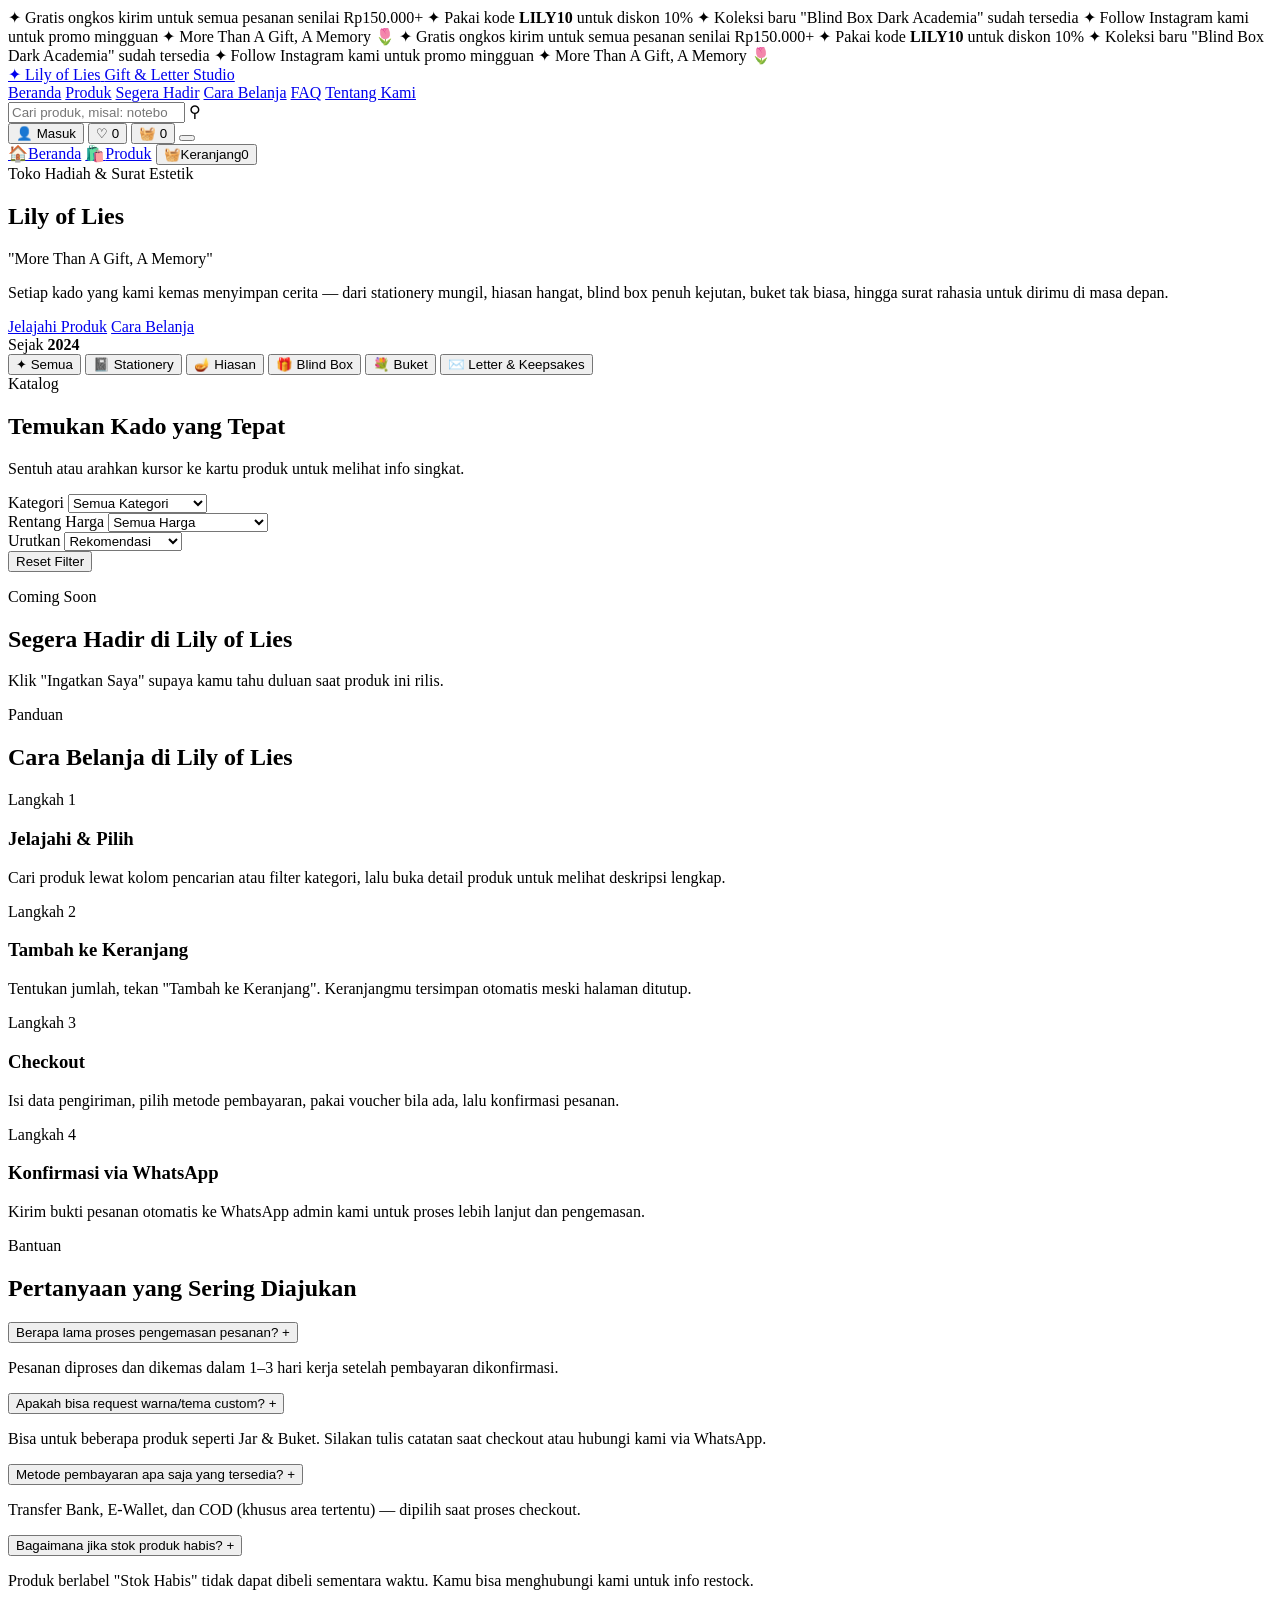
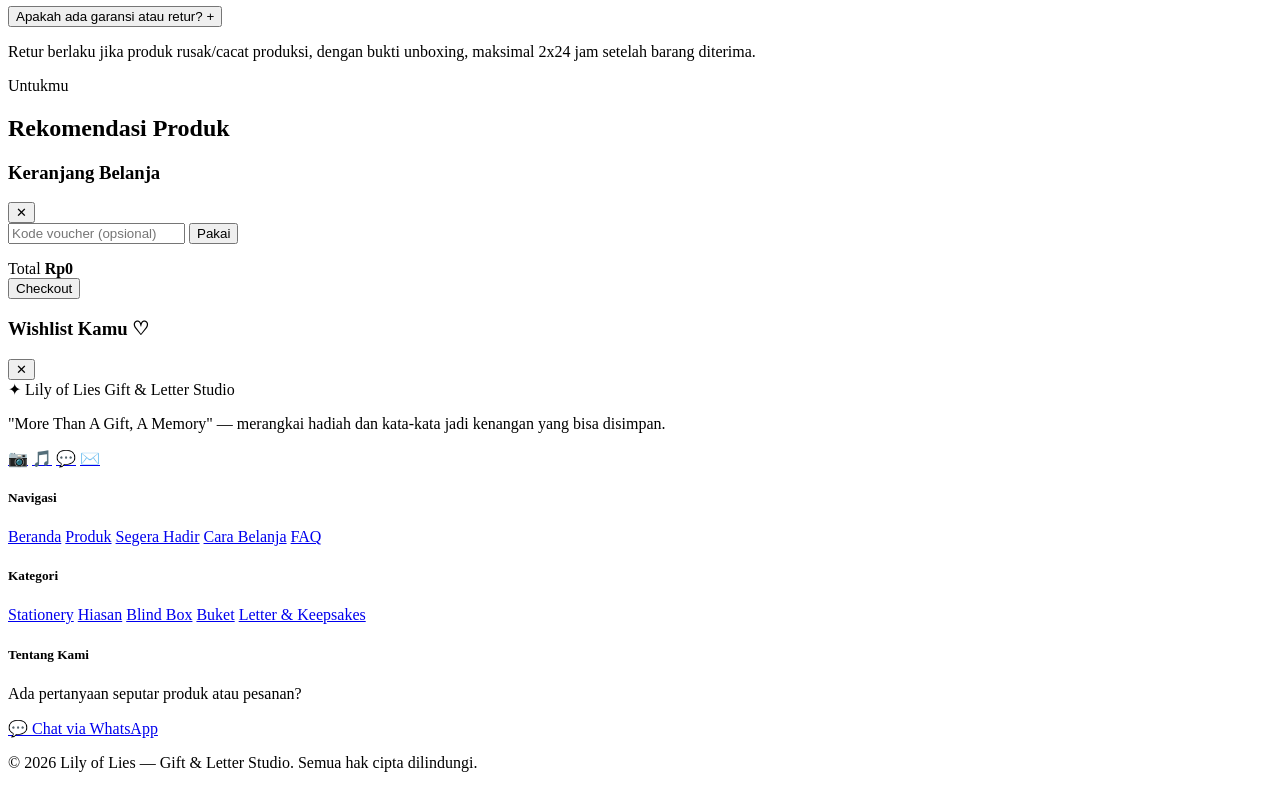
==== index.html @ 4d867fb7 "Add files via upload" ====
<!DOCTYPE html>
<html lang="id">
<head>
<meta charset="UTF-8">
<meta name="viewport" content="width=device-width, initial-scale=1.0">
<title>Lily of Lies — Gift & Letter Studio</title>
<meta name="description" content="Lily of Lies — Gift & Letter Studio. More Than A Gift, A Memory. Belanja stationery, hiasan, blind box, buket unik, dan letter keepsakes.">

<!-- ================= Google Analytics (DUMMY / SIMULASI) =================
  Script di bawah ini adalah SIMULASI Google Analytics (bukan ID asli).
  Dalam implementasi produksi, ganti "G-XXXXXXXXXX" dengan Measurement ID asli.

  METRIK YANG AKAN DIPANTAU:
  1. Bounce Rate       -> Persentase pengunjung yang keluar tanpa interaksi (mis. tidak scroll/klik produk).
  2. Session Duration   -> Rata-rata lama waktu pengunjung berada di halaman.
  3. Page Views         -> Jumlah tampilan halaman & bagian yang paling sering dilihat (Produk, Blind Box, dll).
  4. Add to Cart Rate    -> Persentase pengunjung yang menambahkan produk ke keranjang (event: add_to_cart).
  5. Conversion Rate     -> Persentase pengunjung yang menyelesaikan checkout (event: purchase).
  6. Cart Abandonment    -> Pengunjung yang menambah produk ke cart namun tidak checkout.
  7. Average Order Value -> Rata-rata nilai transaksi per pembelian.
  8. Traffic Source      -> Asal pengunjung (organic, sosial media, direct, referral).
  9. Search Terms        -> Kata kunci yang paling sering dicari di fitur search produk.
  10. Product Performance-> Produk yang paling banyak dilihat / ditambah ke keranjang / dibeli.
============================================================================ -->
<script async src="https://www.googletagmanager.com/gtag/js?id=G-XXXXXXXXXX"></script>
<script>
  window.dataLayer = window.dataLayer || [];
  function gtag(){ dataLayer.push(arguments); }
  gtag('js', new Date());
  gtag('config', 'G-XXXXXXXXXX');
</script>
<!-- ============================================================================ -->

<link rel="preconnect" href="https://fonts.googleapis.com">
<link href="https://fonts.googleapis.com/css2?family=Playfair+Display:ital,wght@0,500;0,600;0,700;1,600&family=Caveat:wght@500;600;700&family=Nunito:ital,wght@0,400;0,500;0,600;0,700;1,400&display=swap" rel="stylesheet">
<link rel="stylesheet" href="css/style.css">
</head>
<body>

<!-- =========================================================
     PROMO MARQUEE (Banner Berjalan)
========================================================= -->
<div class="promo-marquee" id="promoMarquee">
  <div class="promo-marquee-track">
    <span>✦ Gratis ongkos kirim untuk semua pesanan senilai Rp150.000+</span>
    <span>✦ Pakai kode <b>LILY10</b> untuk diskon 10%</span>
    <span>✦ Koleksi baru "Blind Box Dark Academia" sudah tersedia</span>
    <span>✦ Follow Instagram kami untuk promo mingguan</span>
    <span>✦ More Than A Gift, A Memory 🌷</span>
    <!-- diulang agar looping mulus -->
    <span>✦ Gratis ongkos kirim untuk semua pesanan senilai Rp150.000+</span>
    <span>✦ Pakai kode <b>LILY10</b> untuk diskon 10%</span>
    <span>✦ Koleksi baru "Blind Box Dark Academia" sudah tersedia</span>
    <span>✦ Follow Instagram kami untuk promo mingguan</span>
    <span>✦ More Than A Gift, A Memory 🌷</span>
  </div>
</div>

<!-- =========================================================
     TOAST NOTIFIKASI (global)
========================================================= -->
<div id="toastContainer" class="toast-container" aria-live="polite"></div>

<!-- =========================================================
     NAVBAR (Sticky / Fixed — tidak hilang saat scroll)
========================================================= -->
<header class="navbar" id="navbar">
  <div class="nav-inner">
    <a href="#home" class="brand" data-scroll>
      <span class="brand-mark">✦</span>
      <span class="brand-text">
        <span class="brand-name">Lily of Lies</span>
        <span class="brand-sub">Gift & Letter Studio</span>
      </span>
    </a>

    <nav class="nav-links" id="navLinks">
      <a href="#home" data-scroll>Beranda</a>
      <a href="#produk" data-scroll>Produk</a>
      <a href="#segera-hadir" data-scroll>Segera Hadir</a>
      <a href="#cara-belanja" data-scroll>Cara Belanja</a>
      <a href="#faq" data-scroll>FAQ</a>
      <a href="#footer" data-scroll>Tentang Kami</a>
    </nav>

    <div class="nav-search">
      <input type="search" id="navSearchInput" placeholder="Cari produk, misal: notebook..." aria-label="Cari produk">
      <span class="search-icon">⚲</span>
    </div>

    <div class="nav-actions">
      <button class="icon-btn" id="loginTriggerBtn" title="Masuk Akun">
        <span class="icon">👤</span>
        <span class="account-label" id="accountLabel">Masuk</span>
      </button>
      <button class="icon-btn cart-btn" id="wishlistTriggerBtn" title="Wishlist">
        <span class="icon">♡</span>
        <span class="cart-count" id="wishlistCount">0</span>
      </button>
      <button class="icon-btn cart-btn" id="cartTriggerBtn" title="Keranjang Belanja">
        <span class="icon">🧺</span>
        <span class="cart-count" id="cartCount">0</span>
      </button>
      <button class="hamburger" id="hamburgerBtn" aria-label="Buka Menu">
        <span></span><span></span><span></span>
      </button>
    </div>
  </div>
</header>

<!-- Bottom tab bar khusus mobile — Beranda / Produk / Keranjang selalu terlihat -->
<nav class="mobile-tabbar" id="mobileTabbar">
  <a href="#home" data-scroll><span>🏠</span>Beranda</a>
  <a href="#produk" data-scroll><span>🛍️</span>Produk</a>
  <button id="mobileCartBtn"><span>🧺</span>Keranjang<span class="tab-cart-count" id="tabCartCount">0</span></button>
</nav>

<main>

  <!-- =========================================================
       HERO BANNER
  ========================================================= -->
  <section class="hero" id="home">
    <div class="hero-paper"></div>
    <div class="hero-inner">
      <span class="eyebrow">Toko Hadiah &amp; Surat Estetik</span>
      <h1 class="hero-title">Lily of Lies</h1>
      <p class="hero-slogan">"More Than A Gift, A Memory"</p>
      <p class="hero-desc">Setiap kado yang kami kemas menyimpan cerita — dari stationery mungil, hiasan hangat, blind box penuh kejutan, buket tak biasa, hingga surat rahasia untuk dirimu di masa depan.</p>
      <div class="hero-cta">
        <a href="#produk" class="btn btn-primary" data-scroll>Jelajahi Produk</a>
        <a href="#cara-belanja" class="btn btn-ghost" data-scroll>Cara Belanja</a>
      </div>
      <div class="hero-seal" aria-hidden="true">
        <div class="seal">
          <span>Sejak</span>
          <strong>2024</strong>
        </div>
      </div>
    </div>
  </section>

  <!-- =========================================================
       KATEGORI CEPAT
  ========================================================= -->
  <section class="cat-strip" aria-label="Kategori produk">
    <div class="cat-strip-inner" id="catStrip">
      <button class="cat-chip active" data-cat="all">✦ Semua</button>
      <button class="cat-chip" data-cat="stationery">📓 Stationery</button>
      <button class="cat-chip" data-cat="hiasan">🪔 Hiasan</button>
      <button class="cat-chip" data-cat="blindbox">🎁 Blind Box</button>
      <button class="cat-chip" data-cat="buket">💐 Buket</button>
      <button class="cat-chip" data-cat="letter">✉️ Letter & Keepsakes</button>
    </div>
  </section>

  <!-- =========================================================
       KATALOG PRODUK
  ========================================================= -->
  <section class="section" id="produk">
    <div class="section-head">
      <div>
        <span class="section-eyebrow">Katalog</span>
        <h2>Temukan Kado yang Tepat</h2>
      </div>
      <p class="section-note">Sentuh atau arahkan kursor ke kartu produk untuk melihat info singkat.</p>
    </div>

    <div class="filter-bar">
      <div class="filter-group">
        <label for="filterCategory">Kategori</label>
        <select id="filterCategory">
          <option value="all">Semua Kategori</option>
          <option value="stationery">Stationery</option>
          <option value="hiasan">Hiasan</option>
          <option value="blindbox">Blind Box</option>
          <option value="buket">Buket</option>
          <option value="letter">Letter & Keepsakes</option>
        </select>
      </div>
      <div class="filter-group">
        <label for="filterPrice">Rentang Harga</label>
        <select id="filterPrice">
          <option value="all">Semua Harga</option>
          <option value="0-30000">Di bawah Rp30.000</option>
          <option value="30000-60000">Rp30.000 – Rp60.000</option>
          <option value="60000-100000">Rp60.000 – Rp100.000</option>
          <option value="100000-999999">Di atas Rp100.000</option>
        </select>
      </div>
      <div class="filter-group">
        <label for="sortBy">Urutkan</label>
        <select id="sortBy">
          <option value="default">Rekomendasi</option>
          <option value="price-asc">Harga Terendah</option>
          <option value="price-desc">Harga Tertinggi</option>
          <option value="rating-desc">Rating Tertinggi</option>
          <option value="name-asc">Nama A-Z</option>
        </select>
      </div>
      <button class="btn btn-line" id="resetFilterBtn">Reset Filter</button>
    </div>

    <p class="result-count" id="resultCount"></p>

    <div class="product-grid" id="productGrid"><!-- diisi oleh JavaScript --></div>
    <p class="empty-state" id="emptyState" hidden>Yah, produk tidak ditemukan. Coba kata kunci atau filter lain ✦</p>
  </section>

  <!-- =========================================================
       SEGERA HADIR (Upcoming Product)
  ========================================================= -->
  <section class="section" id="segera-hadir">
    <div class="section-head">
      <div>
        <span class="section-eyebrow">Coming Soon</span>
        <h2>Segera Hadir di Lily of Lies</h2>
      </div>
      <p class="section-note">Klik "Ingatkan Saya" supaya kamu tahu duluan saat produk ini rilis.</p>
    </div>
    <div class="upcoming-grid" id="upcomingGrid"><!-- diisi oleh JavaScript --></div>
  </section>

  <!-- =========================================================
       CARA BELANJA
  ========================================================= -->
  <section class="section section-alt" id="cara-belanja">
    <div class="section-head">
      <div>
        <span class="section-eyebrow">Panduan</span>
        <h2>Cara Belanja di Lily of Lies</h2>
      </div>
    </div>
    <div class="steps-grid">
      <div class="step-card"><span class="step-mark">Langkah 1</span><h3>Jelajahi &amp; Pilih</h3><p>Cari produk lewat kolom pencarian atau filter kategori, lalu buka detail produk untuk melihat deskripsi lengkap.</p></div>
      <div class="step-card"><span class="step-mark">Langkah 2</span><h3>Tambah ke Keranjang</h3><p>Tentukan jumlah, tekan "Tambah ke Keranjang". Keranjangmu tersimpan otomatis meski halaman ditutup.</p></div>
      <div class="step-card"><span class="step-mark">Langkah 3</span><h3>Checkout</h3><p>Isi data pengiriman, pilih metode pembayaran, pakai voucher bila ada, lalu konfirmasi pesanan.</p></div>
      <div class="step-card"><span class="step-mark">Langkah 4</span><h3>Konfirmasi via WhatsApp</h3><p>Kirim bukti pesanan otomatis ke WhatsApp admin kami untuk proses lebih lanjut dan pengemasan.</p></div>
    </div>
  </section>

  <!-- =========================================================
       FAQ
  ========================================================= -->
  <section class="section" id="faq">
    <div class="section-head">
      <div>
        <span class="section-eyebrow">Bantuan</span>
        <h2>Pertanyaan yang Sering Diajukan</h2>
      </div>
    </div>
    <div class="faq-list" id="faqList">
      <div class="faq-item">
        <button class="faq-q">Berapa lama proses pengemasan pesanan? <span>+</span></button>
        <div class="faq-a"><p>Pesanan diproses dan dikemas dalam 1–3 hari kerja setelah pembayaran dikonfirmasi.</p></div>
      </div>
      <div class="faq-item">
        <button class="faq-q">Apakah bisa request warna/tema custom? <span>+</span></button>
        <div class="faq-a"><p>Bisa untuk beberapa produk seperti Jar & Buket. Silakan tulis catatan saat checkout atau hubungi kami via WhatsApp.</p></div>
      </div>
      <div class="faq-item">
        <button class="faq-q">Metode pembayaran apa saja yang tersedia? <span>+</span></button>
        <div class="faq-a"><p>Transfer Bank, E-Wallet, dan COD (khusus area tertentu) — dipilih saat proses checkout.</p></div>
      </div>
      <div class="faq-item">
        <button class="faq-q">Bagaimana jika stok produk habis? <span>+</span></button>
        <div class="faq-a"><p>Produk berlabel "Stok Habis" tidak dapat dibeli sementara waktu. Kamu bisa menghubungi kami untuk info restock.</p></div>
      </div>
      <div class="faq-item">
        <button class="faq-q">Apakah ada garansi atau retur? <span>+</span></button>
        <div class="faq-a"><p>Retur berlaku jika produk rusak/cacat produksi, dengan bukti unboxing, maksimal 2x24 jam setelah barang diterima.</p></div>
      </div>
    </div>
  </section>

  <!-- =========================================================
       REKOMENDASI (Section, juga muncul di modal produk)
  ========================================================= -->
  <section class="section section-alt" id="rekomendasi">
    <div class="section-head">
      <div>
        <span class="section-eyebrow">Untukmu</span>
        <h2>Rekomendasi Produk</h2>
      </div>
    </div>
    <div class="product-grid" id="recommendGrid"><!-- diisi oleh JavaScript --></div>
  </section>

</main>

<!-- =========================================================
     MODAL: DETAIL PRODUK
========================================================= -->
<div class="modal-overlay" id="productModal" hidden>
  <div class="modal modal-product" role="dialog" aria-modal="true">
    <button class="modal-close" data-close="productModal">✕</button>
    <div class="modal-body" id="productModalBody"><!-- diisi oleh JavaScript --></div>
  </div>
</div>

<!-- =========================================================
     KERANJANG BELANJA (Drawer)
========================================================= -->
<div class="drawer-overlay" id="cartOverlay" hidden></div>
<aside class="cart-drawer" id="cartDrawer" aria-hidden="true">
  <div class="cart-drawer-head">
    <h3>Keranjang Belanja</h3>
    <button class="modal-close" id="closeCartBtn">✕</button>
  </div>
  <div class="cart-items" id="cartItems"><!-- diisi oleh JavaScript --></div>
  <div class="cart-drawer-foot">
    <div class="voucher-row">
      <input type="text" id="voucherInputCart" placeholder="Kode voucher (opsional)">
      <button class="btn btn-line" id="applyVoucherCartBtn">Pakai</button>
    </div>
    <p class="voucher-msg" id="voucherMsgCart"></p>
    <div class="cart-total-row">
      <span>Total</span>
      <strong id="cartTotalText">Rp0</strong>
    </div>
    <button class="btn btn-primary btn-block" id="goCheckoutBtn">Checkout</button>
  </div>
</aside>

<!-- =========================================================
     WISHLIST (Drawer)
========================================================= -->
<div class="drawer-overlay" id="wishlistOverlay" hidden></div>
<aside class="cart-drawer" id="wishlistDrawer" aria-hidden="true">
  <div class="cart-drawer-head">
    <h3>Wishlist Kamu ♡</h3>
    <button class="modal-close" id="closeWishlistBtn">✕</button>
  </div>
  <div class="cart-items" id="wishlistItems"><!-- diisi oleh JavaScript --></div>
</aside>

<!-- =========================================================
     CHECKOUT
========================================================= -->
<div class="modal-overlay" id="checkoutModal" hidden>
  <div class="modal modal-checkout" role="dialog" aria-modal="true">
    <button class="modal-close" data-close="checkoutModal">✕</button>
    <h2 class="modal-title">Checkout</h2>

    <div class="checkout-grid">
      <form class="checkout-form" id="checkoutForm">
        <h4>Data Penerima</h4>
        <div class="form-row">
          <label for="ckName">Nama Lengkap</label>
          <input type="text" id="ckName" required placeholder="Nama penerima">
          <span class="form-error" id="errName"></span>
        </div>
        <div class="form-row">
          <label for="ckPhone">Nomor WhatsApp</label>
          <input type="tel" id="ckPhone" required placeholder="08xxxxxxxxxx">
          <span class="form-error" id="errPhone"></span>
        </div>
        <div class="form-row">
          <label for="ckAddress">Alamat Lengkap</label>
          <textarea id="ckAddress" required rows="3" placeholder="Alamat pengiriman lengkap"></textarea>
          <span class="form-error" id="errAddress"></span>
        </div>
        <div class="form-row">
          <label for="ckNote">Catatan (opsional)</label>
          <textarea id="ckNote" rows="2" placeholder="Contoh: request warna, ucapan kartu, dll."></textarea>
        </div>

        <h4>Metode Pembayaran</h4>
        <div class="payment-options" id="paymentOptions">
          <label class="pay-option">
            <input type="radio" name="payMethod" value="Transfer Bank" checked>
            <span>🏦 Transfer Bank</span>
          </label>
          <label class="pay-option">
            <input type="radio" name="payMethod" value="E-Wallet">
            <span>📱 E-Wallet (OVO/DANA/GoPay)</span>
          </label>
          <label class="pay-option">
            <input type="radio" name="payMethod" value="COD">
            <span>🚚 COD (Area Tertentu)</span>
          </label>
        </div>

        <button type="submit" class="btn btn-primary btn-block" id="payNowBtn">Bayar Sekarang</button>
      </form>

      <div class="checkout-summary">
        <h4>Ringkasan Pesanan</h4>
        <div id="checkoutSummaryItems" class="summary-items"><!-- diisi JS --></div>
        <div class="voucher-row">
          <input type="text" id="voucherInputCheckout" placeholder="Kode voucher (opsional)">
          <button type="button" class="btn btn-line" id="applyVoucherCkBtn">Pakai</button>
        </div>
        <p class="voucher-msg" id="voucherMsgCk"></p>
        <div class="summary-line"><span>Subtotal</span><span id="ckSubtotal">Rp0</span></div>
        <div class="summary-line"><span>Ongkos Kirim</span><span id="ckShipping">Rp10.000</span></div>
        <div class="summary-line discount-line" id="ckDiscountLine" hidden><span>Diskon Voucher</span><span id="ckDiscount">-Rp0</span></div>
        <div class="summary-line total-line"><span>Total Bayar</span><strong id="ckTotal">Rp0</strong></div>
        <p class="hint">Voucher contoh: <b>LILY10</b> (diskon 10%), <b>NEWMEMORY</b> (potongan Rp15.000)</p>
      </div>
    </div>
  </div>
</div>

<!-- =========================================================
     KONFIRMASI PEMBAYARAN
========================================================= -->
<div class="modal-overlay" id="confirmModal" hidden>
  <div class="modal modal-confirm" role="dialog" aria-modal="true">
    <div class="confirm-icon">💌</div>
    <h2>Pembayaran Diproses!</h2>
    <p>Nomor Pesanan: <strong id="orderNumberText">-</strong></p>
    <p class="confirm-desc">Terima kasih telah berbelanja di Lily of Lies. Kirim bukti pesanan ini ke WhatsApp admin kami agar pesanan segera diproses.</p>
    <div class="confirm-actions">
      <a href="#" id="waConfirmBtn" target="_blank" class="btn btn-primary btn-block">Kirim Konfirmasi via WhatsApp</a>
      <button class="btn btn-ghost btn-block" id="closeConfirmBtn">Tutup</button>
    </div>
  </div>
</div>

<!-- =========================================================
     LOGIN (User & Admin)
========================================================= -->
<div class="modal-overlay" id="loginModal" hidden>
  <div class="modal modal-login" role="dialog" aria-modal="true">
    <button class="modal-close" data-close="loginModal">✕</button>
    <div class="login-tabs" id="loginTabs">
      <button class="login-tab active" data-tab="user">Login Pengguna</button>
      <button class="login-tab" data-tab="admin">Login Admin</button>
    </div>

    <div class="login-form" id="loggedInView" hidden>
      <h4>Halo, <span id="loggedInName">Pengguna</span> 👋</h4>
      <p class="hint">Kamu masuk sebagai <span id="loggedInRole">pengguna</span>. Kamu bisa memberi rating &amp; ulasan produk sekarang.</p>
      <button class="btn btn-ghost btn-block" id="logoutBtn">Keluar</button>
    </div>

    <form class="login-form" id="userLoginForm">
      <h4>Masuk sebagai Pengguna</h4>
      <div class="form-row">
        <label for="userNameInput">Nama Panggilan</label>
        <input type="text" id="userNameInput" required placeholder="Nama kamu">
      </div>
      <div class="form-row">
        <label for="userEmailInput">Email</label>
        <input type="email" id="userEmailInput" required placeholder="email@contoh.com">
      </div>
      <p class="hint">Login pengguna bersifat simulasi lokal — cukup isi nama & email untuk memberi rating dan ulasan.</p>
      <button type="submit" class="btn btn-primary btn-block">Masuk</button>
    </form>

    <form class="login-form" id="adminLoginForm" hidden>
      <h4>Masuk sebagai Admin</h4>
      <div class="form-row">
        <label for="adminUserInput">Username</label>
        <input type="text" id="adminUserInput" required placeholder="admin">
      </div>
      <div class="form-row">
        <label for="adminPassInput">Password</label>
        <input type="password" id="adminPassInput" required placeholder="••••••••">
      </div>
      <span class="form-error" id="errAdminLogin"></span>
      <p class="hint">Demo — Username: <b>admin</b> · Password: <b>admin123</b></p>
      <button type="submit" class="btn btn-primary btn-block">Masuk sebagai Admin</button>
    </form>
  </div>
</div>

<!-- =========================================================
     PANEL ADMIN
========================================================= -->
<div class="modal-overlay" id="adminPanel" hidden>
  <div class="modal modal-admin" role="dialog" aria-modal="true">
    <button class="modal-close" data-close="adminPanel">✕</button>
    <h2 class="modal-title">Panel Admin — Kelola Stok</h2>
    <p class="section-note">Perubahan stok tersimpan otomatis dan langsung memengaruhi katalog produk.</p>
    <div class="admin-alert" id="adminAlert" hidden></div>
    <div class="admin-table-wrap">
      <table class="admin-table">
        <thead>
          <tr><th>Produk</th><th>Kategori</th><th>Harga</th><th>Stok</th><th>Status</th><th>Tambah Stok</th></tr>
        </thead>
        <tbody id="adminTableBody"><!-- diisi JS --></tbody>
      </table>
    </div>
    <div class="admin-foot">
      <button class="btn btn-ghost" id="adminLogoutBtn">Keluar dari Admin</button>
    </div>
  </div>
</div>

<!-- =========================================================
     FOOTER
========================================================= -->
<footer class="footer" id="footer">
  <div class="footer-grid">
    <div class="footer-col footer-brand">
      <div class="brand">
        <span class="brand-mark">✦</span>
        <span class="brand-text">
          <span class="brand-name">Lily of Lies</span>
          <span class="brand-sub">Gift & Letter Studio</span>
        </span>
      </div>
      <p>"More Than A Gift, A Memory" — merangkai hadiah dan kata-kata jadi kenangan yang bisa disimpan.</p>
      <div class="social-icons">
        <a href="https://instagram.com" target="_blank" rel="noopener" title="Instagram">📷</a>
        <a href="https://www.tiktok.com" target="_blank" rel="noopener" title="TikTok">🎵</a>
        <a href="https://wa.me/6281234567890" target="_blank" rel="noopener" title="WhatsApp">💬</a>
        <a href="mailto:hello@lilyoflies.shop" title="Email">✉️</a>
      </div>
    </div>

    <div class="footer-col">
      <h5>Navigasi</h5>
      <a href="#home" data-scroll>Beranda</a>
      <a href="#produk" data-scroll>Produk</a>
      <a href="#segera-hadir" data-scroll>Segera Hadir</a>
      <a href="#cara-belanja" data-scroll>Cara Belanja</a>
      <a href="#faq" data-scroll>FAQ</a>
    </div>

    <div class="footer-col">
      <h5>Kategori</h5>
      <a href="#produk" data-cat-link="stationery">Stationery</a>
      <a href="#produk" data-cat-link="hiasan">Hiasan</a>
      <a href="#produk" data-cat-link="blindbox">Blind Box</a>
      <a href="#produk" data-cat-link="buket">Buket</a>
      <a href="#produk" data-cat-link="letter">Letter & Keepsakes</a>
    </div>

    <div class="footer-col">
      <h5>Tentang Kami</h5>
      <p>Ada pertanyaan seputar produk atau pesanan?</p>
      <a href="https://wa.me/6281234567890?text=Halo%20Lily%20of%20Lies%2C%20saya%20ingin%20bertanya%20tentang%20produk." target="_blank" rel="noopener" class="btn btn-line btn-sm">💬 Chat via WhatsApp</a>
    </div>
  </div>
  <div class="footer-bottom">
    <p>© 2026 Lily of Lies — Gift & Letter Studio. Semua hak cipta dilindungi.</p>
  </div>
</footer>

<script src="js/app.js"></script>
</body>
</html>
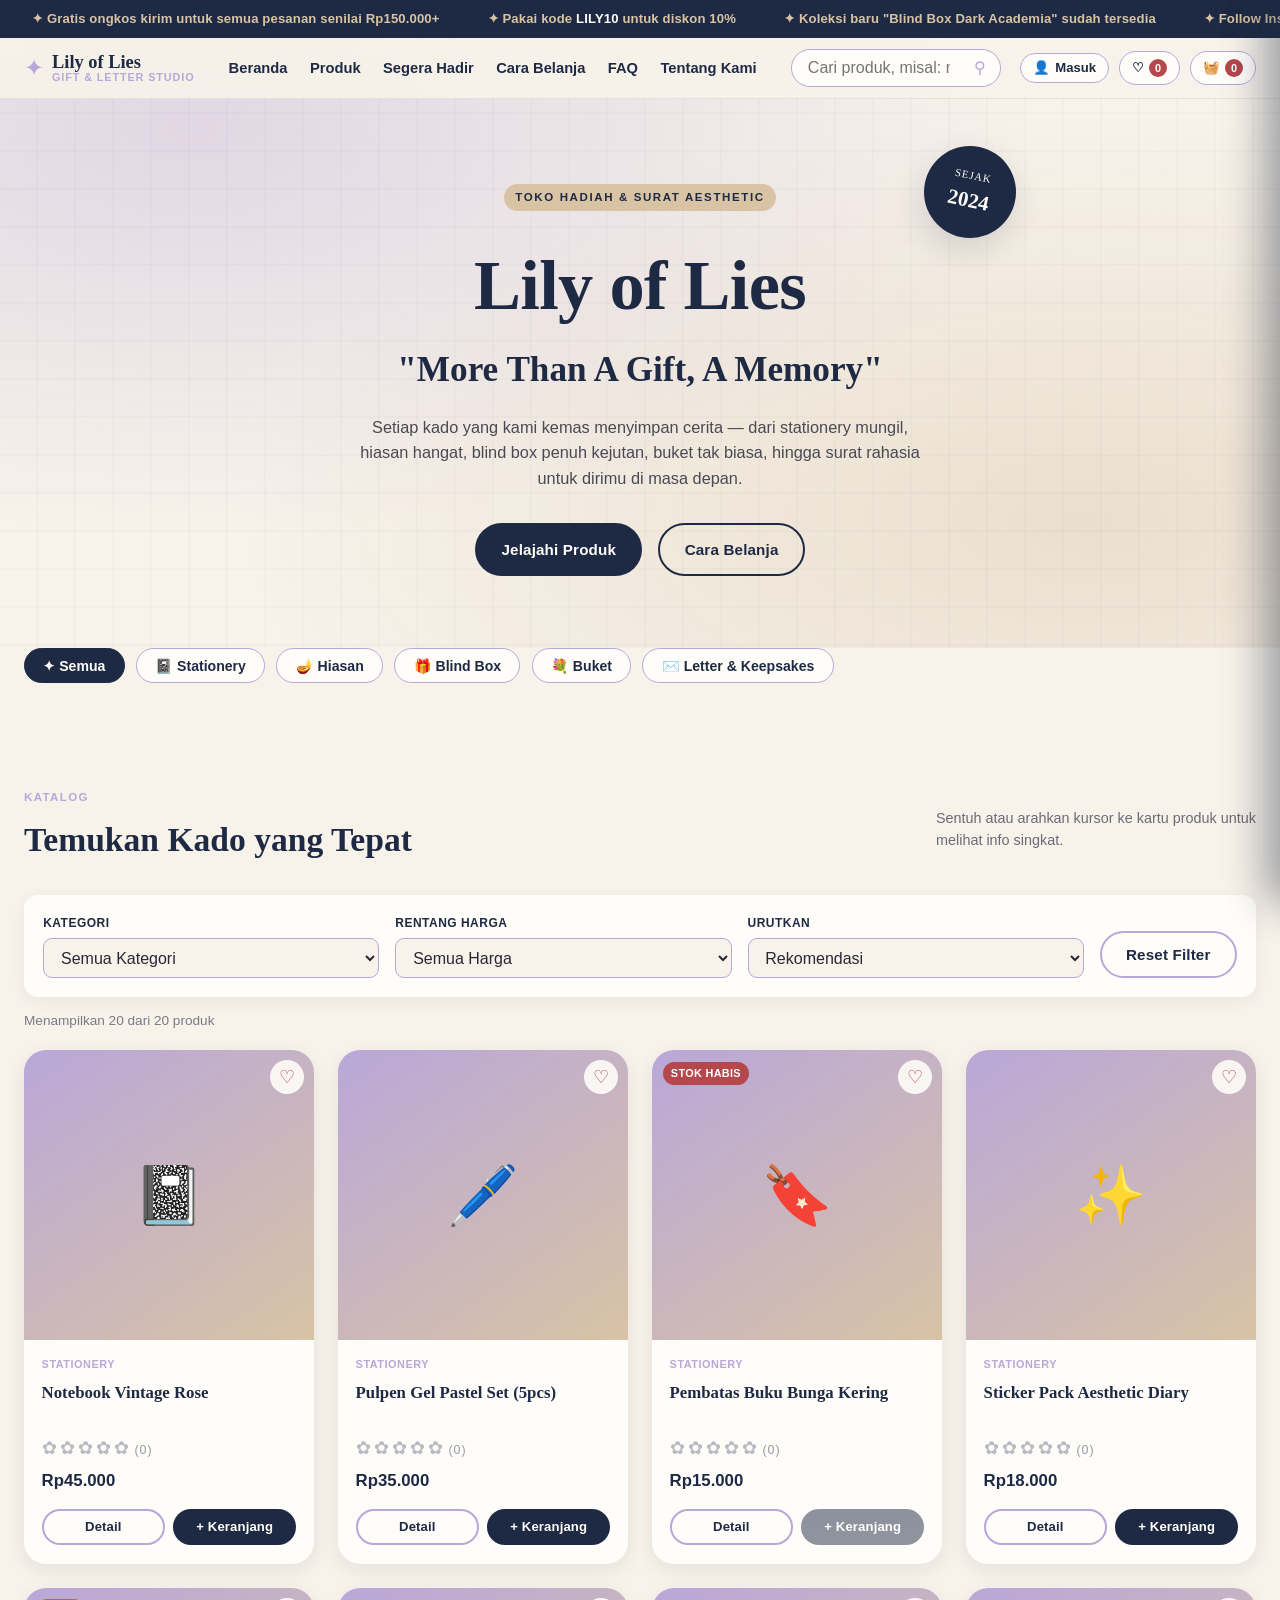
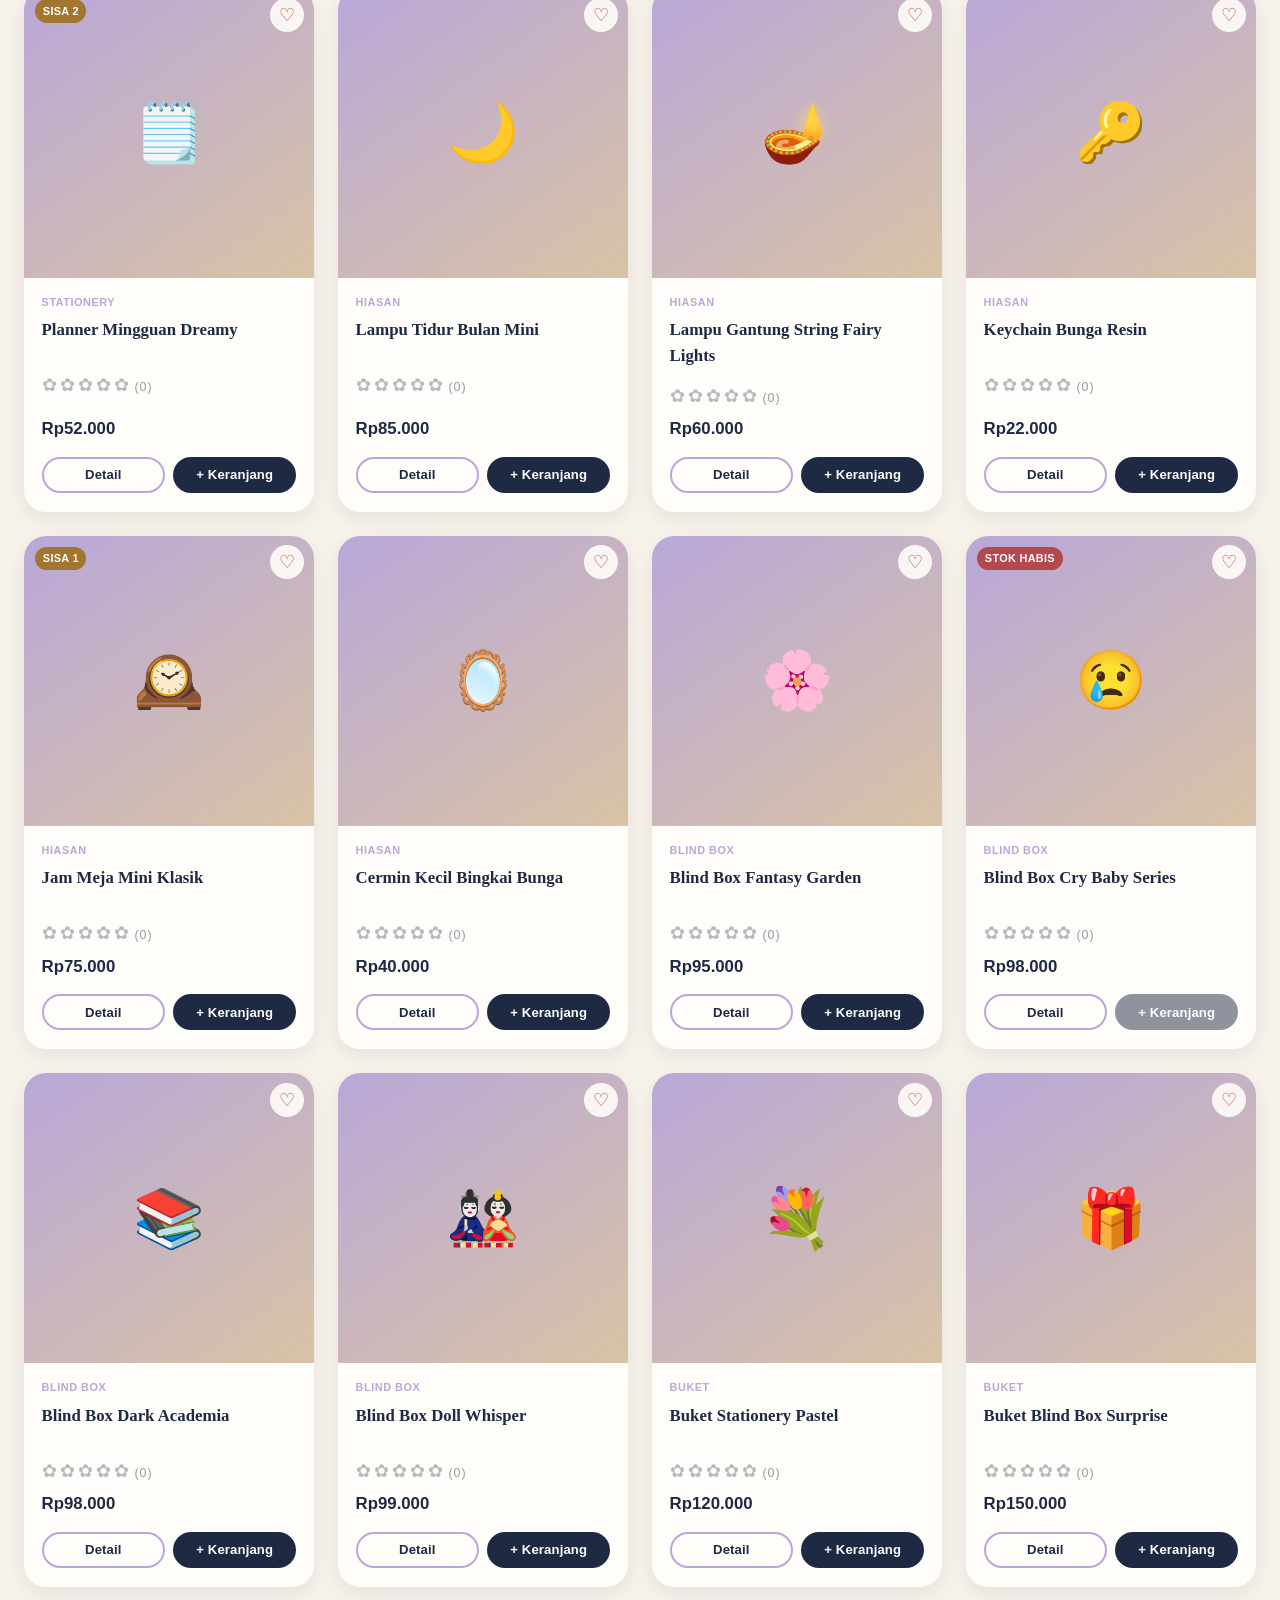
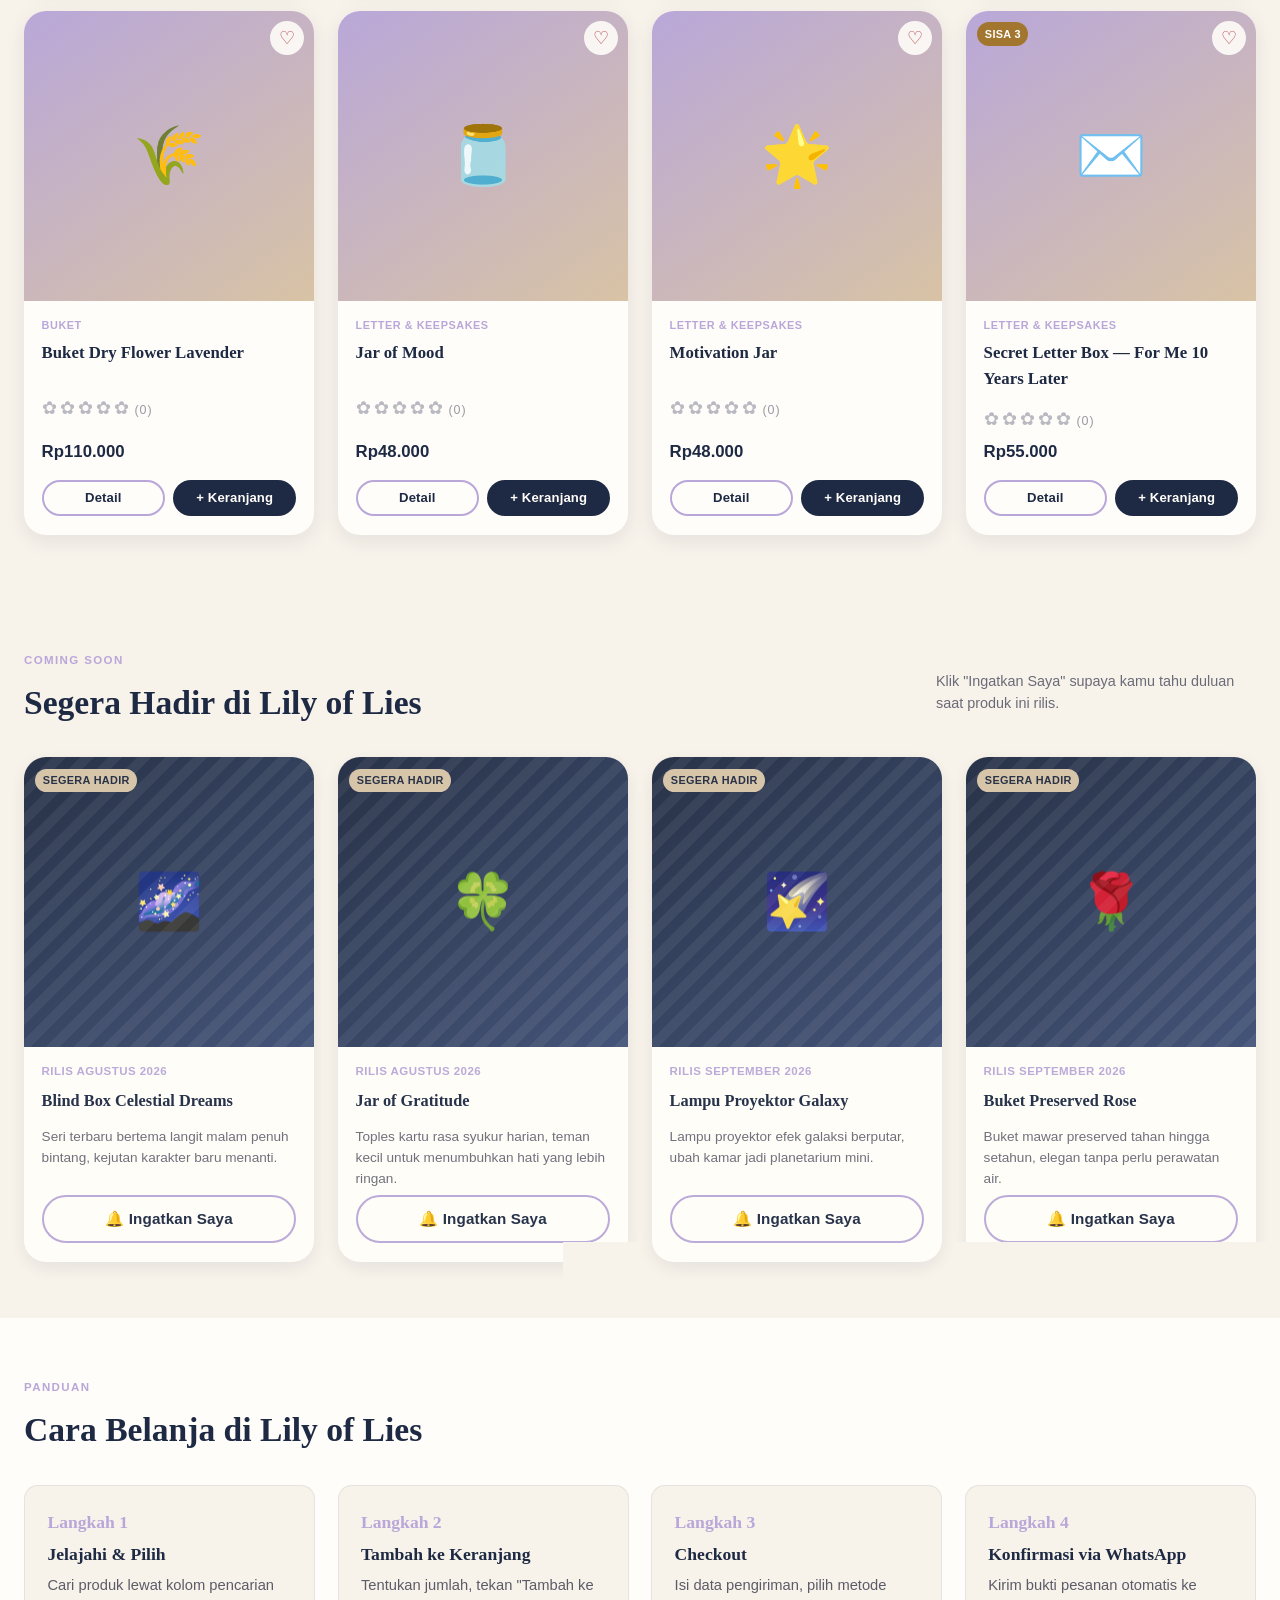
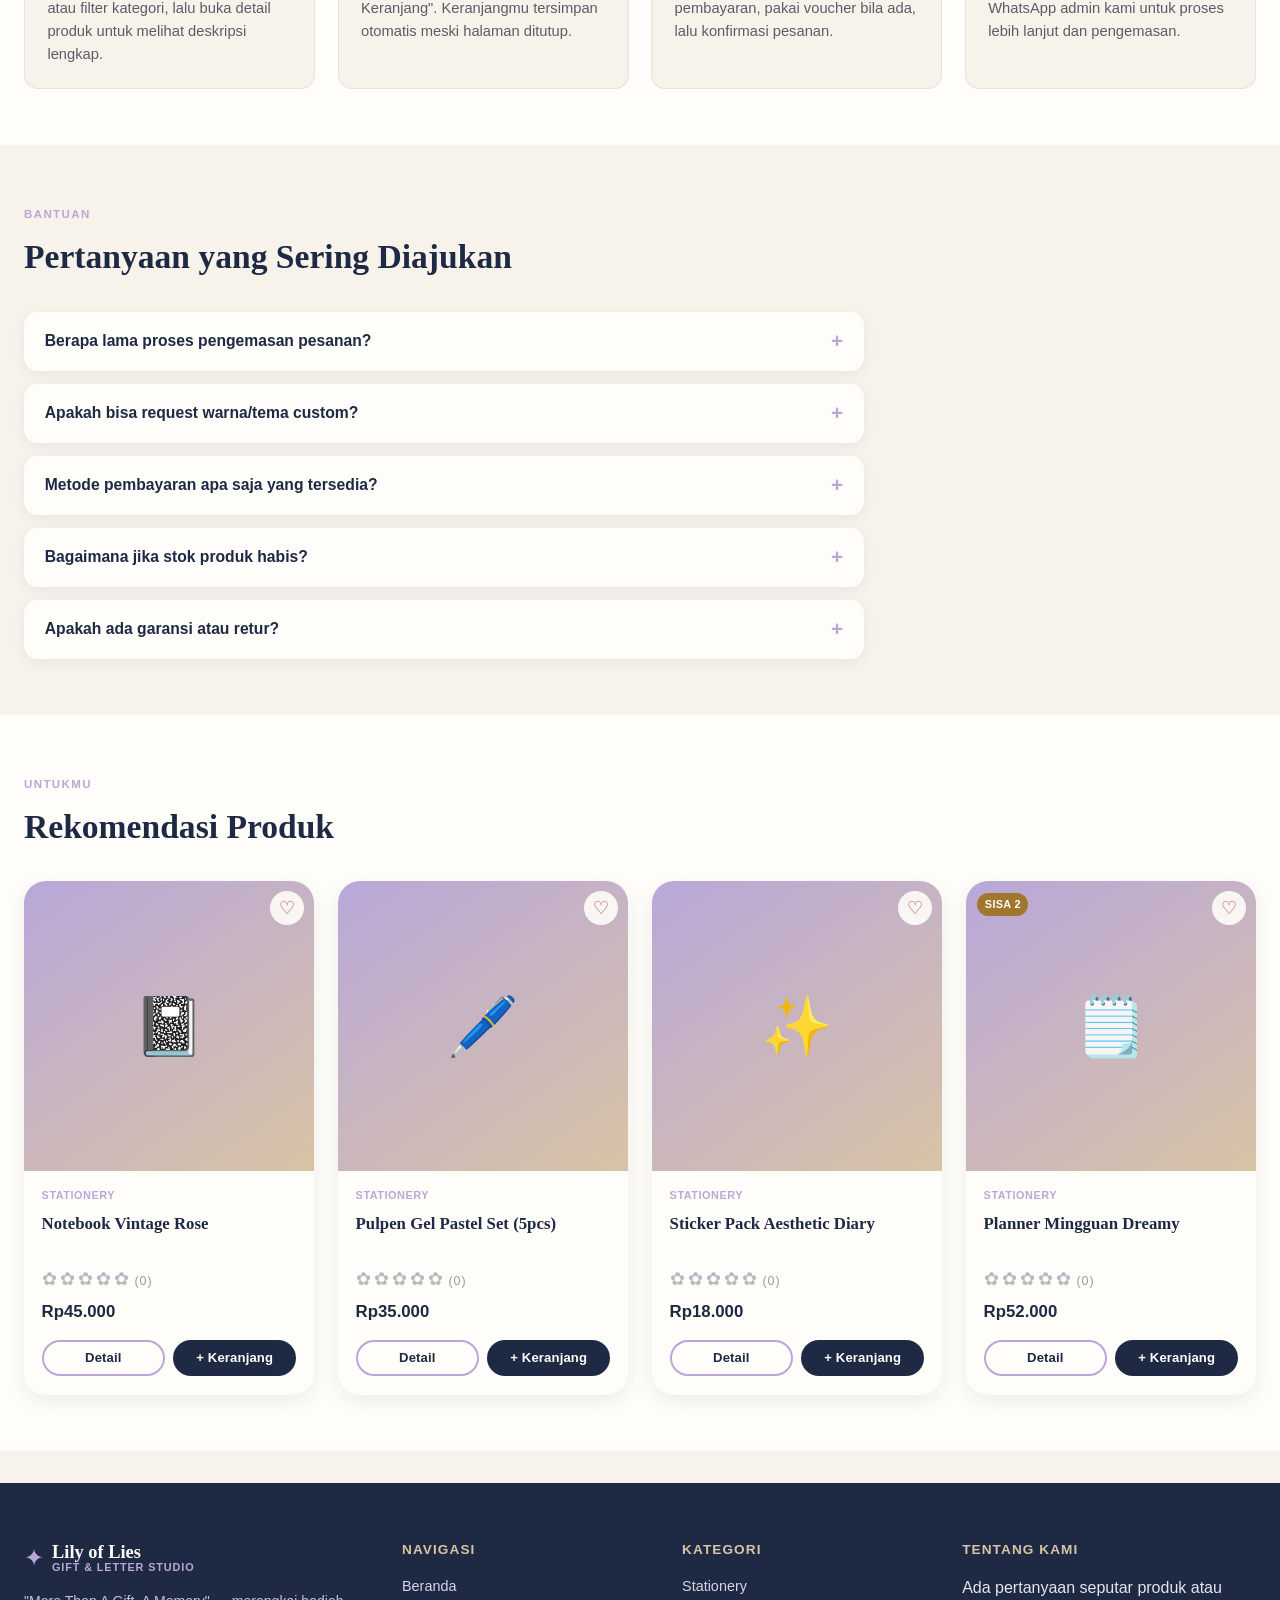
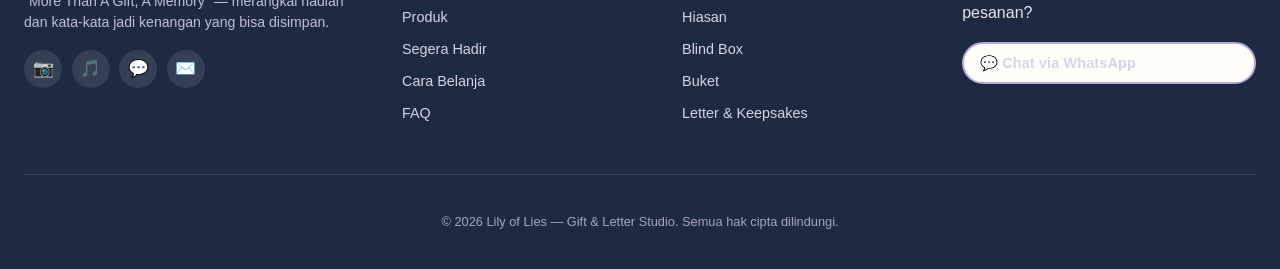
==== commit 159bfec0: "Update stylesheet and WhatsApp links in index.html" ====
--- a/index.html
+++ b/index.html
@@ -33,7 +33,7 @@
 
 <link rel="preconnect" href="https://fonts.googleapis.com">
 <link href="https://fonts.googleapis.com/css2?family=Playfair+Display:ital,wght@0,500;0,600;0,700;1,600&family=Caveat:wght@500;600;700&family=Nunito:ital,wght@0,400;0,500;0,600;0,700;1,400&display=swap" rel="stylesheet">
-<link rel="stylesheet" href="css/style.css">
+<link rel="stylesheet" href="style.css">
 </head>
 <body>
 
@@ -123,7 +123,7 @@
   <section class="hero" id="home">
     <div class="hero-paper"></div>
     <div class="hero-inner">
-      <span class="eyebrow">Toko Hadiah &amp; Surat Estetik</span>
+      <span class="eyebrow">Toko Hadiah &amp; Surat Aesthetic</span>
       <h1 class="hero-title">Lily of Lies</h1>
       <p class="hero-slogan">"More Than A Gift, A Memory"</p>
       <p class="hero-desc">Setiap kado yang kami kemas menyimpan cerita — dari stationery mungil, hiasan hangat, blind box penuh kejutan, buket tak biasa, hingga surat rahasia untuk dirimu di masa depan.</p>
@@ -506,7 +506,7 @@
       <div class="social-icons">
         <a href="https://instagram.com" target="_blank" rel="noopener" title="Instagram">📷</a>
         <a href="https://www.tiktok.com" target="_blank" rel="noopener" title="TikTok">🎵</a>
-        <a href="https://wa.me/6281234567890" target="_blank" rel="noopener" title="WhatsApp">💬</a>
+        <a href="https://wa.me/6281220505562" target="_blank" rel="noopener" title="WhatsApp">💬</a>
         <a href="mailto:hello@lilyoflies.shop" title="Email">✉️</a>
       </div>
     </div>
@@ -532,7 +532,7 @@
     <div class="footer-col">
       <h5>Tentang Kami</h5>
       <p>Ada pertanyaan seputar produk atau pesanan?</p>
-      <a href="https://wa.me/6281234567890?text=Halo%20Lily%20of%20Lies%2C%20saya%20ingin%20bertanya%20tentang%20produk." target="_blank" rel="noopener" class="btn btn-line btn-sm">💬 Chat via WhatsApp</a>
+      <a href="https://wa.me/6281220505562?text=Halo%20Lily%20of%20Lies%2C%20saya%20ingin%20bertanya%20tentang%20produk." target="_blank" rel="noopener" class="btn btn-line btn-sm">💬 Chat via WhatsApp</a>
     </div>
   </div>
   <div class="footer-bottom">
@@ -540,6 +540,6 @@
   </div>
 </footer>
 
-<script src="js/app.js"></script>
+<script src="script.js"></script>
 </body>
 </html>
--- a/style.css
+++ b/style.css
@@ -0,0 +1,573 @@
+/* =========================================================
+   LILY OF LIES — GIFT & LETTER STUDIO
+   Design tokens & global styles
+========================================================= */
+:root{
+  --bg: #F7F2EA;
+  --primary: #1E2A44;
+  --secondary: #B9A7D9;
+  --accent: #D8C3A5;
+  --primary-soft: #2c3c60;
+  --white: #FFFDF9;
+  --ink: #2A2734;
+  --danger: #B5484D;
+  --success: #4C7A5B;
+  --shadow: 0 12px 32px rgba(30,42,68,0.14);
+  --radius-lg: 22px;
+  --radius-md: 14px;
+  --radius-sm: 9px;
+  --font-display: 'Playfair Display', serif;
+  --font-hand: 'Caveat', cursive;
+  --font-body: 'Nunito', sans-serif;
+}
+
+*{ box-sizing:border-box; }
+html{ scroll-behavior:smooth; }
+body{
+  margin:0;
+  background:var(--bg);
+  color:var(--ink);
+  font-family:var(--font-body);
+  line-height:1.55;
+  -webkit-font-smoothing:antialiased;
+  overflow-x:hidden;
+}
+img{ max-width:100%; display:block; }
+a{ text-decoration:none; color:inherit; }
+button{ font-family:inherit; cursor:pointer; }
+h1,h2,h3,h4{ font-family:var(--font-display); color:var(--primary); margin:0 0 .4em; }
+ul{ margin:0; padding:0; list-style:none; }
+input,select,textarea{ font-family:inherit; font-size:1rem; }
+::selection{ background:var(--secondary); color:var(--primary); }
+
+/* Scrollbar accent (non-critical, degrades gracefully) */
+::-webkit-scrollbar{ width:10px; }
+::-webkit-scrollbar-track{ background:var(--bg); }
+::-webkit-scrollbar-thumb{ background:var(--secondary); border-radius:10px; }
+
+.btn{
+  display:inline-flex; align-items:center; justify-content:center; gap:.4em;
+  padding:.85em 1.6em; border-radius:999px; border:2px solid transparent;
+  font-weight:700; font-size:.95rem; letter-spacing:.01em; transition:transform .15s ease, box-shadow .15s ease, background .2s ease;
+  white-space:nowrap;
+}
+.btn:active{ transform:scale(.97); }
+.btn-primary{ background:var(--primary); color:var(--white); }
+.btn-primary:hover{ background:var(--primary-soft); box-shadow:var(--shadow); }
+.btn-ghost{ background:transparent; border-color:var(--primary); color:var(--primary); }
+.btn-ghost:hover{ background:var(--primary); color:var(--white); }
+.btn-line{ background:var(--white); border-color:var(--secondary); color:var(--primary); }
+.btn-line:hover{ background:var(--secondary); }
+.btn-block{ width:100%; }
+.btn-sm{ padding:.55em 1.1em; font-size:.85rem; }
+.btn:disabled{ opacity:.5; cursor:not-allowed; transform:none; box-shadow:none; }
+
+/* =========================================================
+   PROMO MARQUEE (Banner Berjalan)
+========================================================= */
+.promo-marquee{
+  position:fixed; top:0; left:0; right:0; height:38px; z-index:600; overflow:hidden;
+  background:var(--primary); color:var(--white); display:flex; align-items:center;
+}
+.promo-marquee-track{
+  display:flex; gap:3rem; white-space:nowrap; padding-left:2rem; font-size:.82rem; font-weight:700; letter-spacing:.01em;
+  animation:marqueeScroll 26s linear infinite;
+}
+.promo-marquee-track span{ flex-shrink:0; color:var(--accent); }
+.promo-marquee-track span b{ color:var(--white); }
+@keyframes marqueeScroll{ from{ transform:translateX(0); } to{ transform:translateX(-50%); } }
+.promo-marquee:hover .promo-marquee-track{ animation-play-state:paused; }
+
+/* =========================================================
+   NAVBAR — sticky, always visible
+========================================================= */
+.navbar{
+  position:fixed; top:38px; left:0; right:0; z-index:500;
+  background:rgba(247,242,234,0.92);
+  backdrop-filter:blur(10px);
+  border-bottom:1px solid rgba(30,42,68,0.08);
+}
+.nav-inner{
+  max-width:1280px; margin:0 auto; padding:.7rem 1.5rem;
+  display:flex; align-items:center; gap:1.2rem;
+}
+.brand{ display:flex; align-items:center; gap:.5rem; flex-shrink:0; }
+.brand-mark{ font-size:1.5rem; color:var(--secondary); }
+.brand-text{ display:flex; flex-direction:column; line-height:1.1; }
+.brand-name{ font-family:var(--font-display); font-weight:700; font-size:1.15rem; color:var(--primary); }
+.brand-sub{ font-size:.68rem; letter-spacing:.08em; text-transform:uppercase; color:var(--secondary); font-weight:700; }
+
+.nav-links{ display:flex; gap:1.4rem; flex:1; justify-content:center; }
+.nav-links a{ font-weight:600; font-size:.92rem; color:var(--primary); position:relative; padding:.3em 0; }
+.nav-links a::after{
+  content:''; position:absolute; left:0; bottom:-2px; width:0; height:2px; background:var(--accent);
+  transition:width .2s ease;
+}
+.nav-links a:hover::after{ width:100%; }
+
+.nav-search{ position:relative; display:flex; align-items:center; }
+.nav-search input{
+  width:210px; padding:.55em 2.2em .55em 1em; border-radius:999px; border:1.5px solid var(--secondary);
+  background:var(--white); color:var(--ink); outline:none; transition:width .2s ease, border-color .2s ease;
+}
+.nav-search input:focus{ border-color:var(--primary); width:250px; }
+.search-icon{ position:absolute; right:.9em; color:var(--secondary); pointer-events:none; }
+
+.nav-actions{ display:flex; align-items:center; gap:.6rem; }
+.icon-btn{
+  position:relative; background:var(--white); border:1.5px solid var(--secondary); border-radius:999px;
+  padding:.5em .9em; display:flex; align-items:center; gap:.4em; font-weight:700; color:var(--primary);
+  transition:background .2s ease;
+}
+.icon-btn:hover{ background:var(--secondary); }
+.account-label{ font-size:.82rem; max-width:90px; overflow:hidden; text-overflow:ellipsis; white-space:nowrap; }
+.cart-count, .tab-cart-count{
+  background:var(--danger); color:#fff; font-size:.68rem; font-weight:800; border-radius:999px;
+  min-width:18px; height:18px; display:inline-flex; align-items:center; justify-content:center; padding:0 4px;
+  transition:transform .15s ease;
+}
+.cart-count.bump, .tab-cart-count.bump{ animation:cartBump .45s ease; }
+@keyframes cartBump{ 0%{ transform:scale(1); } 35%{ transform:scale(1.6); } 60%{ transform:scale(0.9); } 100%{ transform:scale(1); } }
+
+.fly-cart-item{
+  position:fixed; z-index:3000; font-size:1.5rem; pointer-events:none; will-change:transform, opacity;
+}
+
+/* Popup konfirmasi tambah ke keranjang */
+.add-cart-popup{
+  position:fixed; z-index:2500; background:var(--primary); color:var(--white); border-radius:999px;
+  padding:.7em 1.3em; font-size:.85rem; font-weight:700; display:flex; align-items:center; gap:.5em;
+  box-shadow:var(--shadow); pointer-events:none;
+}
+.add-cart-popup .ac-check{
+  background:var(--accent); color:var(--primary); width:20px; height:20px; border-radius:50%;
+  display:flex; align-items:center; justify-content:center; font-size:.75rem; flex-shrink:0;
+}
+.hamburger{ display:none; flex-direction:column; gap:4px; background:none; border:none; padding:6px; }
+.hamburger span{ width:22px; height:2px; background:var(--primary); border-radius:2px; }
+
+.mobile-tabbar{ display:none; }
+
+/* =========================================================
+   HERO
+========================================================= */
+.hero{
+  position:relative; padding:11.5rem 1.5rem 4.5rem; text-align:center; overflow:hidden;
+  background:
+    radial-gradient(ellipse at 15% 20%, rgba(185,167,217,0.35), transparent 55%),
+    radial-gradient(ellipse at 85% 80%, rgba(216,195,165,0.4), transparent 55%),
+    var(--bg);
+}
+.hero-paper{
+  position:absolute; inset:0; pointer-events:none; opacity:.5;
+  background-image:
+    linear-gradient(transparent 95%, rgba(30,42,68,0.045) 95%),
+    linear-gradient(90deg, transparent 95%, rgba(30,42,68,0.045) 95%);
+  background-size:38px 38px;
+}
+.hero-inner{ position:relative; max-width:720px; margin:0 auto; }
+.eyebrow{
+  display:inline-block; font-weight:700; letter-spacing:.14em; text-transform:uppercase; font-size:.72rem;
+  color:var(--primary); background:var(--accent); padding:.4em 1em; border-radius:999px; margin-bottom:1.2rem;
+}
+.hero-title{ font-size:clamp(2.6rem,7vw,4.4rem); margin-bottom:.2rem; letter-spacing:-.01em; }
+.hero-slogan{ font-family:var(--font-hand); font-size:clamp(1.6rem,4vw,2.2rem); color:var(--primary); font-weight:700; margin:0 0 1.1rem; }
+.hero-desc{ color:#4a4a55; font-size:1.02rem; margin:0 auto 2rem; max-width:560px; }
+.hero-cta{ display:flex; gap:1rem; justify-content:center; flex-wrap:wrap; }
+.hero-seal{ position:absolute; top:-2.4rem; right:-1rem; }
+.seal{
+  width:92px; height:92px; border-radius:50%; background:var(--primary); color:var(--white);
+  display:flex; flex-direction:column; align-items:center; justify-content:center; transform:rotate(12deg);
+  box-shadow:var(--shadow); font-family:var(--font-hand);
+}
+.seal span{ font-size:.68rem; letter-spacing:.08em; text-transform:uppercase; }
+.seal strong{ font-size:1.3rem; }
+
+/* =========================================================
+   CATEGORY STRIP
+========================================================= */
+.cat-strip{ position:relative; z-index:5; padding:0 1.5rem 2.5rem; }
+.cat-strip-inner{
+  max-width:1280px; margin:0 auto; display:flex; gap:.7rem; overflow-x:auto; padding-bottom:.3rem;
+  scrollbar-width:thin;
+}
+.cat-chip{
+  flex-shrink:0; background:var(--white); border:1.5px solid var(--secondary); color:var(--primary);
+  padding:.6em 1.3em; border-radius:999px; font-weight:700; font-size:.88rem; transition:all .2s ease;
+}
+.cat-chip:hover{ border-color:var(--primary); }
+.cat-chip.active{ background:var(--primary); border-color:var(--primary); color:var(--white); }
+
+/* =========================================================
+   SECTIONS
+========================================================= */
+.section{ max-width:1280px; margin:0 auto; padding:3.5rem 1.5rem; }
+.section-alt{ background:var(--white); max-width:none; }
+.section-alt > *{ max-width:1280px; margin-left:auto; margin-right:auto; }
+.section-head{ display:flex; justify-content:space-between; align-items:flex-end; gap:1rem; flex-wrap:wrap; margin-bottom:1.8rem; }
+.section-eyebrow{ font-weight:800; letter-spacing:.12em; text-transform:uppercase; font-size:.72rem; color:var(--secondary); }
+.section-head h2{ margin:.15em 0 0; font-size:clamp(1.5rem,3.2vw,2.1rem); }
+.section-note{ color:#6b6b78; font-size:.9rem; max-width:320px; }
+
+/* =========================================================
+   FILTER BAR
+========================================================= */
+.filter-bar{
+  display:flex; flex-wrap:wrap; gap:1rem; align-items:flex-end; margin-bottom:.6rem;
+  background:var(--white); padding:1.2rem; border-radius:var(--radius-md); box-shadow:0 4px 16px rgba(30,42,68,0.06);
+}
+.filter-group{ display:flex; flex-direction:column; gap:.35rem; min-width:160px; flex:1; }
+.filter-group label{ font-size:.75rem; font-weight:700; color:var(--primary); text-transform:uppercase; letter-spacing:.04em; }
+.filter-group select{
+  padding:.6em .8em; border-radius:var(--radius-sm); border:1.5px solid var(--secondary); background:var(--bg); color:var(--ink);
+}
+.result-count{ color:#7a7a86; font-size:.85rem; margin:.8rem 0 1.2rem; }
+
+/* =========================================================
+   PRODUCT GRID / CARD
+========================================================= */
+.product-grid{
+  display:grid; grid-template-columns:repeat(auto-fill, minmax(240px,1fr)); gap:1.5rem;
+}
+.product-card{
+  background:var(--white); border-radius:var(--radius-lg); overflow:hidden; position:relative;
+  box-shadow:0 6px 20px rgba(30,42,68,0.08); transition:transform .25s ease, box-shadow .25s ease;
+  display:flex; flex-direction:column;
+}
+.product-card:hover, .product-card.touched{ transform:translateY(-6px); box-shadow:var(--shadow); }
+.card-media{
+  position:relative; aspect-ratio:1/1; display:flex; align-items:center; justify-content:center; font-size:3.6rem;
+  background:linear-gradient(145deg, var(--secondary), var(--accent)); overflow:hidden;
+}
+.media-img{ position:absolute; inset:0; width:100%; height:100%; object-fit:cover; }
+.card-badge{
+  position:absolute; top:.7rem; left:.7rem; background:var(--primary); color:#fff; font-size:.68rem; font-weight:800;
+  padding:.3em .7em; border-radius:999px; text-transform:uppercase; letter-spacing:.03em;
+}
+.card-badge.out{ background:var(--danger); }
+.card-badge.low{ background:#a3762f; }
+.wishlist-btn{
+  position:absolute; top:.6rem; right:.6rem; z-index:2; background:rgba(255,253,249,0.9); border:none; border-radius:50%;
+  width:34px; height:34px; font-size:1.15rem; color:var(--danger); display:flex; align-items:center; justify-content:center;
+  transition:transform .15s ease, background .15s ease;
+}
+.wishlist-btn:hover{ transform:scale(1.15); }
+.wishlist-btn.active{ background:var(--danger); color:#fff; }
+.wishlist-btn-inline{ margin-top:.7rem; }
+.card-info-overlay{
+  position:absolute; inset:0; background:rgba(30,42,68,0.88); color:#fff; padding:1rem;
+  display:flex; flex-direction:column; justify-content:center; gap:.4rem; opacity:0; pointer-events:none;
+  transition:opacity .2s ease; font-size:.82rem; text-align:center;
+}
+.product-card:hover .card-info-overlay, .product-card.touched .card-info-overlay{ opacity:1; pointer-events:auto; }
+.card-body{ padding:1rem 1.1rem 1.2rem; display:flex; flex-direction:column; gap:.4rem; flex:1; }
+.card-cat{ font-size:.68rem; font-weight:800; text-transform:uppercase; letter-spacing:.05em; color:var(--secondary); }
+.card-name{ font-family:var(--font-display); font-weight:600; font-size:1.05rem; color:var(--primary); min-height:2.5em; }
+.card-flowers{ font-size:.85rem; color:var(--accent); letter-spacing:1px; }
+.card-flowers .muted{ color:#b9b9c2; }
+.card-price{ font-weight:800; color:var(--primary); font-size:1.05rem; margin-top:auto; }
+.card-actions{ display:flex; gap:.5rem; margin-top:.5rem; }
+.card-actions .btn{ flex:1; padding:.65em .5em; font-size:.82rem; }
+
+/* Flower rating (used everywhere) */
+.flower-rating{ display:inline-flex; gap:2px; font-size:1.1rem; }
+.flower-rating button{ background:none; border:none; padding:0; color:#d8d0e0; transition:transform .1s ease; }
+.flower-rating button.filled{ color:var(--primary); }
+.flower-rating.interactive button:hover{ transform:scale(1.2); }
+
+.empty-state{ text-align:center; color:#8b8b96; padding:3rem 1rem; font-style:italic; }
+
+/* =========================================================
+   UPCOMING / SEGERA HADIR
+========================================================= */
+.upcoming-grid{ display:grid; grid-template-columns:repeat(auto-fill, minmax(240px,1fr)); gap:1.5rem; }
+.upcoming-card{
+  background:var(--white); border-radius:var(--radius-lg); overflow:hidden; position:relative;
+  box-shadow:0 6px 20px rgba(30,42,68,0.08); display:flex; flex-direction:column; opacity:0.96;
+}
+.upcoming-media{
+  position:relative; aspect-ratio:1/1; display:flex; align-items:center; justify-content:center; font-size:3.4rem;
+  background:linear-gradient(145deg, var(--primary), #3a4d78); filter:saturate(0.9);
+}
+.upcoming-media::after{
+  content:''; position:absolute; inset:0; background:repeating-linear-gradient(135deg, rgba(255,255,255,0.06) 0 10px, transparent 10px 20px);
+}
+.soon-badge{
+  position:absolute; top:.7rem; left:.7rem; background:var(--accent); color:var(--primary); font-size:.68rem; font-weight:800;
+  padding:.3em .7em; border-radius:999px; text-transform:uppercase; letter-spacing:.03em; z-index:2;
+}
+.upcoming-body{ padding:1rem 1.1rem 1.2rem; display:flex; flex-direction:column; gap:.4rem; flex:1; }
+.upcoming-eta{ font-size:.72rem; font-weight:800; color:var(--secondary); text-transform:uppercase; letter-spacing:.04em; }
+.upcoming-name{ font-family:var(--font-display); font-weight:600; font-size:1.02rem; color:var(--primary); }
+.upcoming-desc{ font-size:.85rem; color:#6b6b78; margin:0; flex:1; }
+
+/* =========================================================
+   STEPS / FAQ
+========================================================= */
+.steps-grid{ display:grid; grid-template-columns:repeat(auto-fit, minmax(220px,1fr)); gap:1.4rem; }
+.step-card{ background:var(--bg); border:1.5px solid rgba(30,42,68,0.08); border-radius:var(--radius-md); padding:1.4rem; }
+.step-mark{ font-family:var(--font-hand); font-size:1.1rem; color:var(--secondary); font-weight:700; }
+.step-card h3{ margin:.3rem 0 .4rem; font-size:1.1rem; }
+.step-card p{ margin:0; color:#5c5c68; font-size:.92rem; }
+
+.faq-list{ display:flex; flex-direction:column; gap:.8rem; max-width:840px; }
+.faq-item{ background:var(--white); border-radius:var(--radius-md); overflow:hidden; box-shadow:0 4px 14px rgba(30,42,68,0.06); }
+.faq-q{
+  width:100%; text-align:left; background:none; border:none; padding:1.1rem 1.3rem; font-weight:700; color:var(--primary);
+  display:flex; justify-content:space-between; align-items:center; font-size:.98rem;
+}
+.faq-q span{ color:var(--secondary); font-size:1.3rem; transition:transform .2s ease; }
+.faq-item.open .faq-q span{ transform:rotate(45deg); }
+.faq-a{ max-height:0; overflow:hidden; transition:max-height .25s ease; padding:0 1.3rem; }
+.faq-item.open .faq-a{ max-height:220px; padding-bottom:1.1rem; }
+.faq-a p{ margin:0; color:#5c5c68; font-size:.92rem; }
+
+/* =========================================================
+   MODALS (generic)
+========================================================= */
+.modal-overlay{
+  position:fixed; inset:0; background:rgba(30,42,68,0.55); backdrop-filter:blur(3px);
+  display:flex; align-items:center; justify-content:center; z-index:1000; padding:1.2rem;
+  animation:fadeIn .18s ease;
+}
+.modal-overlay[hidden]{ display:none; }
+@keyframes fadeIn{ from{ opacity:0; } to{ opacity:1; } }
+.modal{
+  background:var(--bg); border-radius:var(--radius-lg); max-width:640px; width:100%; max-height:90vh; overflow-y:auto;
+  padding:2.2rem; position:relative; box-shadow:0 24px 60px rgba(30,42,68,0.35);
+  animation:popIn .2s ease;
+}
+@keyframes popIn{ from{ opacity:0; transform:translateY(14px) scale(.98); } to{ opacity:1; transform:none; } }
+.modal-close{
+  position:absolute; top:1rem; right:1rem; background:var(--white); border:1.5px solid var(--secondary); border-radius:50%;
+  width:34px; height:34px; font-size:1rem; color:var(--primary); z-index:2;
+}
+.modal-title{ margin-bottom:1.2rem; }
+
+/* Product modal */
+.modal-product{ max-width:900px; }
+.pm-grid{ display:grid; grid-template-columns:1fr 1.15fr; gap:2rem; }
+.pm-media{
+  position:relative; aspect-ratio:1/1; border-radius:var(--radius-md); background:linear-gradient(145deg, var(--secondary), var(--accent));
+  display:flex; align-items:center; justify-content:center; font-size:5.5rem; overflow:hidden;
+}
+.pm-cat{ font-size:.72rem; font-weight:800; text-transform:uppercase; letter-spacing:.06em; color:var(--secondary); }
+.pm-name{ font-size:1.5rem; margin:.2rem 0 .5rem; }
+.pm-rating-row{ display:flex; align-items:center; gap:.6rem; margin-bottom:.6rem; }
+.pm-rating-row .flower-rating{ font-size:1.3rem; }
+.pm-rating-num{ color:#7a7a86; font-size:.85rem; }
+.pm-desc{ color:#4a4a55; font-size:.95rem; margin-bottom:1rem; }
+.pm-price{ font-size:1.5rem; font-weight:800; color:var(--primary); margin-bottom:.6rem; }
+.pm-stock{ font-size:.85rem; margin-bottom:1rem; font-weight:700; }
+.pm-stock.ok{ color:var(--success); }
+.pm-stock.low{ color:#a3762f; }
+.pm-stock.out{ color:var(--danger); }
+.pm-qty-row{ display:flex; align-items:center; gap:1rem; margin-bottom:1.1rem; }
+.qty-control{ display:flex; align-items:center; border:1.5px solid var(--secondary); border-radius:999px; overflow:hidden; }
+.qty-control button{ background:var(--white); border:none; width:34px; height:34px; font-size:1.1rem; color:var(--primary); }
+.qty-control span{ width:36px; text-align:center; font-weight:700; }
+.pm-actions{ display:flex; gap:.7rem; }
+.pm-actions .btn{ flex:1; }
+
+.pm-section-title{ font-size:1.05rem; margin:1.8rem 0 .8rem; padding-top:1.2rem; border-top:1.5px dashed rgba(30,42,68,0.15); }
+.review-form{ display:flex; flex-direction:column; gap:.6rem; margin-bottom:1.2rem; }
+.review-form textarea{ padding:.7em; border-radius:var(--radius-sm); border:1.5px solid var(--secondary); background:var(--white); resize:vertical; }
+.review-item{ background:var(--white); border-radius:var(--radius-sm); padding:.9rem 1rem; margin-bottom:.7rem; }
+.review-item .rv-head{ display:flex; justify-content:space-between; align-items:center; margin-bottom:.3rem; }
+.review-item .rv-user{ font-weight:700; color:var(--primary); font-size:.9rem; }
+.review-item .rv-date{ font-size:.75rem; color:#9a9aa5; }
+.review-item p{ margin:0; font-size:.88rem; color:#4a4a55; }
+.no-review{ color:#9a9aa5; font-style:italic; font-size:.9rem; }
+
+.recommend-mini-grid{ display:grid; grid-template-columns:repeat(auto-fill,minmax(140px,1fr)); gap:.9rem; }
+.mini-card{ background:var(--white); border-radius:var(--radius-sm); padding:.7rem; text-align:center; cursor:pointer; transition:transform .15s ease; }
+.mini-card:hover{ transform:translateY(-3px); }
+.mini-card .mini-media{ position:relative; width:100%; aspect-ratio:1/1; border-radius:var(--radius-sm); background:linear-gradient(145deg, var(--secondary), var(--accent)); display:flex; align-items:center; justify-content:center; overflow:hidden; margin-bottom:.4rem; }
+.mini-card .mini-icon{ font-size:1.8rem; }
+.mini-card .mini-name{ font-size:.78rem; font-weight:700; color:var(--primary); margin:.3rem 0 .1rem; line-height:1.2; }
+.mini-card .mini-price{ font-size:.76rem; color:var(--secondary); font-weight:700; }
+
+/* =========================================================
+   CART DRAWER
+========================================================= */
+.drawer-overlay{ position:fixed; inset:0; background:rgba(30,42,68,0.5); z-index:900; }
+.cart-drawer{
+  position:fixed; top:0; right:-420px; width:min(420px,100%); height:100%; background:var(--bg); z-index:950;
+  display:flex; flex-direction:column; box-shadow:-12px 0 40px rgba(30,42,68,0.25); transition:right .28s ease;
+}
+.cart-drawer.open{ right:0; }
+.cart-drawer-head{ display:flex; justify-content:space-between; align-items:center; padding:1.3rem 1.4rem; border-bottom:1.5px solid rgba(30,42,68,0.08); }
+.cart-drawer-head h3{ margin:0; }
+.cart-items{ flex:1; overflow-y:auto; padding:1rem 1.4rem; }
+.cart-item{ display:flex; gap:.8rem; padding:.9rem 0; border-bottom:1px solid rgba(30,42,68,0.07); }
+.cart-item .ci-media{ position:relative; width:60px; height:60px; border-radius:var(--radius-sm); background:linear-gradient(145deg, var(--secondary), var(--accent)); display:flex; align-items:center; justify-content:center; font-size:1.7rem; flex-shrink:0; overflow:hidden; }
+.cart-item .ci-body{ flex:1; min-width:0; }
+.cart-item .ci-name{ font-weight:700; color:var(--primary); font-size:.9rem; margin-bottom:.2rem; }
+.cart-item .ci-price{ font-size:.82rem; color:#7a7a86; margin-bottom:.4rem; }
+.ci-row{ display:flex; align-items:center; justify-content:space-between; }
+.ci-remove{ background:none; border:none; color:var(--danger); font-size:.78rem; font-weight:700; }
+.cart-empty{ text-align:center; padding:3rem 1rem; color:#9a9aa5; }
+.cart-drawer-foot{ padding:1.1rem 1.4rem 1.4rem; border-top:1.5px solid rgba(30,42,68,0.08); }
+.voucher-row{ display:flex; gap:.5rem; margin-bottom:.4rem; }
+.voucher-row input{ flex:1; padding:.6em .8em; border-radius:var(--radius-sm); border:1.5px solid var(--secondary); background:var(--white); }
+.voucher-msg{ font-size:.78rem; min-height:1.1em; margin:0 0 .5rem; font-weight:700; }
+.voucher-msg.ok{ color:var(--success); }
+.voucher-msg.err{ color:var(--danger); }
+.cart-total-row{ display:flex; justify-content:space-between; align-items:center; margin-bottom:.9rem; font-size:1.05rem; }
+.cart-total-row strong{ color:var(--primary); font-size:1.25rem; }
+
+/* =========================================================
+   CHECKOUT
+========================================================= */
+.modal-checkout{ max-width:960px; }
+.checkout-grid{ display:grid; grid-template-columns:1.2fr 1fr; gap:2.2rem; }
+.checkout-form h4, .checkout-summary h4{ margin:1.1rem 0 .7rem; font-size:1rem; }
+.checkout-form h4:first-child{ margin-top:0; }
+.form-row{ display:flex; flex-direction:column; gap:.35rem; margin-bottom:.9rem; }
+.form-row label{ font-size:.8rem; font-weight:700; color:var(--primary); }
+.form-row input, .form-row textarea{
+  padding:.7em .9em; border-radius:var(--radius-sm); border:1.5px solid var(--secondary); background:var(--white); color:var(--ink);
+  outline:none; transition:border-color .15s ease;
+}
+.form-row input:focus, .form-row textarea:focus{ border-color:var(--primary); }
+.form-row.invalid input, .form-row.invalid textarea{ border-color:var(--danger); }
+.form-error{ font-size:.75rem; color:var(--danger); font-weight:700; min-height:1em; }
+.payment-options{ display:flex; flex-direction:column; gap:.6rem; margin-bottom:1.2rem; }
+.pay-option{ display:flex; align-items:center; gap:.6rem; background:var(--white); border:1.5px solid var(--secondary); border-radius:var(--radius-sm); padding:.7em 1em; cursor:pointer; font-weight:600; font-size:.9rem; }
+.pay-option:has(input:checked){ border-color:var(--primary); background:rgba(185,167,217,0.18); }
+
+.checkout-summary{ background:var(--white); border-radius:var(--radius-md); padding:1.3rem; align-self:start; }
+.summary-items{ max-height:220px; overflow-y:auto; margin-bottom:.8rem; }
+.summary-item-row{ display:flex; justify-content:space-between; font-size:.85rem; padding:.4em 0; border-bottom:1px dashed rgba(30,42,68,0.1); }
+.summary-line{ display:flex; justify-content:space-between; font-size:.9rem; padding:.35em 0; color:#4a4a55; }
+.summary-line[hidden]{ display:none; }
+.summary-line.total-line{ font-size:1.1rem; font-weight:800; color:var(--primary); border-top:1.5px solid rgba(30,42,68,0.12); margin-top:.5rem; padding-top:.7rem; }
+.summary-line.discount-line{ color:var(--success); }
+.hint{ font-size:.76rem; color:#9a9aa5; margin-top:.8rem; }
+
+/* Confirm modal */
+.modal-confirm{ max-width:440px; text-align:center; }
+.confirm-icon{ font-size:3rem; margin-bottom:.5rem; }
+.confirm-desc{ color:#5c5c68; font-size:.9rem; }
+.confirm-actions{ display:flex; flex-direction:column; gap:.7rem; margin-top:1.3rem; }
+
+/* =========================================================
+   LOGIN
+========================================================= */
+.modal-login{ max-width:420px; }
+.login-tabs{ display:flex; gap:.5rem; margin-bottom:1.4rem; background:var(--white); border-radius:999px; padding:.3rem; }
+.login-tab{ flex:1; background:none; border:none; padding:.6em; border-radius:999px; font-weight:700; color:var(--primary); font-size:.88rem; }
+.login-tab.active{ background:var(--primary); color:var(--white); }
+.login-form h4{ margin-top:0; }
+
+/* =========================================================
+   ADMIN PANEL
+========================================================= */
+.modal-admin{ max-width:1000px; }
+.admin-alert{ background:#fdeceb; border:1.5px solid var(--danger); color:var(--danger); padding:.9rem 1.1rem; border-radius:var(--radius-sm); font-size:.85rem; font-weight:700; margin-bottom:1rem; }
+.admin-table-wrap{ overflow-x:auto; }
+.admin-table{ width:100%; border-collapse:collapse; background:var(--white); border-radius:var(--radius-md); overflow:hidden; min-width:680px; }
+.admin-table th, .admin-table td{ padding:.8em 1em; text-align:left; font-size:.86rem; border-bottom:1px solid rgba(30,42,68,0.08); }
+.admin-table th{ background:var(--primary); color:var(--white); font-weight:700; }
+.status-pill{ padding:.3em .7em; border-radius:999px; font-size:.72rem; font-weight:800; }
+.status-pill.ok{ background:#e2f0e6; color:var(--success); }
+.status-pill.low{ background:#f6e9d7; color:#a3762f; }
+.status-pill.out{ background:#fbe1e0; color:var(--danger); }
+.stock-input-row{ display:flex; gap:.4rem; }
+.stock-input-row input{ width:70px; padding:.4em; border-radius:var(--radius-sm); border:1.5px solid var(--secondary); }
+.admin-foot{ margin-top:1.4rem; text-align:right; }
+
+/* =========================================================
+   TOAST
+========================================================= */
+.toast-container{ position:fixed; top:6.5rem; right:1.2rem; z-index:2000; display:flex; flex-direction:column; gap:.6rem; }
+.toast{
+  background:var(--primary); color:var(--white); padding:.85em 1.3em; border-radius:var(--radius-sm); font-size:.88rem; font-weight:600;
+  box-shadow:var(--shadow); animation:toastIn .25s ease; max-width:300px;
+}
+.toast.err{ background:var(--danger); }
+.toast.ok{ background:var(--success); }
+@keyframes toastIn{ from{ opacity:0; transform:translateX(30px); } to{ opacity:1; transform:none; } }
+
+/* =========================================================
+   FOOTER
+========================================================= */
+.footer{ background:var(--primary); color:#e7e4f0; padding:3.5rem 1.5rem 1.5rem; margin-top:2rem; }
+.footer-grid{ max-width:1280px; margin:0 auto; display:grid; grid-template-columns:1.4fr 1fr 1fr 1.2fr; gap:2.2rem; }
+.footer-col h5{ color:var(--accent); font-size:.85rem; text-transform:uppercase; letter-spacing:.08em; margin:0 0 .9rem; }
+.footer-col a{ display:block; color:#d8d4e5; font-size:.9rem; margin-bottom:.6rem; transition:color .15s ease; }
+.footer-col a:hover{ color:var(--accent); }
+.footer-brand .brand-name{ color:var(--white); }
+.footer-brand p{ color:#c3c0d4; font-size:.88rem; margin:.9rem 0 1rem; }
+.social-icons{ display:flex; gap:.6rem; }
+.social-icons a{ background:rgba(255,255,255,0.1); width:38px; height:38px; border-radius:50%; display:flex; align-items:center; justify-content:center; font-size:1.05rem; margin:0; }
+.social-icons a:hover{ background:var(--secondary); }
+.footer-bottom{ max-width:1280px; margin:2.5rem auto 0; padding-top:1.5rem; border-top:1px solid rgba(255,255,255,0.12); text-align:center; font-size:.8rem; color:#a9a5bd; }
+
+/* =========================================================
+   RESPONSIVE
+========================================================= */
+@media (max-width:960px){
+  .pm-grid{ grid-template-columns:1fr; }
+  .checkout-grid{ grid-template-columns:1fr; }
+  .footer-grid{ grid-template-columns:1fr 1fr; }
+}
+
+@media (max-width:820px){
+  .nav-links{ display:none; }
+  .nav-links.open-mobile{
+    display:flex; position:fixed; top:90px; left:0; right:0; z-index:499;
+    background:var(--bg); flex-direction:column; padding:1.2rem 1.6rem; gap:1rem;
+    box-shadow:0 12px 24px rgba(30,42,68,0.12);
+  }
+  .nav-search input{ width:150px; }
+  .nav-search input:focus{ width:180px; }
+  .account-label{ display:none; }
+  .hamburger{ display:flex; }
+  body{ padding-bottom:64px; } /* space for mobile tabbar */
+  .mobile-tabbar{
+    display:flex; position:fixed; bottom:0; left:0; right:0; z-index:500; background:var(--white);
+    border-top:1px solid rgba(30,42,68,0.1); box-shadow:0 -4px 16px rgba(30,42,68,0.08);
+  }
+  .mobile-tabbar a, .mobile-tabbar button{
+    flex:1; display:flex; flex-direction:column; align-items:center; gap:2px; padding:.5rem 0 .4rem;
+    background:none; border:none; color:var(--primary); font-size:.68rem; font-weight:700; position:relative;
+  }
+  .mobile-tabbar span:first-child{ font-size:1.2rem; }
+  .tab-cart-count{ position:absolute; top:2px; right:22%; }
+}
+
+@media (max-width:640px){
+  .hero{ padding-top:10rem; }
+  .hero-seal{ display:none; }
+  .filter-bar{ flex-direction:column; align-items:stretch; }
+  .section-head{ flex-direction:column; align-items:flex-start; }
+  .footer-grid{ grid-template-columns:1fr; }
+  .modal{ padding:1.4rem; }
+  .cart-drawer{ width:100%; }
+}
+
+@media (max-width:420px){
+  .product-grid{ grid-template-columns:repeat(auto-fill,minmax(150px,1fr)); gap:1rem; }
+  .card-media{ font-size:2.6rem; }
+  .nav-search{ display:none; }
+  .nav-inner{ gap:.4rem; padding:.6rem .6rem; }
+  .nav-actions{ gap:.25rem; }
+  .icon-btn{ padding:.35em .45em; }
+  .brand-mark{ font-size:1.2rem; }
+  .brand-name{ font-size:1rem; }
+  .brand-sub{ font-size:.6rem; }
+}
+
+@media (max-width:340px){
+  .brand-sub{ display:none; }
+  .brand-name{ font-size:.92rem; }
+  .icon-btn{ padding:.3em .4em; }
+  .nav-actions{ gap:.15rem; }
+  .nav-inner{ gap:.25rem; padding:.5rem .5rem; }
+}
+
+/* Reduced motion */
+@media (prefers-reduced-motion: reduce){
+  *{ animation-duration:0.001ms !important; transition-duration:0.001ms !important; scroll-behavior:auto !important; }
+}
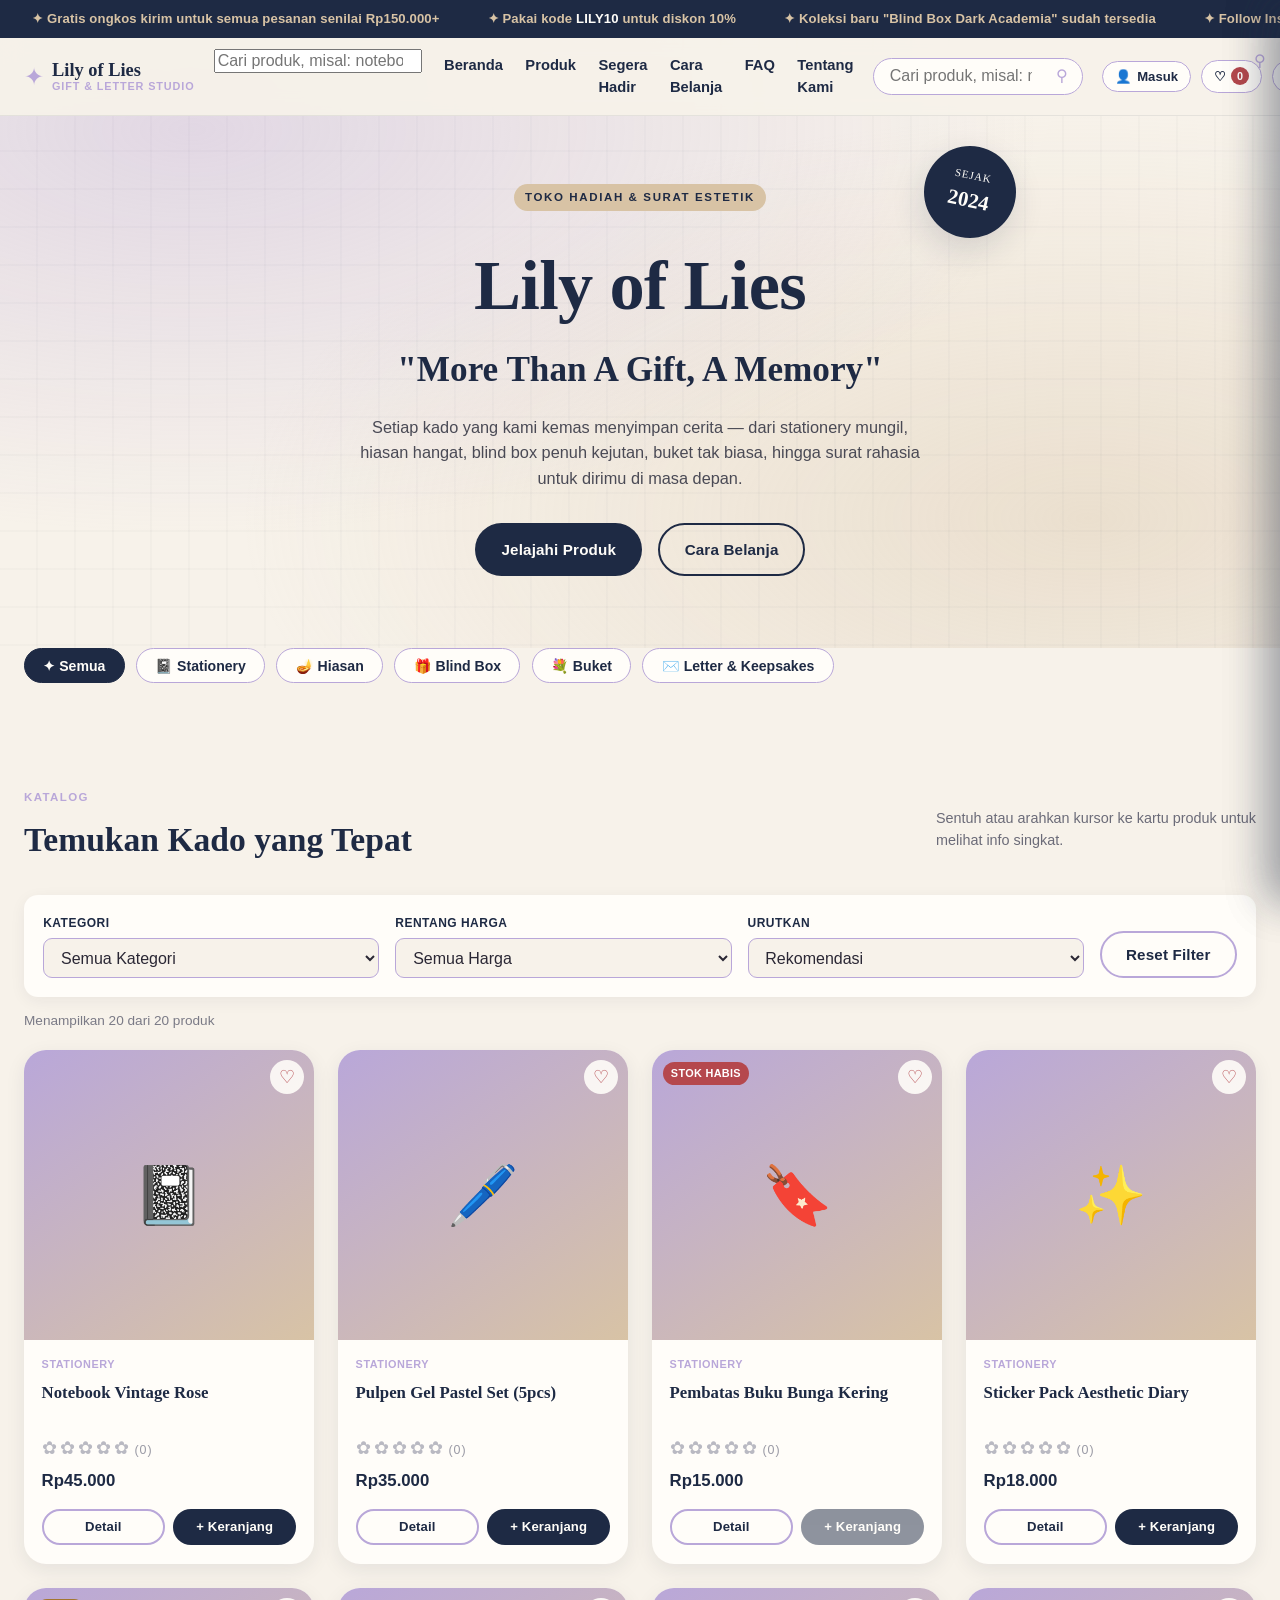
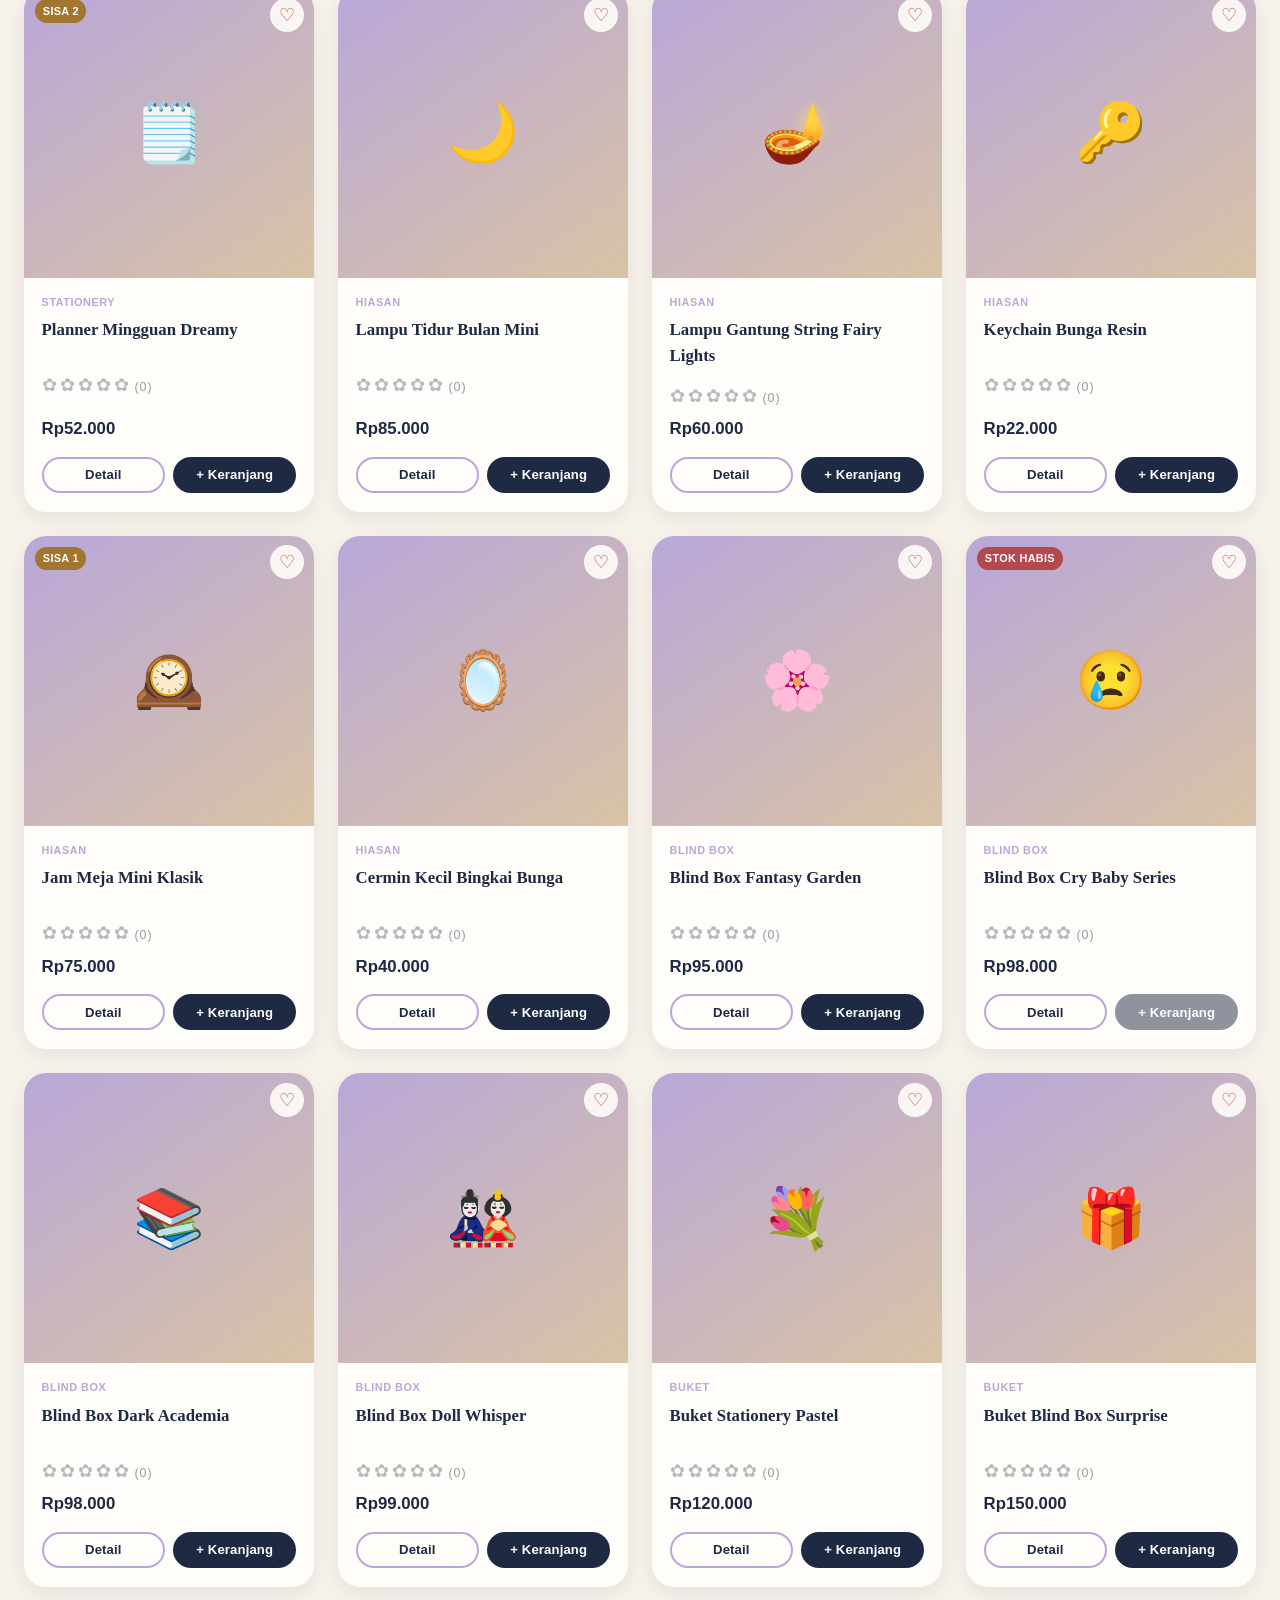
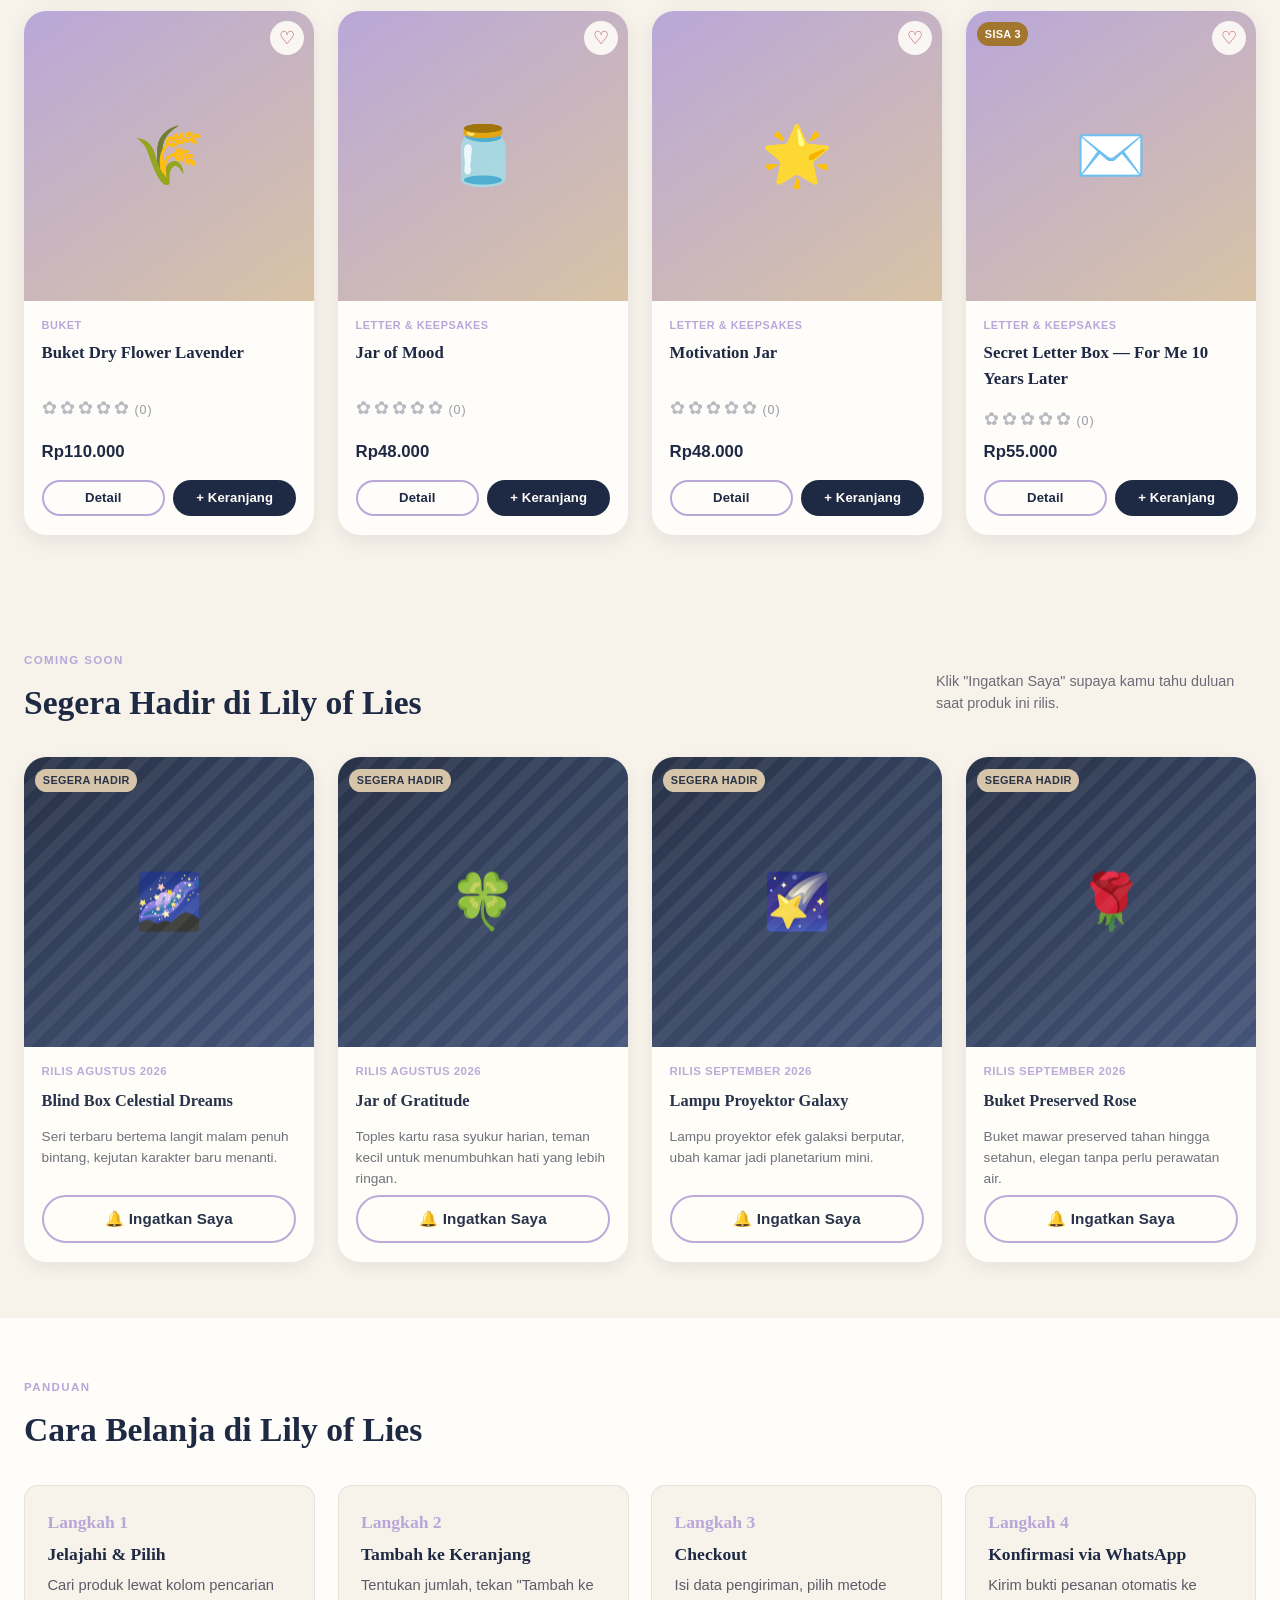
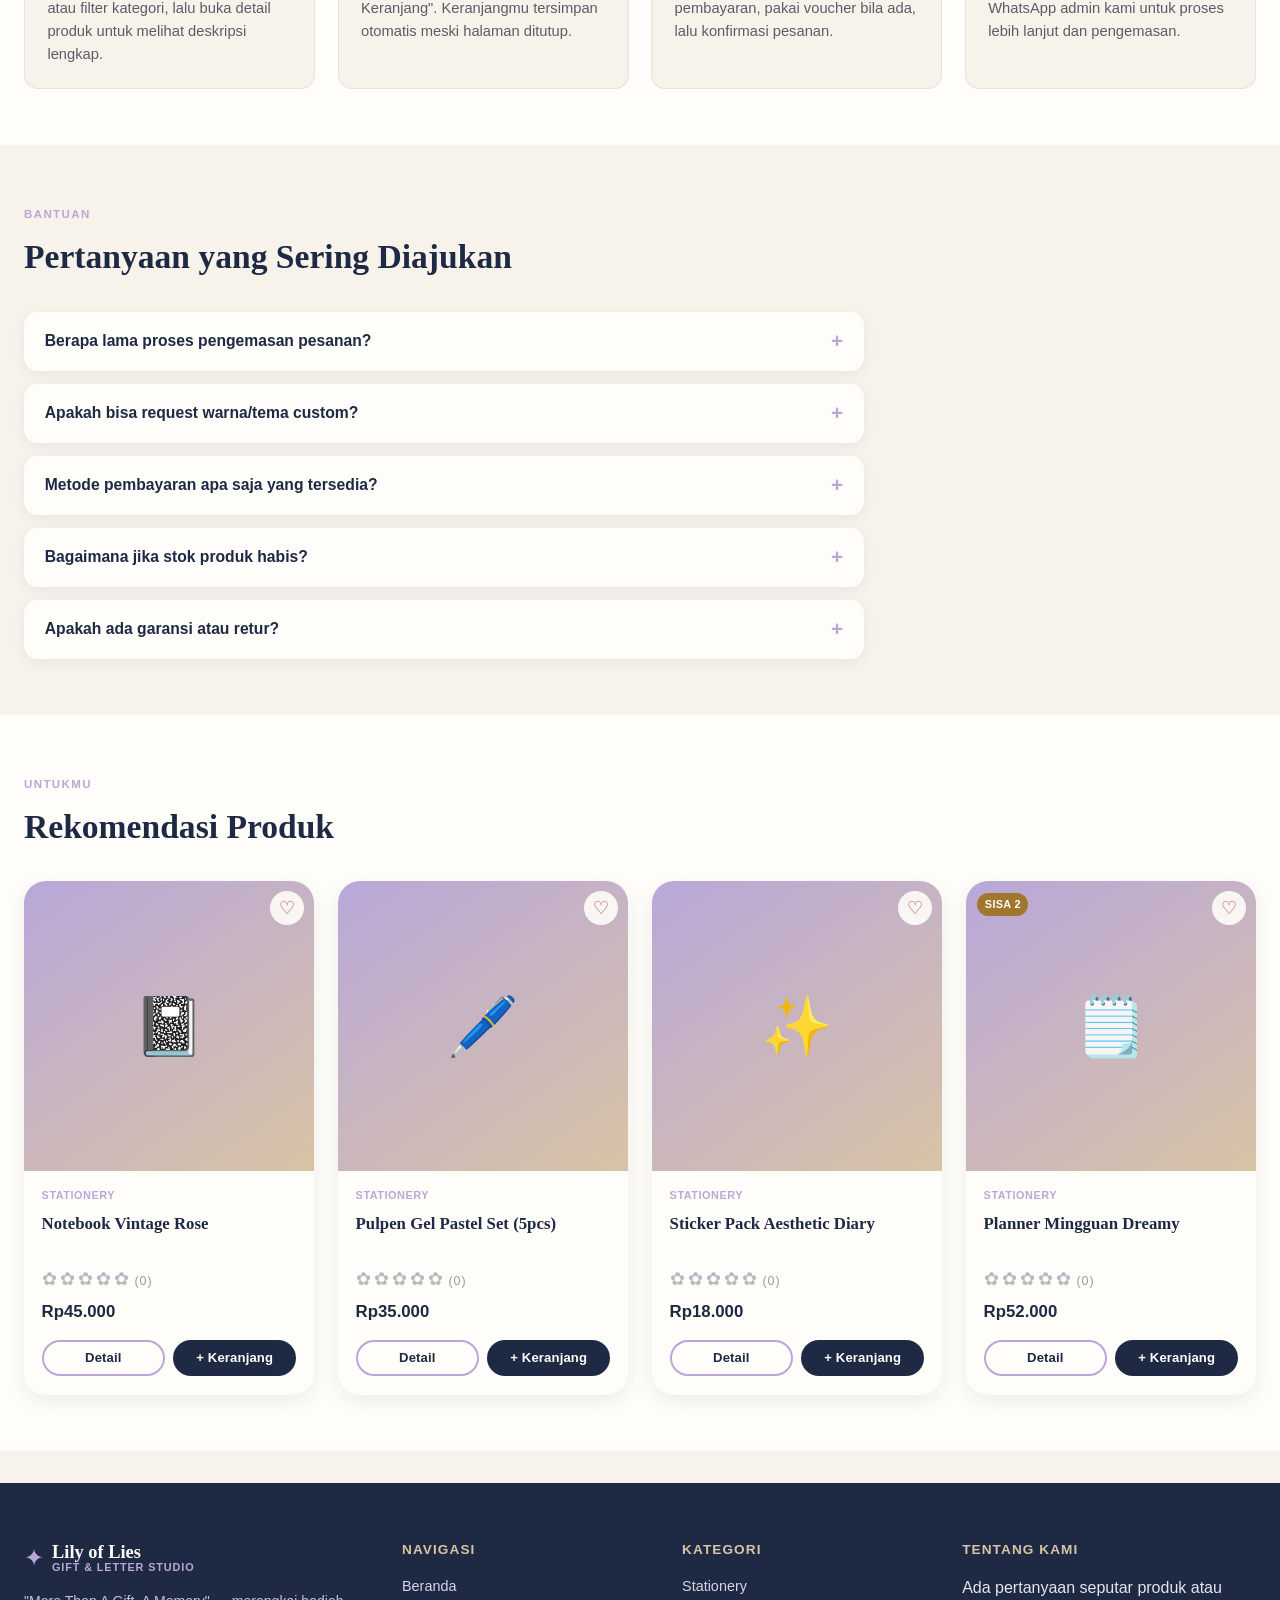
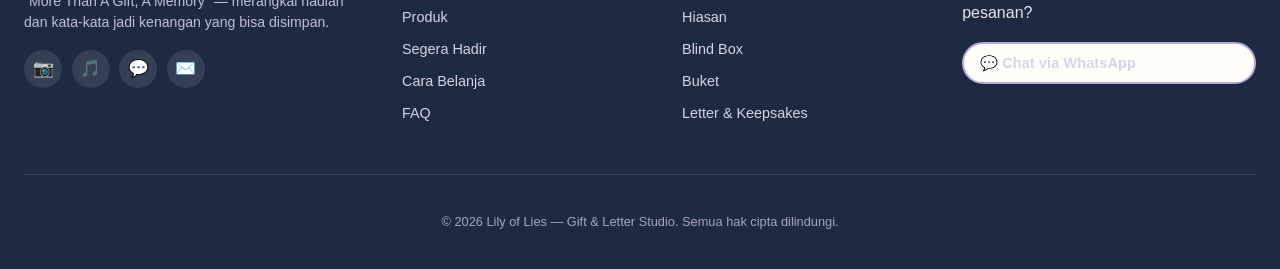
==== commit 1dc8acc3: "Rename index (1).html to index.html" ====
--- a/index.html
+++ b/index.html
@@ -75,6 +75,10 @@
     </a>
 
     <nav class="nav-links" id="navLinks">
+      <div class="mobile-search-wrap">
+        <input type="search" id="navSearchInputMobile" placeholder="Cari produk, misal: notebook...">
+        <span class="search-icon">⚲</span>
+      </div>
       <a href="#home" data-scroll>Beranda</a>
       <a href="#produk" data-scroll>Produk</a>
       <a href="#segera-hadir" data-scroll>Segera Hadir</a>
@@ -123,7 +127,7 @@
   <section class="hero" id="home">
     <div class="hero-paper"></div>
     <div class="hero-inner">
-      <span class="eyebrow">Toko Hadiah &amp; Surat Aesthetic</span>
+      <span class="eyebrow">Toko Hadiah &amp; Surat Estetik</span>
       <h1 class="hero-title">Lily of Lies</h1>
       <p class="hero-slogan">"More Than A Gift, A Memory"</p>
       <p class="hero-desc">Setiap kado yang kami kemas menyimpan cerita — dari stationery mungil, hiasan hangat, blind box penuh kejutan, buket tak biasa, hingga surat rahasia untuk dirimu di masa depan.</p>
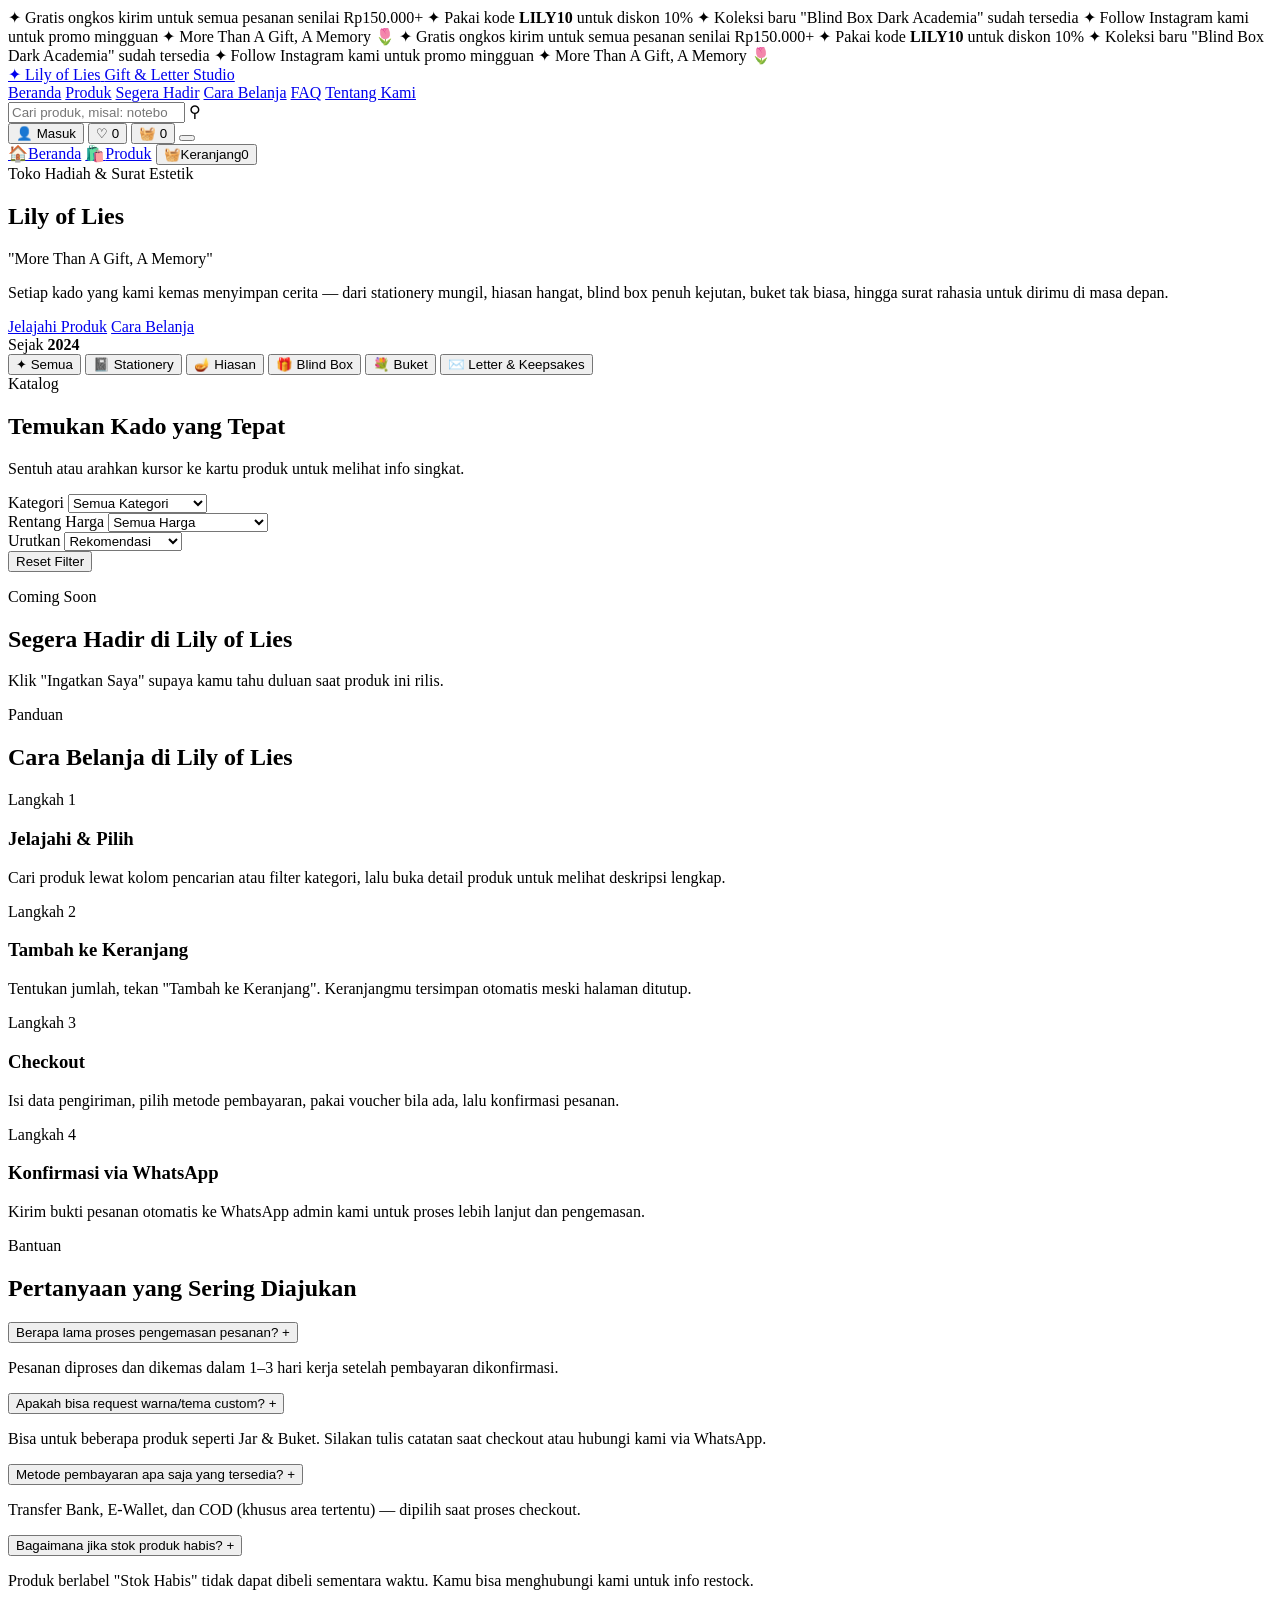
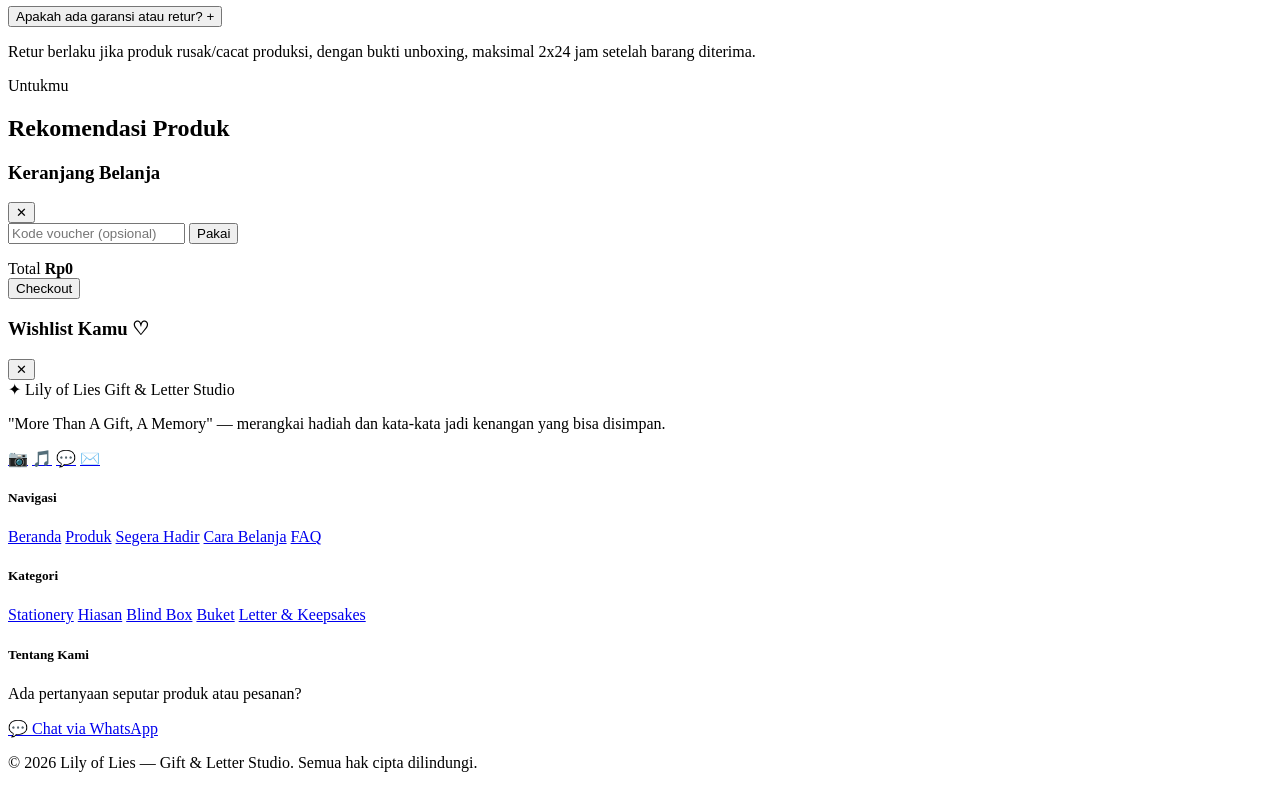
==== commit d2610b21: "Add files via upload" ====
--- a/index.html
+++ b/index.html
@@ -33,7 +33,7 @@
 
 <link rel="preconnect" href="https://fonts.googleapis.com">
 <link href="https://fonts.googleapis.com/css2?family=Playfair+Display:ital,wght@0,500;0,600;0,700;1,600&family=Caveat:wght@500;600;700&family=Nunito:ital,wght@0,400;0,500;0,600;0,700;1,400&display=swap" rel="stylesheet">
-<link rel="stylesheet" href="style.css">
+<link rel="stylesheet" href="css/style.css">
 </head>
 <body>
 
@@ -75,10 +75,6 @@
     </a>
 
     <nav class="nav-links" id="navLinks">
-      <div class="mobile-search-wrap">
-        <input type="search" id="navSearchInputMobile" placeholder="Cari produk, misal: notebook...">
-        <span class="search-icon">⚲</span>
-      </div>
       <a href="#home" data-scroll>Beranda</a>
       <a href="#produk" data-scroll>Produk</a>
       <a href="#segera-hadir" data-scroll>Segera Hadir</a>
@@ -510,7 +506,7 @@
       <div class="social-icons">
         <a href="https://instagram.com" target="_blank" rel="noopener" title="Instagram">📷</a>
         <a href="https://www.tiktok.com" target="_blank" rel="noopener" title="TikTok">🎵</a>
-        <a href="https://wa.me/6281220505562" target="_blank" rel="noopener" title="WhatsApp">💬</a>
+        <a href="https://wa.me/6281234567890" target="_blank" rel="noopener" title="WhatsApp">💬</a>
         <a href="mailto:hello@lilyoflies.shop" title="Email">✉️</a>
       </div>
     </div>
@@ -536,7 +532,7 @@
     <div class="footer-col">
       <h5>Tentang Kami</h5>
       <p>Ada pertanyaan seputar produk atau pesanan?</p>
-      <a href="https://wa.me/6281220505562?text=Halo%20Lily%20of%20Lies%2C%20saya%20ingin%20bertanya%20tentang%20produk." target="_blank" rel="noopener" class="btn btn-line btn-sm">💬 Chat via WhatsApp</a>
+      <a href="https://wa.me/6281234567890?text=Halo%20Lily%20of%20Lies%2C%20saya%20ingin%20bertanya%20tentang%20produk." target="_blank" rel="noopener" class="btn btn-line btn-sm">💬 Chat via WhatsApp</a>
     </div>
   </div>
   <div class="footer-bottom">
@@ -544,6 +540,6 @@
   </div>
 </footer>
 
-<script src="script.js"></script>
+<script src="js/app.js"></script>
 </body>
 </html>
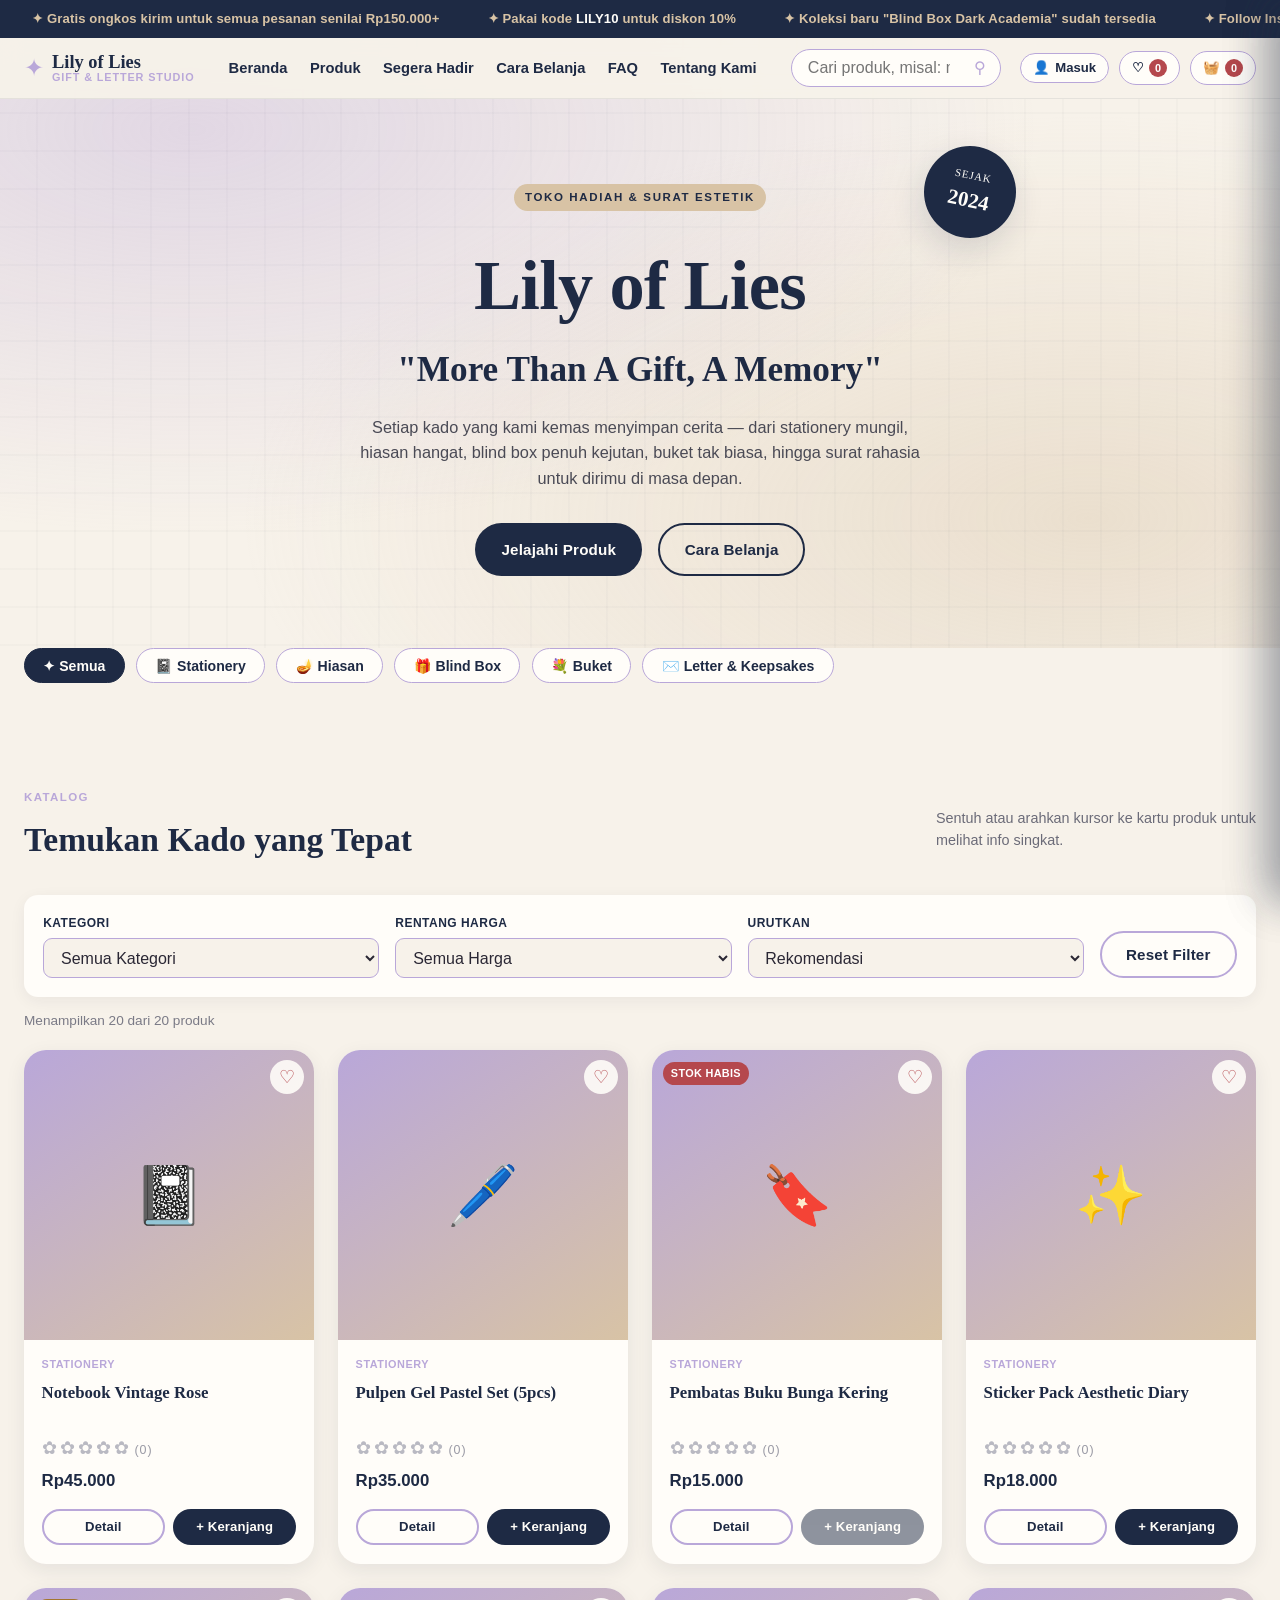
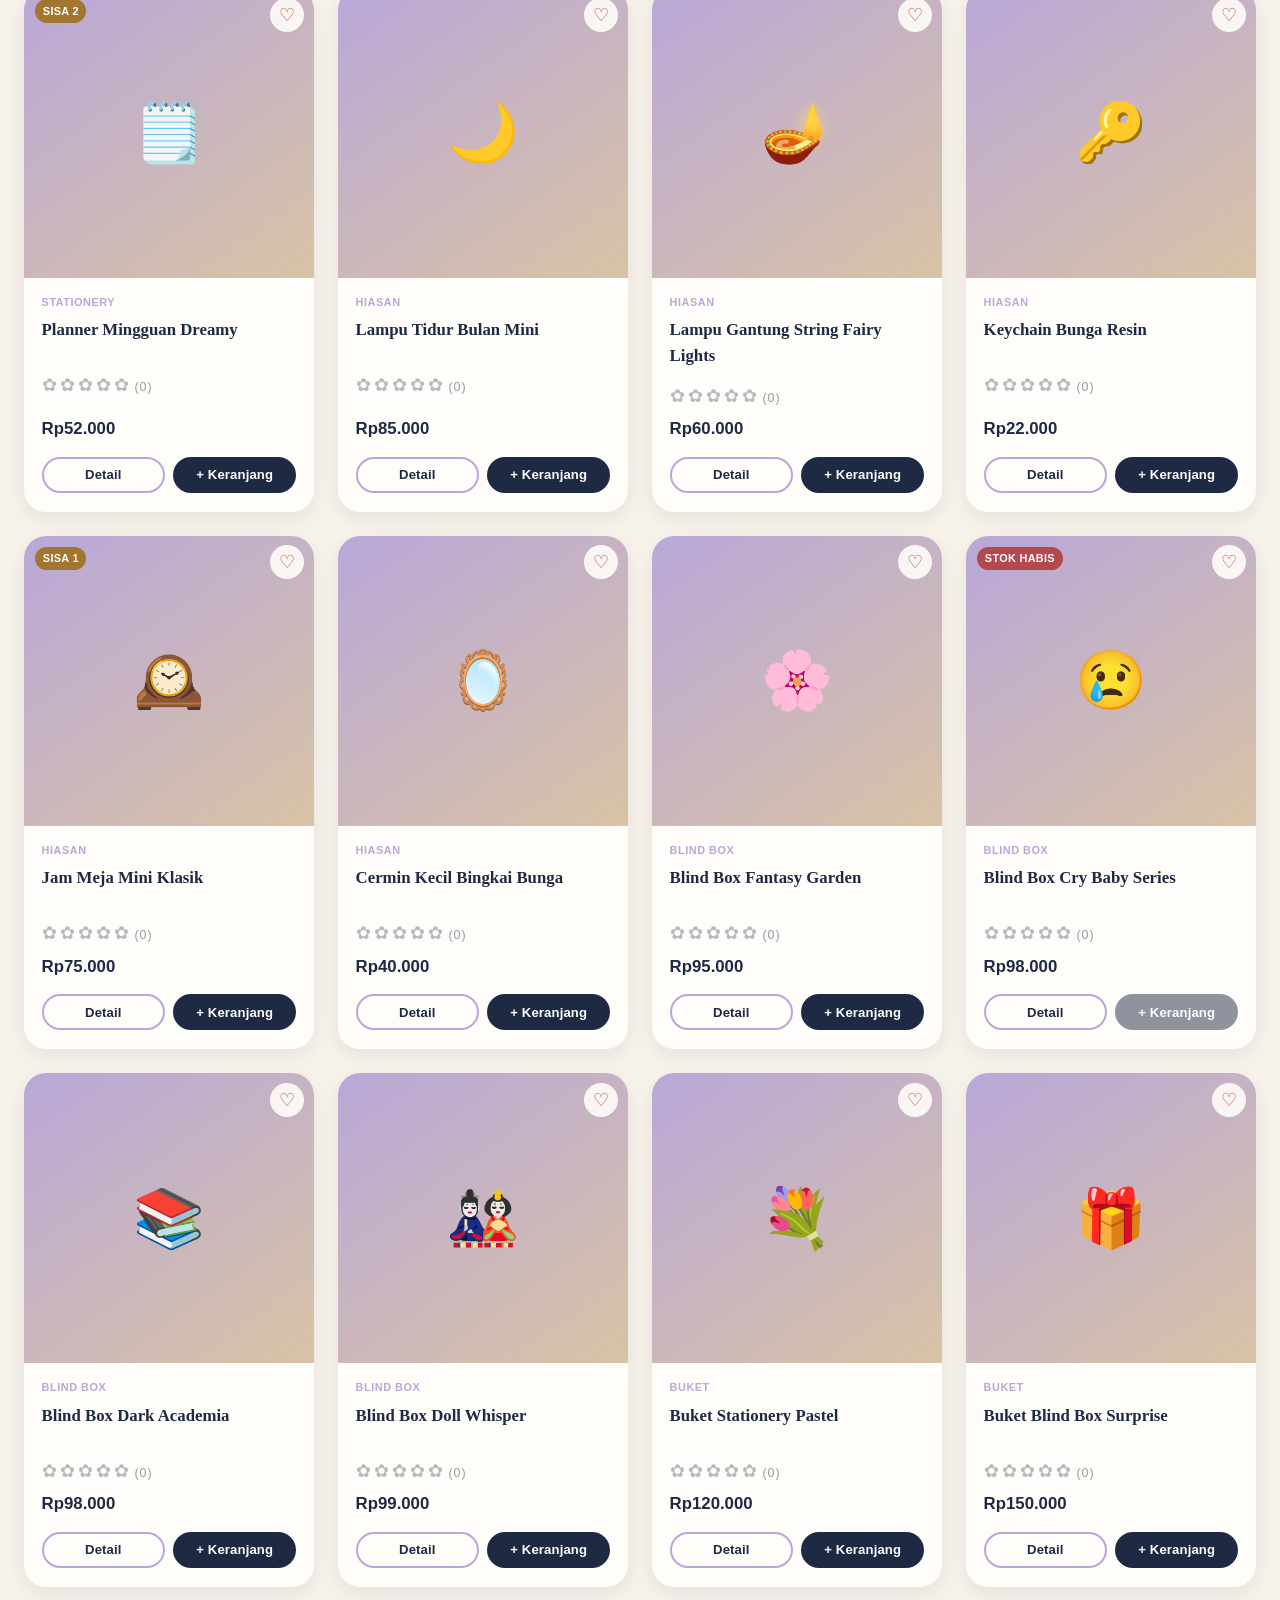
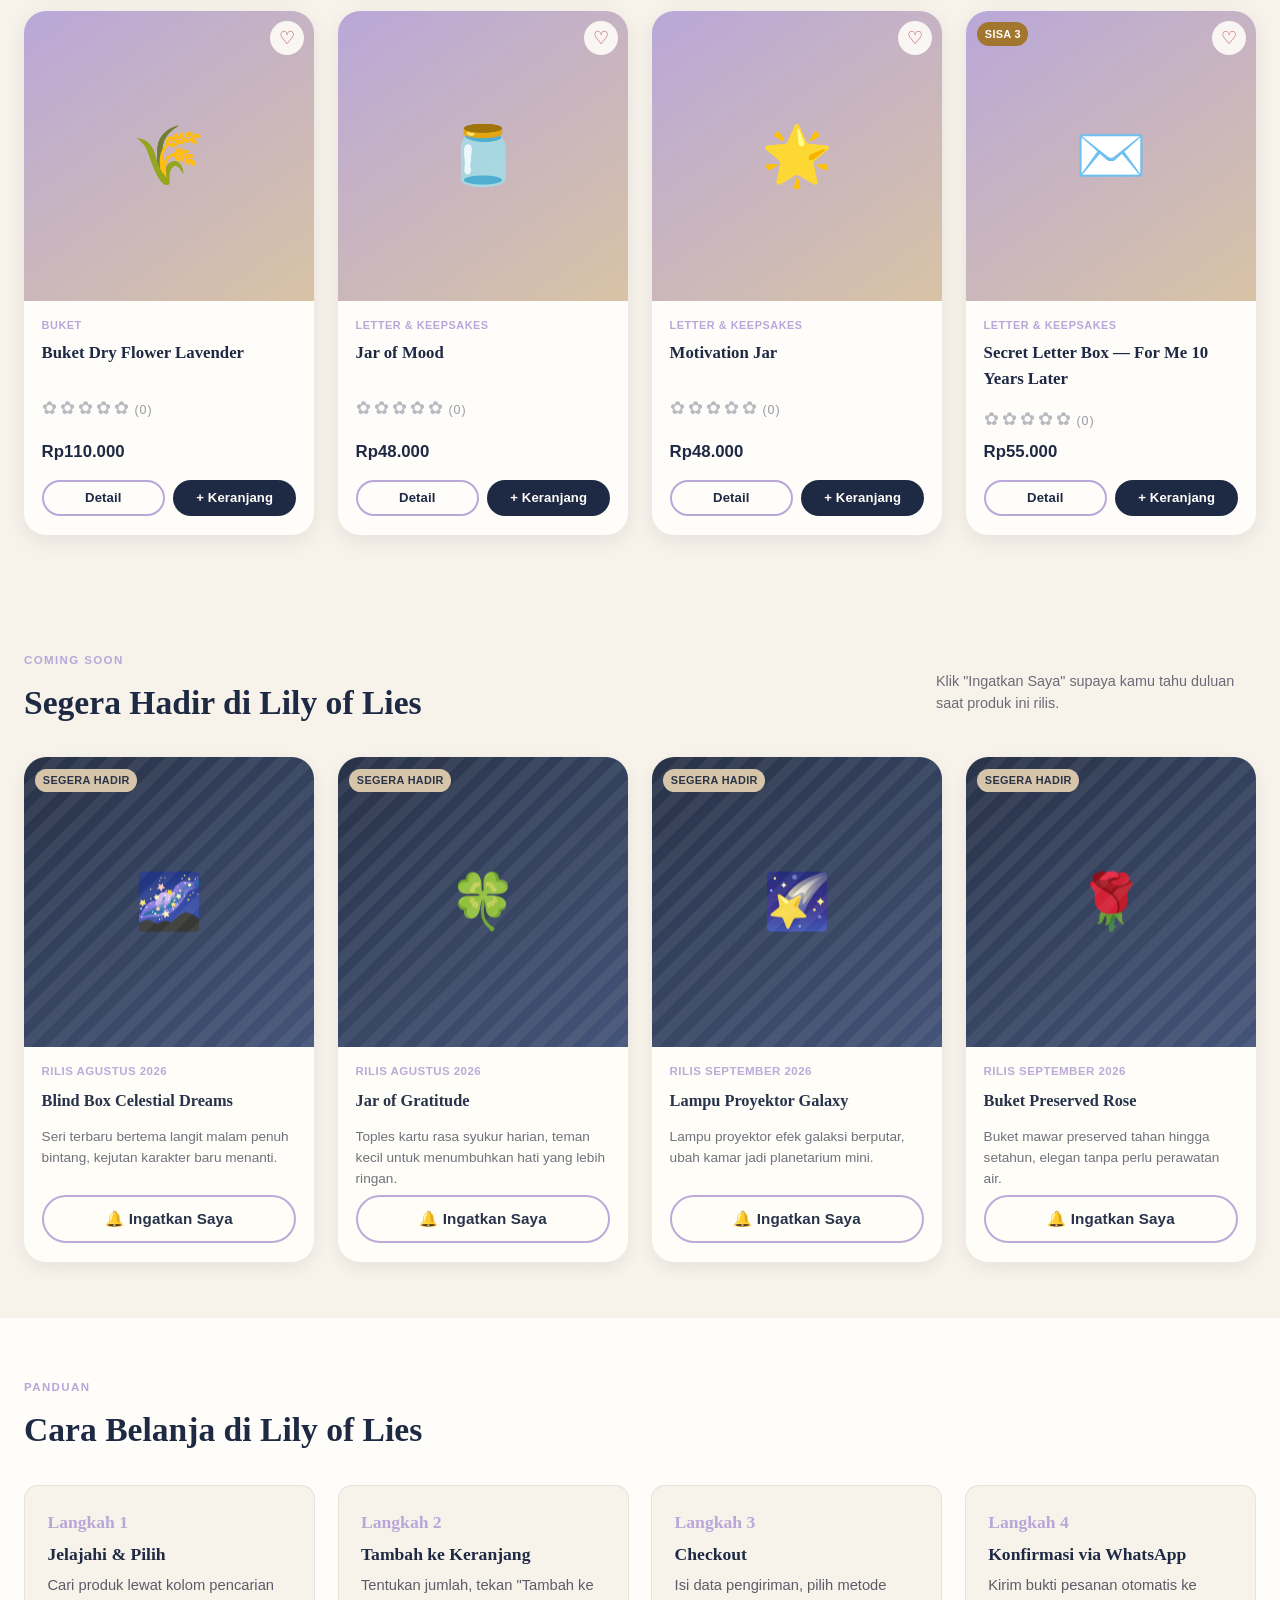
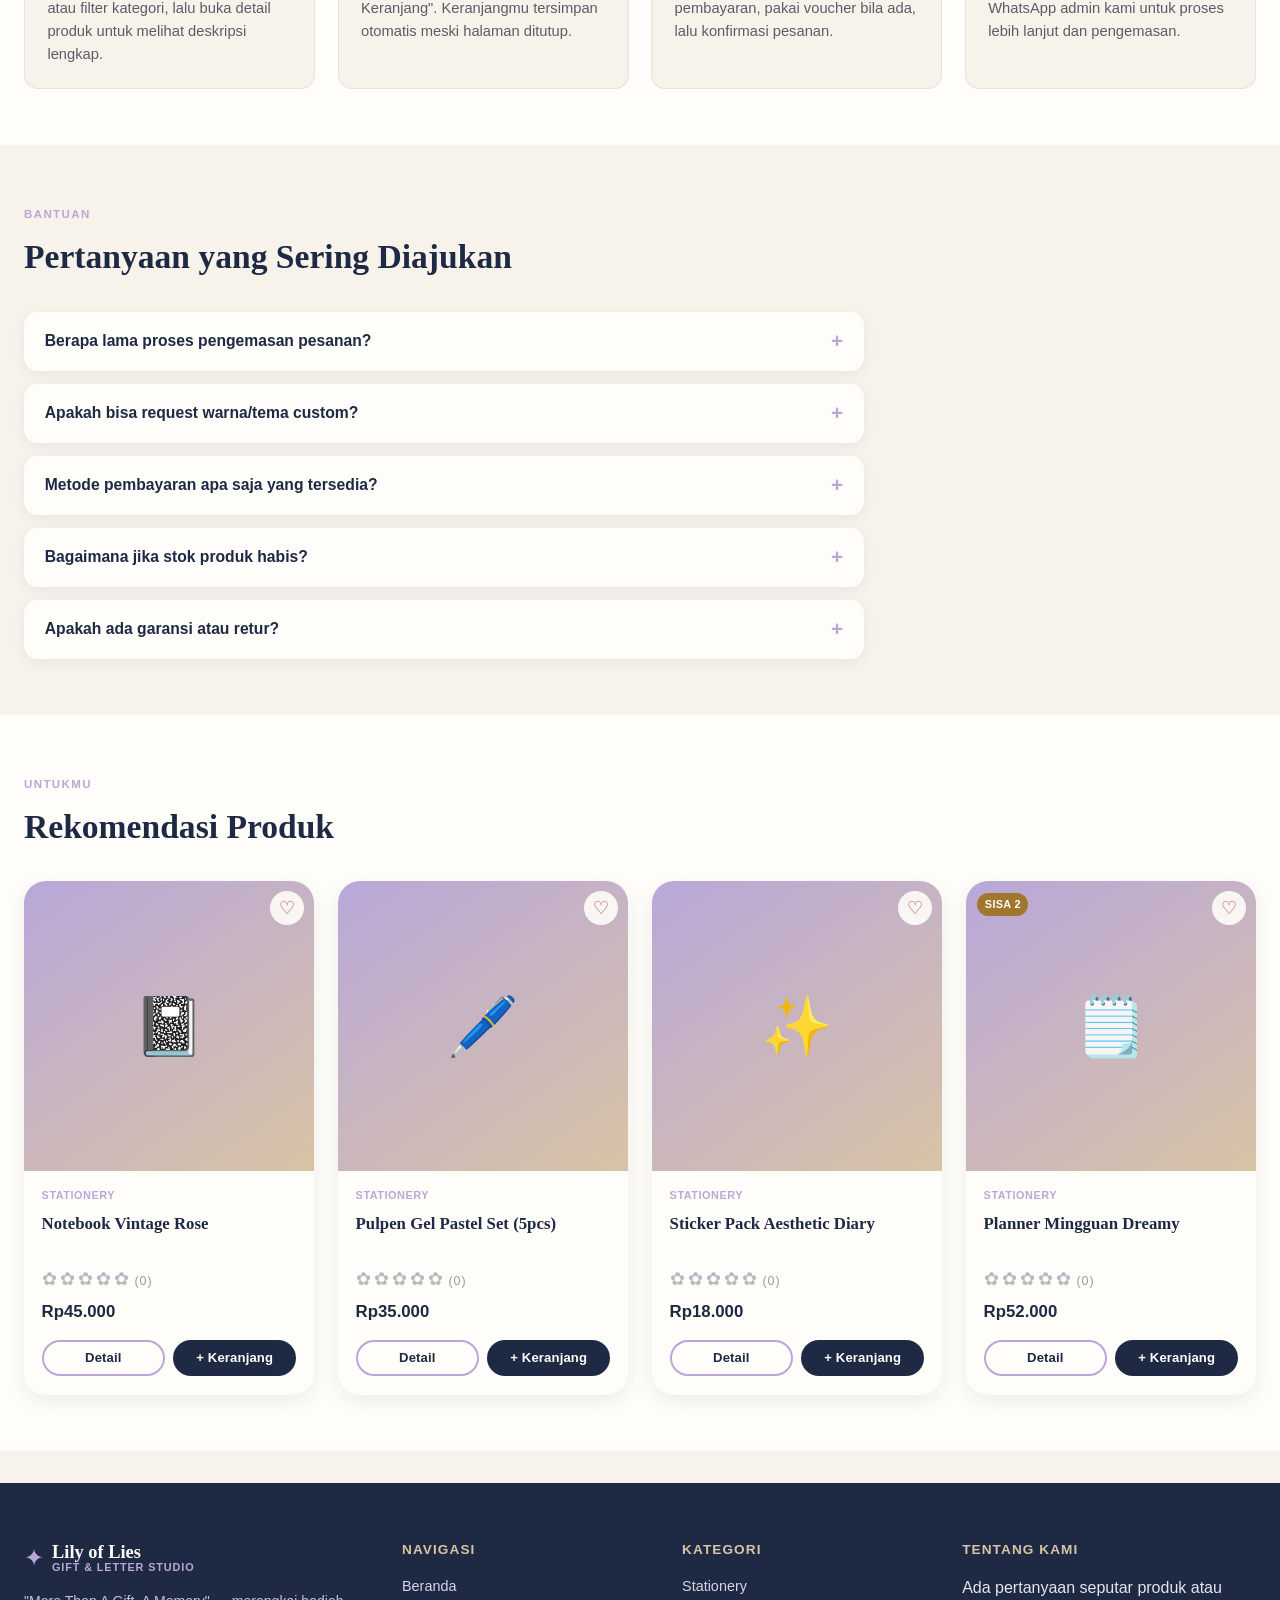
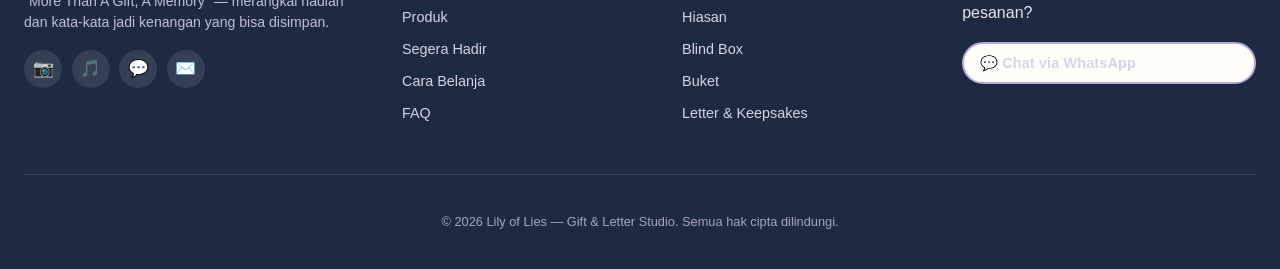
==== commit 66f3ee1a: "Update stylesheet and WhatsApp links in index.html" ====
--- a/index.html
+++ b/index.html
@@ -33,7 +33,7 @@
 
 <link rel="preconnect" href="https://fonts.googleapis.com">
 <link href="https://fonts.googleapis.com/css2?family=Playfair+Display:ital,wght@0,500;0,600;0,700;1,600&family=Caveat:wght@500;600;700&family=Nunito:ital,wght@0,400;0,500;0,600;0,700;1,400&display=swap" rel="stylesheet">
-<link rel="stylesheet" href="css/style.css">
+<link rel="stylesheet" href="style.css">
 </head>
 <body>
 
@@ -506,7 +506,7 @@
       <div class="social-icons">
         <a href="https://instagram.com" target="_blank" rel="noopener" title="Instagram">📷</a>
         <a href="https://www.tiktok.com" target="_blank" rel="noopener" title="TikTok">🎵</a>
-        <a href="https://wa.me/6281234567890" target="_blank" rel="noopener" title="WhatsApp">💬</a>
+        <a href="https://wa.me/6281220505562" target="_blank" rel="noopener" title="WhatsApp">💬</a>
         <a href="mailto:hello@lilyoflies.shop" title="Email">✉️</a>
       </div>
     </div>
@@ -532,7 +532,7 @@
     <div class="footer-col">
       <h5>Tentang Kami</h5>
       <p>Ada pertanyaan seputar produk atau pesanan?</p>
-      <a href="https://wa.me/6281234567890?text=Halo%20Lily%20of%20Lies%2C%20saya%20ingin%20bertanya%20tentang%20produk." target="_blank" rel="noopener" class="btn btn-line btn-sm">💬 Chat via WhatsApp</a>
+      <a href="https://wa.me/6281220505562?text=Halo%20Lily%20of%20Lies%2C%20saya%20ingin%20bertanya%20tentang%20produk." target="_blank" rel="noopener" class="btn btn-line btn-sm">💬 Chat via WhatsApp</a>
     </div>
   </div>
   <div class="footer-bottom">
@@ -540,6 +540,6 @@
   </div>
 </footer>
 
-<script src="js/app.js"></script>
+<script src="script.js"></script>
 </body>
 </html>
--- a/style.css
+++ b/style.css
@@ -0,0 +1,573 @@
+/* =========================================================
+   LILY OF LIES — GIFT & LETTER STUDIO
+   Design tokens & global styles
+========================================================= */
+:root{
+  --bg: #F7F2EA;
+  --primary: #1E2A44;
+  --secondary: #B9A7D9;
+  --accent: #D8C3A5;
+  --primary-soft: #2c3c60;
+  --white: #FFFDF9;
+  --ink: #2A2734;
+  --danger: #B5484D;
+  --success: #4C7A5B;
+  --shadow: 0 12px 32px rgba(30,42,68,0.14);
+  --radius-lg: 22px;
+  --radius-md: 14px;
+  --radius-sm: 9px;
+  --font-display: 'Playfair Display', serif;
+  --font-hand: 'Caveat', cursive;
+  --font-body: 'Nunito', sans-serif;
+}
+
+*{ box-sizing:border-box; }
+html{ scroll-behavior:smooth; }
+body{
+  margin:0;
+  background:var(--bg);
+  color:var(--ink);
+  font-family:var(--font-body);
+  line-height:1.55;
+  -webkit-font-smoothing:antialiased;
+  overflow-x:hidden;
+}
+img{ max-width:100%; display:block; }
+a{ text-decoration:none; color:inherit; }
+button{ font-family:inherit; cursor:pointer; }
+h1,h2,h3,h4{ font-family:var(--font-display); color:var(--primary); margin:0 0 .4em; }
+ul{ margin:0; padding:0; list-style:none; }
+input,select,textarea{ font-family:inherit; font-size:1rem; }
+::selection{ background:var(--secondary); color:var(--primary); }
+
+/* Scrollbar accent (non-critical, degrades gracefully) */
+::-webkit-scrollbar{ width:10px; }
+::-webkit-scrollbar-track{ background:var(--bg); }
+::-webkit-scrollbar-thumb{ background:var(--secondary); border-radius:10px; }
+
+.btn{
+  display:inline-flex; align-items:center; justify-content:center; gap:.4em;
+  padding:.85em 1.6em; border-radius:999px; border:2px solid transparent;
+  font-weight:700; font-size:.95rem; letter-spacing:.01em; transition:transform .15s ease, box-shadow .15s ease, background .2s ease;
+  white-space:nowrap;
+}
+.btn:active{ transform:scale(.97); }
+.btn-primary{ background:var(--primary); color:var(--white); }
+.btn-primary:hover{ background:var(--primary-soft); box-shadow:var(--shadow); }
+.btn-ghost{ background:transparent; border-color:var(--primary); color:var(--primary); }
+.btn-ghost:hover{ background:var(--primary); color:var(--white); }
+.btn-line{ background:var(--white); border-color:var(--secondary); color:var(--primary); }
+.btn-line:hover{ background:var(--secondary); }
+.btn-block{ width:100%; }
+.btn-sm{ padding:.55em 1.1em; font-size:.85rem; }
+.btn:disabled{ opacity:.5; cursor:not-allowed; transform:none; box-shadow:none; }
+
+/* =========================================================
+   PROMO MARQUEE (Banner Berjalan)
+========================================================= */
+.promo-marquee{
+  position:fixed; top:0; left:0; right:0; height:38px; z-index:600; overflow:hidden;
+  background:var(--primary); color:var(--white); display:flex; align-items:center;
+}
+.promo-marquee-track{
+  display:flex; gap:3rem; white-space:nowrap; padding-left:2rem; font-size:.82rem; font-weight:700; letter-spacing:.01em;
+  animation:marqueeScroll 26s linear infinite;
+}
+.promo-marquee-track span{ flex-shrink:0; color:var(--accent); }
+.promo-marquee-track span b{ color:var(--white); }
+@keyframes marqueeScroll{ from{ transform:translateX(0); } to{ transform:translateX(-50%); } }
+.promo-marquee:hover .promo-marquee-track{ animation-play-state:paused; }
+
+/* =========================================================
+   NAVBAR — sticky, always visible
+========================================================= */
+.navbar{
+  position:fixed; top:38px; left:0; right:0; z-index:500;
+  background:rgba(247,242,234,0.92);
+  backdrop-filter:blur(10px);
+  border-bottom:1px solid rgba(30,42,68,0.08);
+}
+.nav-inner{
+  max-width:1280px; margin:0 auto; padding:.7rem 1.5rem;
+  display:flex; align-items:center; gap:1.2rem;
+}
+.brand{ display:flex; align-items:center; gap:.5rem; flex-shrink:0; }
+.brand-mark{ font-size:1.5rem; color:var(--secondary); }
+.brand-text{ display:flex; flex-direction:column; line-height:1.1; }
+.brand-name{ font-family:var(--font-display); font-weight:700; font-size:1.15rem; color:var(--primary); }
+.brand-sub{ font-size:.68rem; letter-spacing:.08em; text-transform:uppercase; color:var(--secondary); font-weight:700; }
+
+.nav-links{ display:flex; gap:1.4rem; flex:1; justify-content:center; }
+.nav-links a{ font-weight:600; font-size:.92rem; color:var(--primary); position:relative; padding:.3em 0; }
+.nav-links a::after{
+  content:''; position:absolute; left:0; bottom:-2px; width:0; height:2px; background:var(--accent);
+  transition:width .2s ease;
+}
+.nav-links a:hover::after{ width:100%; }
+
+.nav-search{ position:relative; display:flex; align-items:center; }
+.nav-search input{
+  width:210px; padding:.55em 2.2em .55em 1em; border-radius:999px; border:1.5px solid var(--secondary);
+  background:var(--white); color:var(--ink); outline:none; transition:width .2s ease, border-color .2s ease;
+}
+.nav-search input:focus{ border-color:var(--primary); width:250px; }
+.search-icon{ position:absolute; right:.9em; color:var(--secondary); pointer-events:none; }
+
+.nav-actions{ display:flex; align-items:center; gap:.6rem; }
+.icon-btn{
+  position:relative; background:var(--white); border:1.5px solid var(--secondary); border-radius:999px;
+  padding:.5em .9em; display:flex; align-items:center; gap:.4em; font-weight:700; color:var(--primary);
+  transition:background .2s ease;
+}
+.icon-btn:hover{ background:var(--secondary); }
+.account-label{ font-size:.82rem; max-width:90px; overflow:hidden; text-overflow:ellipsis; white-space:nowrap; }
+.cart-count, .tab-cart-count{
+  background:var(--danger); color:#fff; font-size:.68rem; font-weight:800; border-radius:999px;
+  min-width:18px; height:18px; display:inline-flex; align-items:center; justify-content:center; padding:0 4px;
+  transition:transform .15s ease;
+}
+.cart-count.bump, .tab-cart-count.bump{ animation:cartBump .45s ease; }
+@keyframes cartBump{ 0%{ transform:scale(1); } 35%{ transform:scale(1.6); } 60%{ transform:scale(0.9); } 100%{ transform:scale(1); } }
+
+.fly-cart-item{
+  position:fixed; z-index:3000; font-size:1.5rem; pointer-events:none; will-change:transform, opacity;
+}
+
+/* Popup konfirmasi tambah ke keranjang */
+.add-cart-popup{
+  position:fixed; z-index:2500; background:var(--primary); color:var(--white); border-radius:999px;
+  padding:.7em 1.3em; font-size:.85rem; font-weight:700; display:flex; align-items:center; gap:.5em;
+  box-shadow:var(--shadow); pointer-events:none;
+}
+.add-cart-popup .ac-check{
+  background:var(--accent); color:var(--primary); width:20px; height:20px; border-radius:50%;
+  display:flex; align-items:center; justify-content:center; font-size:.75rem; flex-shrink:0;
+}
+.hamburger{ display:none; flex-direction:column; gap:4px; background:none; border:none; padding:6px; }
+.hamburger span{ width:22px; height:2px; background:var(--primary); border-radius:2px; }
+
+.mobile-tabbar{ display:none; }
+
+/* =========================================================
+   HERO
+========================================================= */
+.hero{
+  position:relative; padding:11.5rem 1.5rem 4.5rem; text-align:center; overflow:hidden;
+  background:
+    radial-gradient(ellipse at 15% 20%, rgba(185,167,217,0.35), transparent 55%),
+    radial-gradient(ellipse at 85% 80%, rgba(216,195,165,0.4), transparent 55%),
+    var(--bg);
+}
+.hero-paper{
+  position:absolute; inset:0; pointer-events:none; opacity:.5;
+  background-image:
+    linear-gradient(transparent 95%, rgba(30,42,68,0.045) 95%),
+    linear-gradient(90deg, transparent 95%, rgba(30,42,68,0.045) 95%);
+  background-size:38px 38px;
+}
+.hero-inner{ position:relative; max-width:720px; margin:0 auto; }
+.eyebrow{
+  display:inline-block; font-weight:700; letter-spacing:.14em; text-transform:uppercase; font-size:.72rem;
+  color:var(--primary); background:var(--accent); padding:.4em 1em; border-radius:999px; margin-bottom:1.2rem;
+}
+.hero-title{ font-size:clamp(2.6rem,7vw,4.4rem); margin-bottom:.2rem; letter-spacing:-.01em; }
+.hero-slogan{ font-family:var(--font-hand); font-size:clamp(1.6rem,4vw,2.2rem); color:var(--primary); font-weight:700; margin:0 0 1.1rem; }
+.hero-desc{ color:#4a4a55; font-size:1.02rem; margin:0 auto 2rem; max-width:560px; }
+.hero-cta{ display:flex; gap:1rem; justify-content:center; flex-wrap:wrap; }
+.hero-seal{ position:absolute; top:-2.4rem; right:-1rem; }
+.seal{
+  width:92px; height:92px; border-radius:50%; background:var(--primary); color:var(--white);
+  display:flex; flex-direction:column; align-items:center; justify-content:center; transform:rotate(12deg);
+  box-shadow:var(--shadow); font-family:var(--font-hand);
+}
+.seal span{ font-size:.68rem; letter-spacing:.08em; text-transform:uppercase; }
+.seal strong{ font-size:1.3rem; }
+
+/* =========================================================
+   CATEGORY STRIP
+========================================================= */
+.cat-strip{ position:relative; z-index:5; padding:0 1.5rem 2.5rem; }
+.cat-strip-inner{
+  max-width:1280px; margin:0 auto; display:flex; gap:.7rem; overflow-x:auto; padding-bottom:.3rem;
+  scrollbar-width:thin;
+}
+.cat-chip{
+  flex-shrink:0; background:var(--white); border:1.5px solid var(--secondary); color:var(--primary);
+  padding:.6em 1.3em; border-radius:999px; font-weight:700; font-size:.88rem; transition:all .2s ease;
+}
+.cat-chip:hover{ border-color:var(--primary); }
+.cat-chip.active{ background:var(--primary); border-color:var(--primary); color:var(--white); }
+
+/* =========================================================
+   SECTIONS
+========================================================= */
+.section{ max-width:1280px; margin:0 auto; padding:3.5rem 1.5rem; }
+.section-alt{ background:var(--white); max-width:none; }
+.section-alt > *{ max-width:1280px; margin-left:auto; margin-right:auto; }
+.section-head{ display:flex; justify-content:space-between; align-items:flex-end; gap:1rem; flex-wrap:wrap; margin-bottom:1.8rem; }
+.section-eyebrow{ font-weight:800; letter-spacing:.12em; text-transform:uppercase; font-size:.72rem; color:var(--secondary); }
+.section-head h2{ margin:.15em 0 0; font-size:clamp(1.5rem,3.2vw,2.1rem); }
+.section-note{ color:#6b6b78; font-size:.9rem; max-width:320px; }
+
+/* =========================================================
+   FILTER BAR
+========================================================= */
+.filter-bar{
+  display:flex; flex-wrap:wrap; gap:1rem; align-items:flex-end; margin-bottom:.6rem;
+  background:var(--white); padding:1.2rem; border-radius:var(--radius-md); box-shadow:0 4px 16px rgba(30,42,68,0.06);
+}
+.filter-group{ display:flex; flex-direction:column; gap:.35rem; min-width:160px; flex:1; }
+.filter-group label{ font-size:.75rem; font-weight:700; color:var(--primary); text-transform:uppercase; letter-spacing:.04em; }
+.filter-group select{
+  padding:.6em .8em; border-radius:var(--radius-sm); border:1.5px solid var(--secondary); background:var(--bg); color:var(--ink);
+}
+.result-count{ color:#7a7a86; font-size:.85rem; margin:.8rem 0 1.2rem; }
+
+/* =========================================================
+   PRODUCT GRID / CARD
+========================================================= */
+.product-grid{
+  display:grid; grid-template-columns:repeat(auto-fill, minmax(240px,1fr)); gap:1.5rem;
+}
+.product-card{
+  background:var(--white); border-radius:var(--radius-lg); overflow:hidden; position:relative;
+  box-shadow:0 6px 20px rgba(30,42,68,0.08); transition:transform .25s ease, box-shadow .25s ease;
+  display:flex; flex-direction:column;
+}
+.product-card:hover, .product-card.touched{ transform:translateY(-6px); box-shadow:var(--shadow); }
+.card-media{
+  position:relative; aspect-ratio:1/1; display:flex; align-items:center; justify-content:center; font-size:3.6rem;
+  background:linear-gradient(145deg, var(--secondary), var(--accent)); overflow:hidden;
+}
+.media-img{ position:absolute; inset:0; width:100%; height:100%; object-fit:cover; }
+.card-badge{
+  position:absolute; top:.7rem; left:.7rem; background:var(--primary); color:#fff; font-size:.68rem; font-weight:800;
+  padding:.3em .7em; border-radius:999px; text-transform:uppercase; letter-spacing:.03em;
+}
+.card-badge.out{ background:var(--danger); }
+.card-badge.low{ background:#a3762f; }
+.wishlist-btn{
+  position:absolute; top:.6rem; right:.6rem; z-index:2; background:rgba(255,253,249,0.9); border:none; border-radius:50%;
+  width:34px; height:34px; font-size:1.15rem; color:var(--danger); display:flex; align-items:center; justify-content:center;
+  transition:transform .15s ease, background .15s ease;
+}
+.wishlist-btn:hover{ transform:scale(1.15); }
+.wishlist-btn.active{ background:var(--danger); color:#fff; }
+.wishlist-btn-inline{ margin-top:.7rem; }
+.card-info-overlay{
+  position:absolute; inset:0; background:rgba(30,42,68,0.88); color:#fff; padding:1rem;
+  display:flex; flex-direction:column; justify-content:center; gap:.4rem; opacity:0; pointer-events:none;
+  transition:opacity .2s ease; font-size:.82rem; text-align:center;
+}
+.product-card:hover .card-info-overlay, .product-card.touched .card-info-overlay{ opacity:1; pointer-events:auto; }
+.card-body{ padding:1rem 1.1rem 1.2rem; display:flex; flex-direction:column; gap:.4rem; flex:1; }
+.card-cat{ font-size:.68rem; font-weight:800; text-transform:uppercase; letter-spacing:.05em; color:var(--secondary); }
+.card-name{ font-family:var(--font-display); font-weight:600; font-size:1.05rem; color:var(--primary); min-height:2.5em; }
+.card-flowers{ font-size:.85rem; color:var(--accent); letter-spacing:1px; }
+.card-flowers .muted{ color:#b9b9c2; }
+.card-price{ font-weight:800; color:var(--primary); font-size:1.05rem; margin-top:auto; }
+.card-actions{ display:flex; gap:.5rem; margin-top:.5rem; }
+.card-actions .btn{ flex:1; padding:.65em .5em; font-size:.82rem; }
+
+/* Flower rating (used everywhere) */
+.flower-rating{ display:inline-flex; gap:2px; font-size:1.1rem; }
+.flower-rating button{ background:none; border:none; padding:0; color:#d8d0e0; transition:transform .1s ease; }
+.flower-rating button.filled{ color:var(--primary); }
+.flower-rating.interactive button:hover{ transform:scale(1.2); }
+
+.empty-state{ text-align:center; color:#8b8b96; padding:3rem 1rem; font-style:italic; }
+
+/* =========================================================
+   UPCOMING / SEGERA HADIR
+========================================================= */
+.upcoming-grid{ display:grid; grid-template-columns:repeat(auto-fill, minmax(240px,1fr)); gap:1.5rem; }
+.upcoming-card{
+  background:var(--white); border-radius:var(--radius-lg); overflow:hidden; position:relative;
+  box-shadow:0 6px 20px rgba(30,42,68,0.08); display:flex; flex-direction:column; opacity:0.96;
+}
+.upcoming-media{
+  position:relative; aspect-ratio:1/1; display:flex; align-items:center; justify-content:center; font-size:3.4rem;
+  background:linear-gradient(145deg, var(--primary), #3a4d78); filter:saturate(0.9);
+}
+.upcoming-media::after{
+  content:''; position:absolute; inset:0; background:repeating-linear-gradient(135deg, rgba(255,255,255,0.06) 0 10px, transparent 10px 20px);
+}
+.soon-badge{
+  position:absolute; top:.7rem; left:.7rem; background:var(--accent); color:var(--primary); font-size:.68rem; font-weight:800;
+  padding:.3em .7em; border-radius:999px; text-transform:uppercase; letter-spacing:.03em; z-index:2;
+}
+.upcoming-body{ padding:1rem 1.1rem 1.2rem; display:flex; flex-direction:column; gap:.4rem; flex:1; }
+.upcoming-eta{ font-size:.72rem; font-weight:800; color:var(--secondary); text-transform:uppercase; letter-spacing:.04em; }
+.upcoming-name{ font-family:var(--font-display); font-weight:600; font-size:1.02rem; color:var(--primary); }
+.upcoming-desc{ font-size:.85rem; color:#6b6b78; margin:0; flex:1; }
+
+/* =========================================================
+   STEPS / FAQ
+========================================================= */
+.steps-grid{ display:grid; grid-template-columns:repeat(auto-fit, minmax(220px,1fr)); gap:1.4rem; }
+.step-card{ background:var(--bg); border:1.5px solid rgba(30,42,68,0.08); border-radius:var(--radius-md); padding:1.4rem; }
+.step-mark{ font-family:var(--font-hand); font-size:1.1rem; color:var(--secondary); font-weight:700; }
+.step-card h3{ margin:.3rem 0 .4rem; font-size:1.1rem; }
+.step-card p{ margin:0; color:#5c5c68; font-size:.92rem; }
+
+.faq-list{ display:flex; flex-direction:column; gap:.8rem; max-width:840px; }
+.faq-item{ background:var(--white); border-radius:var(--radius-md); overflow:hidden; box-shadow:0 4px 14px rgba(30,42,68,0.06); }
+.faq-q{
+  width:100%; text-align:left; background:none; border:none; padding:1.1rem 1.3rem; font-weight:700; color:var(--primary);
+  display:flex; justify-content:space-between; align-items:center; font-size:.98rem;
+}
+.faq-q span{ color:var(--secondary); font-size:1.3rem; transition:transform .2s ease; }
+.faq-item.open .faq-q span{ transform:rotate(45deg); }
+.faq-a{ max-height:0; overflow:hidden; transition:max-height .25s ease; padding:0 1.3rem; }
+.faq-item.open .faq-a{ max-height:220px; padding-bottom:1.1rem; }
+.faq-a p{ margin:0; color:#5c5c68; font-size:.92rem; }
+
+/* =========================================================
+   MODALS (generic)
+========================================================= */
+.modal-overlay{
+  position:fixed; inset:0; background:rgba(30,42,68,0.55); backdrop-filter:blur(3px);
+  display:flex; align-items:center; justify-content:center; z-index:1000; padding:1.2rem;
+  animation:fadeIn .18s ease;
+}
+.modal-overlay[hidden]{ display:none; }
+@keyframes fadeIn{ from{ opacity:0; } to{ opacity:1; } }
+.modal{
+  background:var(--bg); border-radius:var(--radius-lg); max-width:640px; width:100%; max-height:90vh; overflow-y:auto;
+  padding:2.2rem; position:relative; box-shadow:0 24px 60px rgba(30,42,68,0.35);
+  animation:popIn .2s ease;
+}
+@keyframes popIn{ from{ opacity:0; transform:translateY(14px) scale(.98); } to{ opacity:1; transform:none; } }
+.modal-close{
+  position:absolute; top:1rem; right:1rem; background:var(--white); border:1.5px solid var(--secondary); border-radius:50%;
+  width:34px; height:34px; font-size:1rem; color:var(--primary); z-index:2;
+}
+.modal-title{ margin-bottom:1.2rem; }
+
+/* Product modal */
+.modal-product{ max-width:900px; }
+.pm-grid{ display:grid; grid-template-columns:1fr 1.15fr; gap:2rem; }
+.pm-media{
+  position:relative; aspect-ratio:1/1; border-radius:var(--radius-md); background:linear-gradient(145deg, var(--secondary), var(--accent));
+  display:flex; align-items:center; justify-content:center; font-size:5.5rem; overflow:hidden;
+}
+.pm-cat{ font-size:.72rem; font-weight:800; text-transform:uppercase; letter-spacing:.06em; color:var(--secondary); }
+.pm-name{ font-size:1.5rem; margin:.2rem 0 .5rem; }
+.pm-rating-row{ display:flex; align-items:center; gap:.6rem; margin-bottom:.6rem; }
+.pm-rating-row .flower-rating{ font-size:1.3rem; }
+.pm-rating-num{ color:#7a7a86; font-size:.85rem; }
+.pm-desc{ color:#4a4a55; font-size:.95rem; margin-bottom:1rem; }
+.pm-price{ font-size:1.5rem; font-weight:800; color:var(--primary); margin-bottom:.6rem; }
+.pm-stock{ font-size:.85rem; margin-bottom:1rem; font-weight:700; }
+.pm-stock.ok{ color:var(--success); }
+.pm-stock.low{ color:#a3762f; }
+.pm-stock.out{ color:var(--danger); }
+.pm-qty-row{ display:flex; align-items:center; gap:1rem; margin-bottom:1.1rem; }
+.qty-control{ display:flex; align-items:center; border:1.5px solid var(--secondary); border-radius:999px; overflow:hidden; }
+.qty-control button{ background:var(--white); border:none; width:34px; height:34px; font-size:1.1rem; color:var(--primary); }
+.qty-control span{ width:36px; text-align:center; font-weight:700; }
+.pm-actions{ display:flex; gap:.7rem; }
+.pm-actions .btn{ flex:1; }
+
+.pm-section-title{ font-size:1.05rem; margin:1.8rem 0 .8rem; padding-top:1.2rem; border-top:1.5px dashed rgba(30,42,68,0.15); }
+.review-form{ display:flex; flex-direction:column; gap:.6rem; margin-bottom:1.2rem; }
+.review-form textarea{ padding:.7em; border-radius:var(--radius-sm); border:1.5px solid var(--secondary); background:var(--white); resize:vertical; }
+.review-item{ background:var(--white); border-radius:var(--radius-sm); padding:.9rem 1rem; margin-bottom:.7rem; }
+.review-item .rv-head{ display:flex; justify-content:space-between; align-items:center; margin-bottom:.3rem; }
+.review-item .rv-user{ font-weight:700; color:var(--primary); font-size:.9rem; }
+.review-item .rv-date{ font-size:.75rem; color:#9a9aa5; }
+.review-item p{ margin:0; font-size:.88rem; color:#4a4a55; }
+.no-review{ color:#9a9aa5; font-style:italic; font-size:.9rem; }
+
+.recommend-mini-grid{ display:grid; grid-template-columns:repeat(auto-fill,minmax(140px,1fr)); gap:.9rem; }
+.mini-card{ background:var(--white); border-radius:var(--radius-sm); padding:.7rem; text-align:center; cursor:pointer; transition:transform .15s ease; }
+.mini-card:hover{ transform:translateY(-3px); }
+.mini-card .mini-media{ position:relative; width:100%; aspect-ratio:1/1; border-radius:var(--radius-sm); background:linear-gradient(145deg, var(--secondary), var(--accent)); display:flex; align-items:center; justify-content:center; overflow:hidden; margin-bottom:.4rem; }
+.mini-card .mini-icon{ font-size:1.8rem; }
+.mini-card .mini-name{ font-size:.78rem; font-weight:700; color:var(--primary); margin:.3rem 0 .1rem; line-height:1.2; }
+.mini-card .mini-price{ font-size:.76rem; color:var(--secondary); font-weight:700; }
+
+/* =========================================================
+   CART DRAWER
+========================================================= */
+.drawer-overlay{ position:fixed; inset:0; background:rgba(30,42,68,0.5); z-index:900; }
+.cart-drawer{
+  position:fixed; top:0; right:-420px; width:min(420px,100%); height:100%; background:var(--bg); z-index:950;
+  display:flex; flex-direction:column; box-shadow:-12px 0 40px rgba(30,42,68,0.25); transition:right .28s ease;
+}
+.cart-drawer.open{ right:0; }
+.cart-drawer-head{ display:flex; justify-content:space-between; align-items:center; padding:1.3rem 1.4rem; border-bottom:1.5px solid rgba(30,42,68,0.08); }
+.cart-drawer-head h3{ margin:0; }
+.cart-items{ flex:1; overflow-y:auto; padding:1rem 1.4rem; }
+.cart-item{ display:flex; gap:.8rem; padding:.9rem 0; border-bottom:1px solid rgba(30,42,68,0.07); }
+.cart-item .ci-media{ position:relative; width:60px; height:60px; border-radius:var(--radius-sm); background:linear-gradient(145deg, var(--secondary), var(--accent)); display:flex; align-items:center; justify-content:center; font-size:1.7rem; flex-shrink:0; overflow:hidden; }
+.cart-item .ci-body{ flex:1; min-width:0; }
+.cart-item .ci-name{ font-weight:700; color:var(--primary); font-size:.9rem; margin-bottom:.2rem; }
+.cart-item .ci-price{ font-size:.82rem; color:#7a7a86; margin-bottom:.4rem; }
+.ci-row{ display:flex; align-items:center; justify-content:space-between; }
+.ci-remove{ background:none; border:none; color:var(--danger); font-size:.78rem; font-weight:700; }
+.cart-empty{ text-align:center; padding:3rem 1rem; color:#9a9aa5; }
+.cart-drawer-foot{ padding:1.1rem 1.4rem 1.4rem; border-top:1.5px solid rgba(30,42,68,0.08); }
+.voucher-row{ display:flex; gap:.5rem; margin-bottom:.4rem; }
+.voucher-row input{ flex:1; padding:.6em .8em; border-radius:var(--radius-sm); border:1.5px solid var(--secondary); background:var(--white); }
+.voucher-msg{ font-size:.78rem; min-height:1.1em; margin:0 0 .5rem; font-weight:700; }
+.voucher-msg.ok{ color:var(--success); }
+.voucher-msg.err{ color:var(--danger); }
+.cart-total-row{ display:flex; justify-content:space-between; align-items:center; margin-bottom:.9rem; font-size:1.05rem; }
+.cart-total-row strong{ color:var(--primary); font-size:1.25rem; }
+
+/* =========================================================
+   CHECKOUT
+========================================================= */
+.modal-checkout{ max-width:960px; }
+.checkout-grid{ display:grid; grid-template-columns:1.2fr 1fr; gap:2.2rem; }
+.checkout-form h4, .checkout-summary h4{ margin:1.1rem 0 .7rem; font-size:1rem; }
+.checkout-form h4:first-child{ margin-top:0; }
+.form-row{ display:flex; flex-direction:column; gap:.35rem; margin-bottom:.9rem; }
+.form-row label{ font-size:.8rem; font-weight:700; color:var(--primary); }
+.form-row input, .form-row textarea{
+  padding:.7em .9em; border-radius:var(--radius-sm); border:1.5px solid var(--secondary); background:var(--white); color:var(--ink);
+  outline:none; transition:border-color .15s ease;
+}
+.form-row input:focus, .form-row textarea:focus{ border-color:var(--primary); }
+.form-row.invalid input, .form-row.invalid textarea{ border-color:var(--danger); }
+.form-error{ font-size:.75rem; color:var(--danger); font-weight:700; min-height:1em; }
+.payment-options{ display:flex; flex-direction:column; gap:.6rem; margin-bottom:1.2rem; }
+.pay-option{ display:flex; align-items:center; gap:.6rem; background:var(--white); border:1.5px solid var(--secondary); border-radius:var(--radius-sm); padding:.7em 1em; cursor:pointer; font-weight:600; font-size:.9rem; }
+.pay-option:has(input:checked){ border-color:var(--primary); background:rgba(185,167,217,0.18); }
+
+.checkout-summary{ background:var(--white); border-radius:var(--radius-md); padding:1.3rem; align-self:start; }
+.summary-items{ max-height:220px; overflow-y:auto; margin-bottom:.8rem; }
+.summary-item-row{ display:flex; justify-content:space-between; font-size:.85rem; padding:.4em 0; border-bottom:1px dashed rgba(30,42,68,0.1); }
+.summary-line{ display:flex; justify-content:space-between; font-size:.9rem; padding:.35em 0; color:#4a4a55; }
+.summary-line[hidden]{ display:none; }
+.summary-line.total-line{ font-size:1.1rem; font-weight:800; color:var(--primary); border-top:1.5px solid rgba(30,42,68,0.12); margin-top:.5rem; padding-top:.7rem; }
+.summary-line.discount-line{ color:var(--success); }
+.hint{ font-size:.76rem; color:#9a9aa5; margin-top:.8rem; }
+
+/* Confirm modal */
+.modal-confirm{ max-width:440px; text-align:center; }
+.confirm-icon{ font-size:3rem; margin-bottom:.5rem; }
+.confirm-desc{ color:#5c5c68; font-size:.9rem; }
+.confirm-actions{ display:flex; flex-direction:column; gap:.7rem; margin-top:1.3rem; }
+
+/* =========================================================
+   LOGIN
+========================================================= */
+.modal-login{ max-width:420px; }
+.login-tabs{ display:flex; gap:.5rem; margin-bottom:1.4rem; background:var(--white); border-radius:999px; padding:.3rem; }
+.login-tab{ flex:1; background:none; border:none; padding:.6em; border-radius:999px; font-weight:700; color:var(--primary); font-size:.88rem; }
+.login-tab.active{ background:var(--primary); color:var(--white); }
+.login-form h4{ margin-top:0; }
+
+/* =========================================================
+   ADMIN PANEL
+========================================================= */
+.modal-admin{ max-width:1000px; }
+.admin-alert{ background:#fdeceb; border:1.5px solid var(--danger); color:var(--danger); padding:.9rem 1.1rem; border-radius:var(--radius-sm); font-size:.85rem; font-weight:700; margin-bottom:1rem; }
+.admin-table-wrap{ overflow-x:auto; }
+.admin-table{ width:100%; border-collapse:collapse; background:var(--white); border-radius:var(--radius-md); overflow:hidden; min-width:680px; }
+.admin-table th, .admin-table td{ padding:.8em 1em; text-align:left; font-size:.86rem; border-bottom:1px solid rgba(30,42,68,0.08); }
+.admin-table th{ background:var(--primary); color:var(--white); font-weight:700; }
+.status-pill{ padding:.3em .7em; border-radius:999px; font-size:.72rem; font-weight:800; }
+.status-pill.ok{ background:#e2f0e6; color:var(--success); }
+.status-pill.low{ background:#f6e9d7; color:#a3762f; }
+.status-pill.out{ background:#fbe1e0; color:var(--danger); }
+.stock-input-row{ display:flex; gap:.4rem; }
+.stock-input-row input{ width:70px; padding:.4em; border-radius:var(--radius-sm); border:1.5px solid var(--secondary); }
+.admin-foot{ margin-top:1.4rem; text-align:right; }
+
+/* =========================================================
+   TOAST
+========================================================= */
+.toast-container{ position:fixed; top:6.5rem; right:1.2rem; z-index:2000; display:flex; flex-direction:column; gap:.6rem; }
+.toast{
+  background:var(--primary); color:var(--white); padding:.85em 1.3em; border-radius:var(--radius-sm); font-size:.88rem; font-weight:600;
+  box-shadow:var(--shadow); animation:toastIn .25s ease; max-width:300px;
+}
+.toast.err{ background:var(--danger); }
+.toast.ok{ background:var(--success); }
+@keyframes toastIn{ from{ opacity:0; transform:translateX(30px); } to{ opacity:1; transform:none; } }
+
+/* =========================================================
+   FOOTER
+========================================================= */
+.footer{ background:var(--primary); color:#e7e4f0; padding:3.5rem 1.5rem 1.5rem; margin-top:2rem; }
+.footer-grid{ max-width:1280px; margin:0 auto; display:grid; grid-template-columns:1.4fr 1fr 1fr 1.2fr; gap:2.2rem; }
+.footer-col h5{ color:var(--accent); font-size:.85rem; text-transform:uppercase; letter-spacing:.08em; margin:0 0 .9rem; }
+.footer-col a{ display:block; color:#d8d4e5; font-size:.9rem; margin-bottom:.6rem; transition:color .15s ease; }
+.footer-col a:hover{ color:var(--accent); }
+.footer-brand .brand-name{ color:var(--white); }
+.footer-brand p{ color:#c3c0d4; font-size:.88rem; margin:.9rem 0 1rem; }
+.social-icons{ display:flex; gap:.6rem; }
+.social-icons a{ background:rgba(255,255,255,0.1); width:38px; height:38px; border-radius:50%; display:flex; align-items:center; justify-content:center; font-size:1.05rem; margin:0; }
+.social-icons a:hover{ background:var(--secondary); }
+.footer-bottom{ max-width:1280px; margin:2.5rem auto 0; padding-top:1.5rem; border-top:1px solid rgba(255,255,255,0.12); text-align:center; font-size:.8rem; color:#a9a5bd; }
+
+/* =========================================================
+   RESPONSIVE
+========================================================= */
+@media (max-width:960px){
+  .pm-grid{ grid-template-columns:1fr; }
+  .checkout-grid{ grid-template-columns:1fr; }
+  .footer-grid{ grid-template-columns:1fr 1fr; }
+}
+
+@media (max-width:820px){
+  .nav-links{ display:none; }
+  .nav-links.open-mobile{
+    display:flex; position:fixed; top:90px; left:0; right:0; z-index:499;
+    background:var(--bg); flex-direction:column; padding:1.2rem 1.6rem; gap:1rem;
+    box-shadow:0 12px 24px rgba(30,42,68,0.12);
+  }
+  .nav-search input{ width:150px; }
+  .nav-search input:focus{ width:180px; }
+  .account-label{ display:none; }
+  .hamburger{ display:flex; }
+  body{ padding-bottom:64px; } /* space for mobile tabbar */
+  .mobile-tabbar{
+    display:flex; position:fixed; bottom:0; left:0; right:0; z-index:500; background:var(--white);
+    border-top:1px solid rgba(30,42,68,0.1); box-shadow:0 -4px 16px rgba(30,42,68,0.08);
+  }
+  .mobile-tabbar a, .mobile-tabbar button{
+    flex:1; display:flex; flex-direction:column; align-items:center; gap:2px; padding:.5rem 0 .4rem;
+    background:none; border:none; color:var(--primary); font-size:.68rem; font-weight:700; position:relative;
+  }
+  .mobile-tabbar span:first-child{ font-size:1.2rem; }
+  .tab-cart-count{ position:absolute; top:2px; right:22%; }
+}
+
+@media (max-width:640px){
+  .hero{ padding-top:10rem; }
+  .hero-seal{ display:none; }
+  .filter-bar{ flex-direction:column; align-items:stretch; }
+  .section-head{ flex-direction:column; align-items:flex-start; }
+  .footer-grid{ grid-template-columns:1fr; }
+  .modal{ padding:1.4rem; }
+  .cart-drawer{ width:100%; }
+}
+
+@media (max-width:420px){
+  .product-grid{ grid-template-columns:repeat(auto-fill,minmax(150px,1fr)); gap:1rem; }
+  .card-media{ font-size:2.6rem; }
+  .nav-search{ display:none; }
+  .nav-inner{ gap:.4rem; padding:.6rem .6rem; }
+  .nav-actions{ gap:.25rem; }
+  .icon-btn{ padding:.35em .45em; }
+  .brand-mark{ font-size:1.2rem; }
+  .brand-name{ font-size:1rem; }
+  .brand-sub{ font-size:.6rem; }
+}
+
+@media (max-width:340px){
+  .brand-sub{ display:none; }
+  .brand-name{ font-size:.92rem; }
+  .icon-btn{ padding:.3em .4em; }
+  .nav-actions{ gap:.15rem; }
+  .nav-inner{ gap:.25rem; padding:.5rem .5rem; }
+}
+
+/* Reduced motion */
+@media (prefers-reduced-motion: reduce){
+  *{ animation-duration:0.001ms !important; transition-duration:0.001ms !important; scroll-behavior:auto !important; }
+}
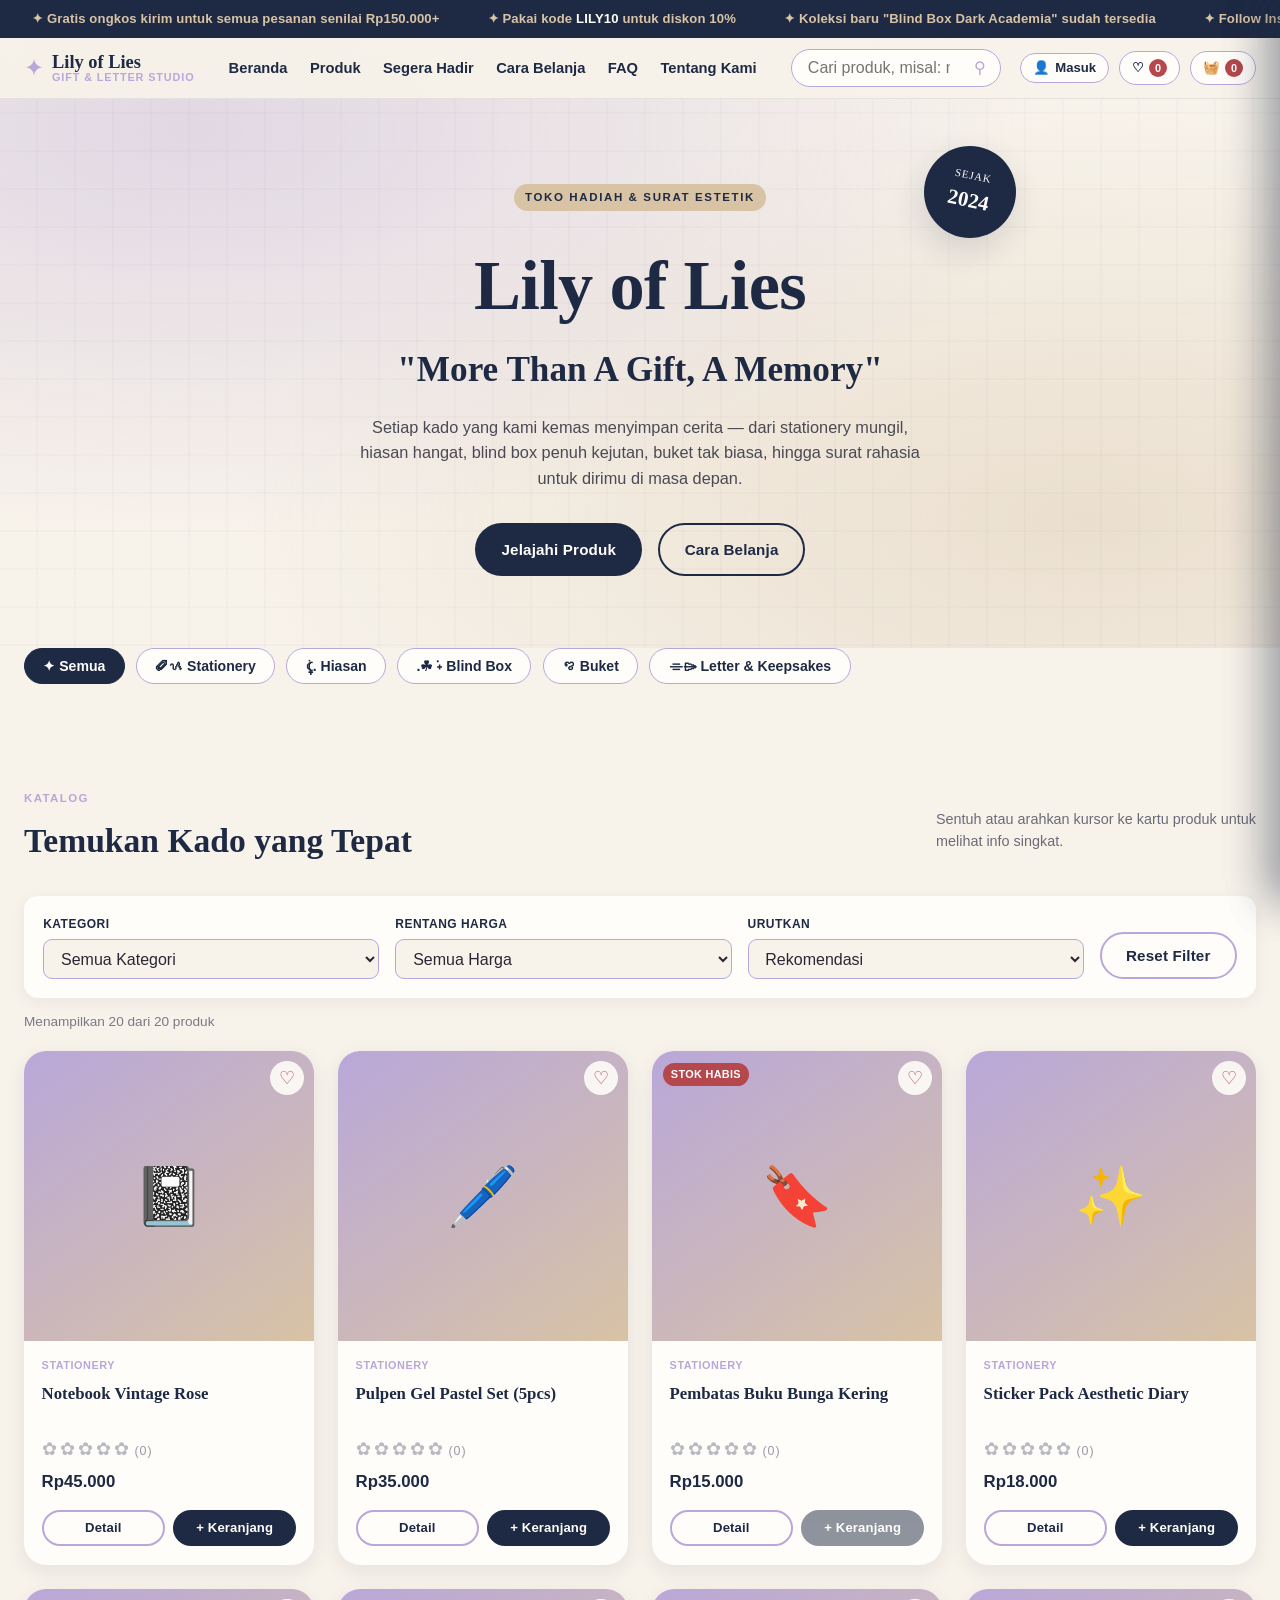
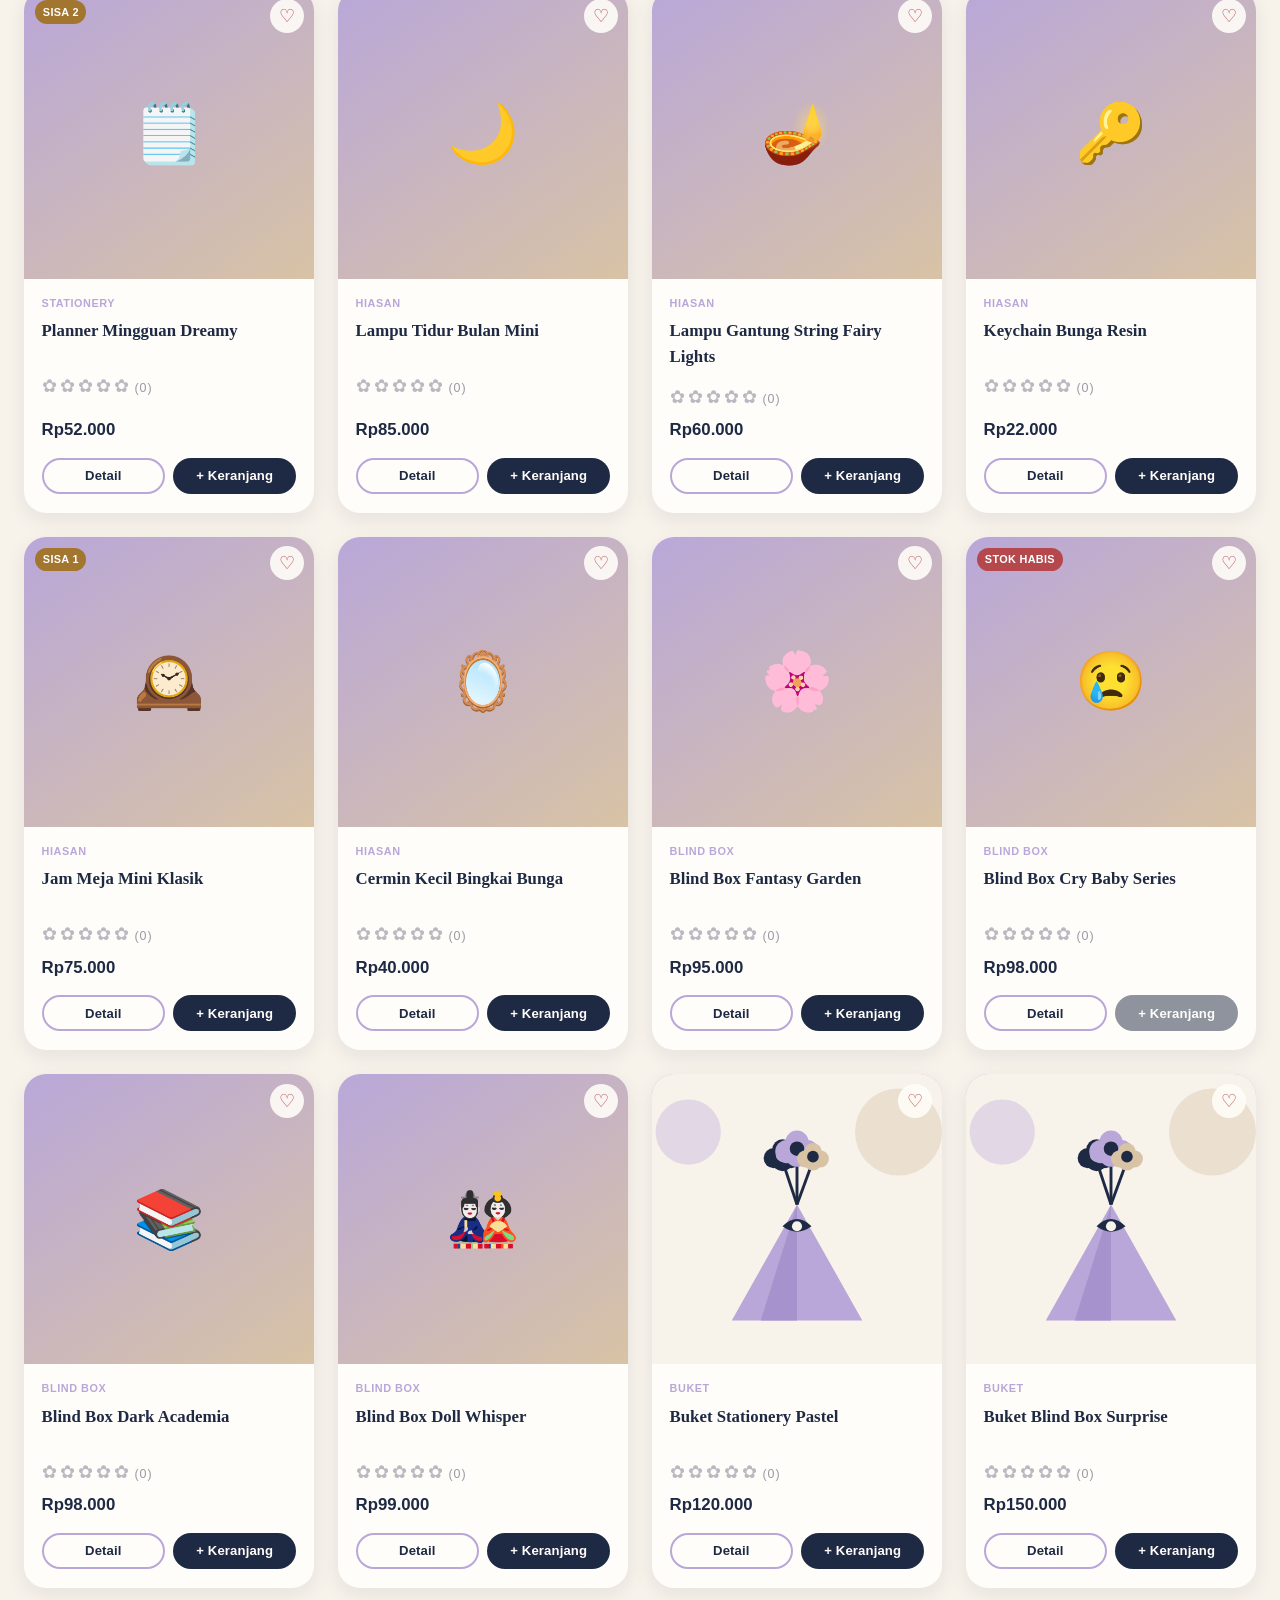
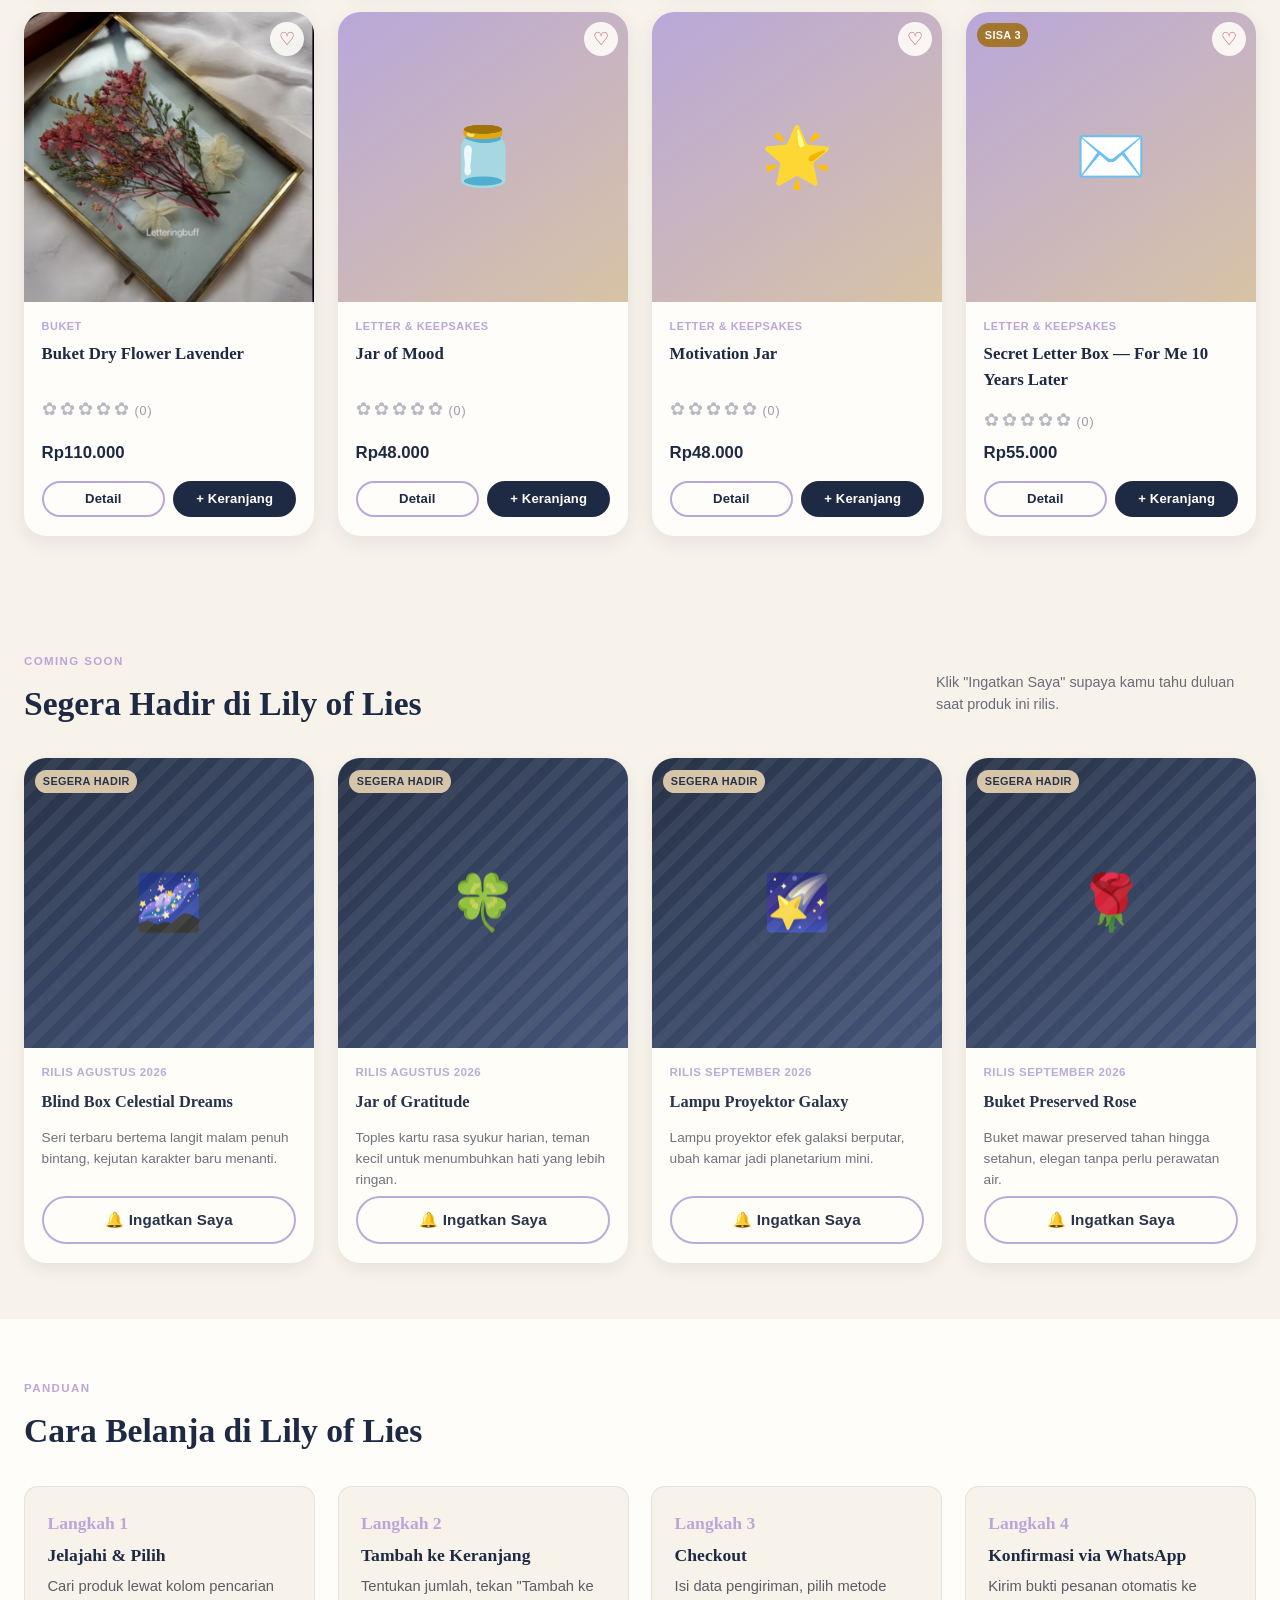
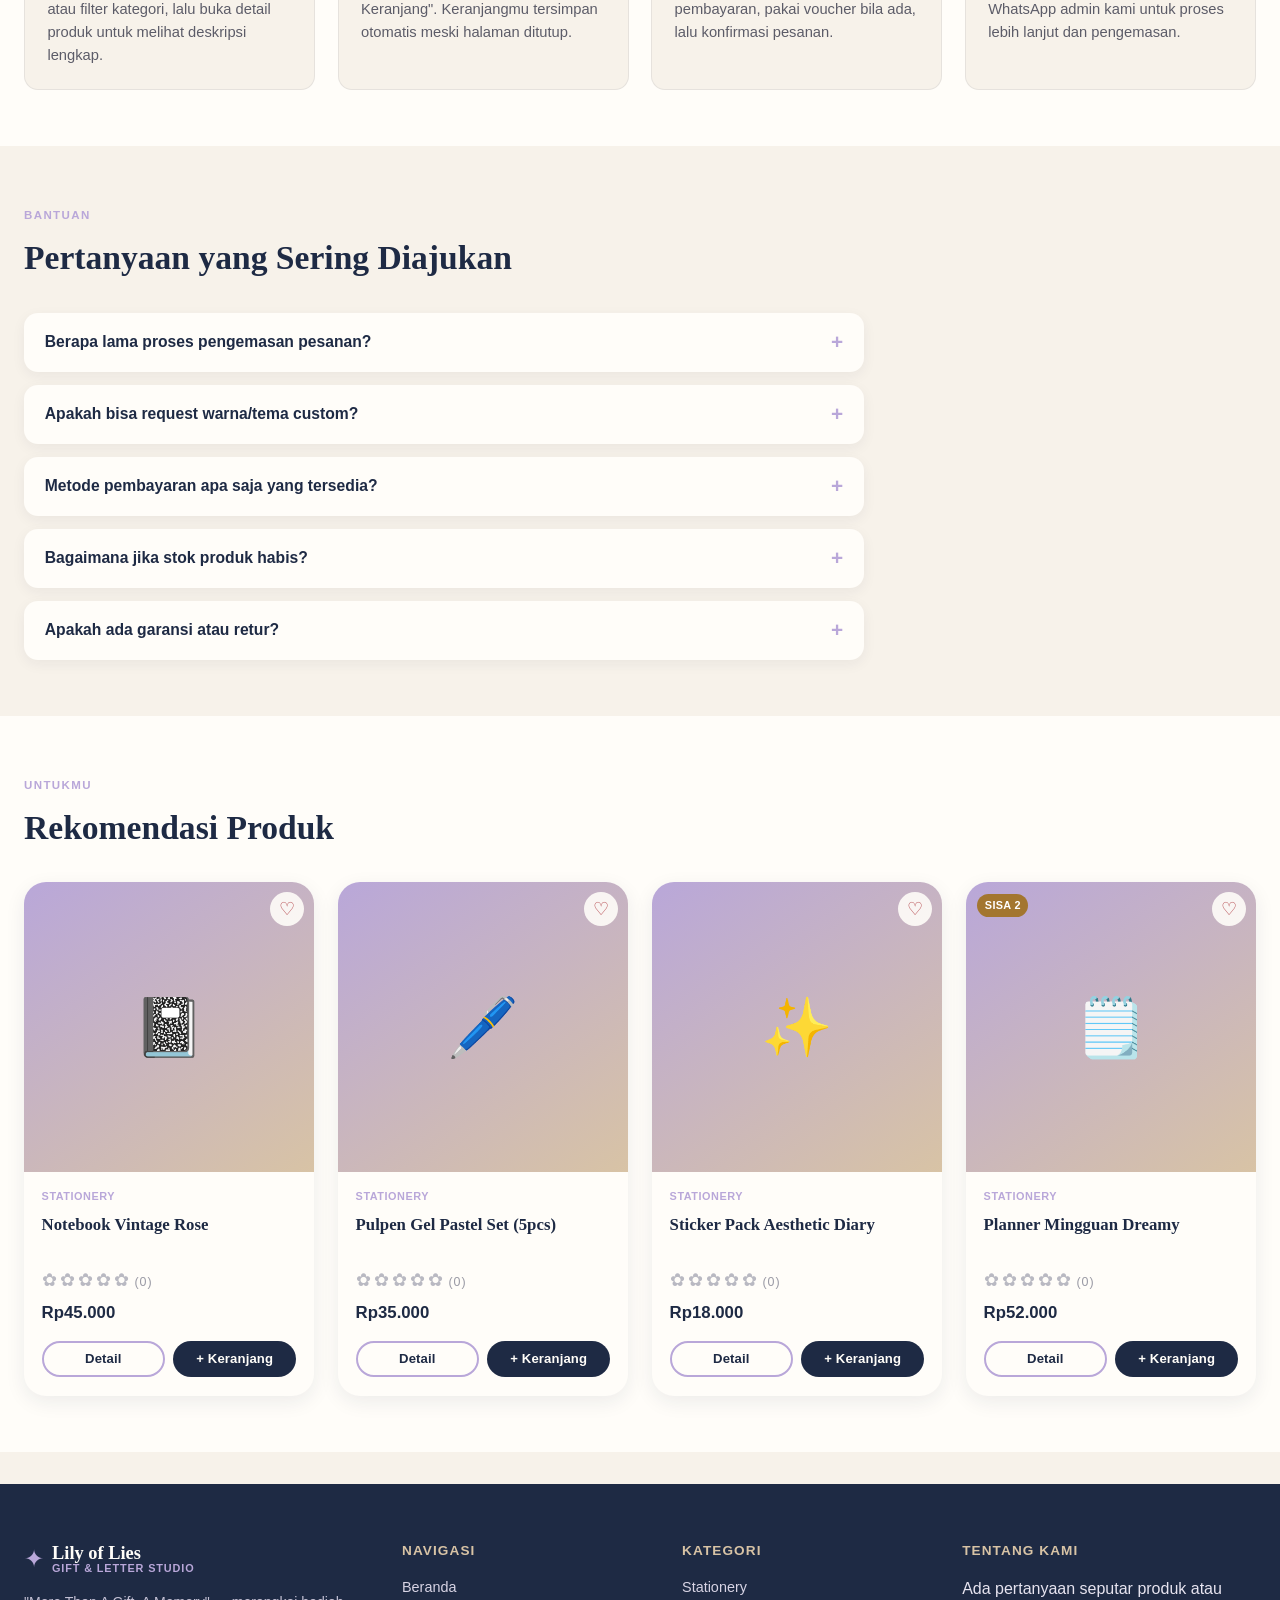
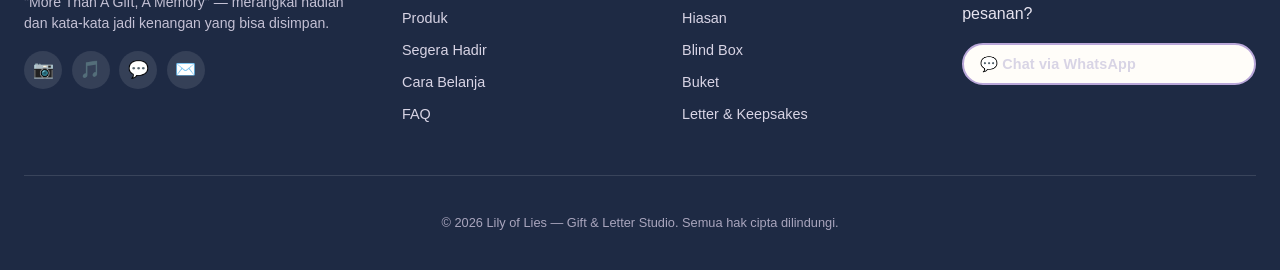
==== commit e9e64204: "Add files via upload" ====
--- a/index.html
+++ b/index.html
@@ -146,11 +146,11 @@
   <section class="cat-strip" aria-label="Kategori produk">
     <div class="cat-strip-inner" id="catStrip">
       <button class="cat-chip active" data-cat="all">✦ Semua</button>
-      <button class="cat-chip" data-cat="stationery">📓 Stationery</button>
-      <button class="cat-chip" data-cat="hiasan">🪔 Hiasan</button>
-      <button class="cat-chip" data-cat="blindbox">🎁 Blind Box</button>
-      <button class="cat-chip" data-cat="buket">💐 Buket</button>
-      <button class="cat-chip" data-cat="letter">✉️ Letter & Keepsakes</button>
+      <button class="cat-chip" data-cat="stationery">✐ᝰ Stationery</button>
+      <button class="cat-chip" data-cat="hiasan">ִֶָ࣪☾. Hiasan</button>
+      <button class="cat-chip" data-cat="blindbox">.☘︎ ݁˖ Blind Box</button>
+      <button class="cat-chip" data-cat="buket">ꨄ︎ Buket</button>
+      <button class="cat-chip" data-cat="letter">⌯⌲ Letter & Keepsakes</button>
     </div>
   </section>
 
@@ -425,28 +425,78 @@
   <div class="modal modal-login" role="dialog" aria-modal="true">
     <button class="modal-close" data-close="loginModal">✕</button>
     <div class="login-tabs" id="loginTabs">
-      <button class="login-tab active" data-tab="user">Login Pengguna</button>
-      <button class="login-tab" data-tab="admin">Login Admin</button>
-    </div>
+      <button class="login-tab active" data-tab="login">Masuk</button>
+      <button class="login-tab" data-tab="register">Daftar</button>
+      <button class="login-tab" data-tab="admin">Admin</button>
+    </div>
+    <p class="hint" id="loginNotice" hidden></p>
 
     <div class="login-form" id="loggedInView" hidden>
       <h4>Halo, <span id="loggedInName">Pengguna</span> 👋</h4>
       <p class="hint">Kamu masuk sebagai <span id="loggedInRole">pengguna</span>. Kamu bisa memberi rating &amp; ulasan produk sekarang.</p>
-      <button class="btn btn-ghost btn-block" id="logoutBtn">Keluar</button>
+      <div class="account-summary">
+        <div><strong>Email</strong><span id="loggedInEmail">-</span></div>
+        <div><strong>Nomor WA</strong><span id="loggedInPhone">Belum diisi</span></div>
+      </div>
+      <form class="login-form" id="editAccountForm" hidden>
+        <div class="form-row">
+          <label for="editNameInput">Nama</label>
+          <input type="text" id="editNameInput" required placeholder="Nama kamu">
+        </div>
+        <div class="form-row">
+          <label for="editEmailInput">Email</label>
+          <input type="email" id="editEmailInput" required placeholder="email@contoh.com">
+        </div>
+        <div class="form-row">
+          <label for="editPhoneInput">Nomor WhatsApp</label>
+          <input type="tel" id="editPhoneInput" placeholder="08xxxxxxxxxx">
+        </div>
+        <div class="form-row">
+          <label for="editAddressInput">Alamat</label>
+          <textarea id="editAddressInput" rows="2" placeholder="Alamat pengiriman"></textarea>
+        </div>
+        <button type="submit" class="btn btn-primary btn-block">Simpan Perubahan</button>
+      </form>
+      <div class="account-actions" id="accountActions">
+        <button class="btn btn-line btn-block" id="editProfileBtn">Edit Akun</button>
+        <button class="btn btn-ghost btn-block" id="logoutBtn">Keluar</button>
+      </div>
     </div>
 
     <form class="login-form" id="userLoginForm">
-      <h4>Masuk sebagai Pengguna</h4>
-      <div class="form-row">
-        <label for="userNameInput">Nama Panggilan</label>
-        <input type="text" id="userNameInput" required placeholder="Nama kamu">
-      </div>
-      <div class="form-row">
-        <label for="userEmailInput">Email</label>
-        <input type="email" id="userEmailInput" required placeholder="email@contoh.com">
-      </div>
-      <p class="hint">Login pengguna bersifat simulasi lokal — cukup isi nama & email untuk memberi rating dan ulasan.</p>
+      <h4>Masuk ke Akun</h4>
+      <div class="form-row">
+        <label for="loginNameInput">Nama</label>
+        <input type="text" id="loginNameInput" required placeholder="Nama kamu">
+      </div>
+      <div class="form-row">
+        <label for="loginEmailInput">Email</label>
+        <input type="email" id="loginEmailInput" required placeholder="email@contoh.com">
+      </div>
+      <p class="hint">Masuk dengan akun yang sudah kamu daftarkan untuk lanjut belanja.</p>
       <button type="submit" class="btn btn-primary btn-block">Masuk</button>
+    </form>
+
+    <form class="login-form" id="userRegisterForm" hidden>
+      <h4>Buat Akun Baru</h4>
+      <div class="form-row">
+        <label for="registerNameInput">Nama</label>
+        <input type="text" id="registerNameInput" required placeholder="Nama kamu">
+      </div>
+      <div class="form-row">
+        <label for="registerEmailInput">Email</label>
+        <input type="email" id="registerEmailInput" required placeholder="email@contoh.com">
+      </div>
+      <div class="form-row">
+        <label for="registerPhoneInput">Nomor WhatsApp</label>
+        <input type="tel" id="registerPhoneInput" placeholder="08xxxxxxxxxx">
+      </div>
+      <div class="form-row">
+        <label for="registerAddressInput">Alamat</label>
+        <textarea id="registerAddressInput" rows="2" placeholder="Alamat pengiriman"></textarea>
+      </div>
+      <p class="hint">Akun ini dipakai untuk checkout, memberi rating, dan melihat riwayat belanja kamu.</p>
+      <button type="submit" class="btn btn-primary btn-block">Daftar Sekarang</button>
     </form>
 
     <form class="login-form" id="adminLoginForm" hidden>
--- a/style.css
+++ b/style.css
@@ -73,6 +73,10 @@
   display:flex; gap:3rem; white-space:nowrap; padding-left:2rem; font-size:.82rem; font-weight:700; letter-spacing:.01em;
   animation:marqueeScroll 26s linear infinite;
 }
+@media (max-width:480px){
+  .promo-marquee-track{ gap:2rem; padding-left:1rem; font-size:.7rem; }
+  .promo-marquee{ height:32px; }
+}
 .promo-marquee-track span{ flex-shrink:0; color:var(--accent); }
 .promo-marquee-track span b{ color:var(--white); }
 @keyframes marqueeScroll{ from{ transform:translateX(0); } to{ transform:translateX(-50%); } }
@@ -89,7 +93,7 @@
 }
 .nav-inner{
   max-width:1280px; margin:0 auto; padding:.7rem 1.5rem;
-  display:flex; align-items:center; gap:1.2rem;
+  display:flex; align-items:center; gap:1.2rem; flex-shrink:1; min-width:0;
 }
 .brand{ display:flex; align-items:center; gap:.5rem; flex-shrink:0; }
 .brand-mark{ font-size:1.5rem; color:var(--secondary); }
@@ -113,11 +117,11 @@
 .nav-search input:focus{ border-color:var(--primary); width:250px; }
 .search-icon{ position:absolute; right:.9em; color:var(--secondary); pointer-events:none; }
 
-.nav-actions{ display:flex; align-items:center; gap:.6rem; }
+.nav-actions{ display:flex; align-items:center; gap:.6rem; flex-shrink:0; margin-left:auto; }
 .icon-btn{
   position:relative; background:var(--white); border:1.5px solid var(--secondary); border-radius:999px;
   padding:.5em .9em; display:flex; align-items:center; gap:.4em; font-weight:700; color:var(--primary);
-  transition:background .2s ease;
+  transition:background .2s ease; flex-shrink:0; white-space:nowrap;
 }
 .icon-btn:hover{ background:var(--secondary); }
 .account-label{ font-size:.82rem; max-width:90px; overflow:hidden; text-overflow:ellipsis; white-space:nowrap; }
@@ -454,11 +458,16 @@
 /* =========================================================
    LOGIN
 ========================================================= */
-.modal-login{ max-width:420px; }
-.login-tabs{ display:flex; gap:.5rem; margin-bottom:1.4rem; background:var(--white); border-radius:999px; padding:.3rem; }
+.modal-login{ max-width:460px; }
+.login-tabs{ display:flex; gap:.5rem; margin-bottom:1rem; background:var(--white); border-radius:999px; padding:.3rem; }
 .login-tab{ flex:1; background:none; border:none; padding:.6em; border-radius:999px; font-weight:700; color:var(--primary); font-size:.88rem; }
 .login-tab.active{ background:var(--primary); color:var(--white); }
 .login-form h4{ margin-top:0; }
+.account-actions{ display:flex; gap:.6rem; flex-wrap:wrap; margin-top:.8rem; }
+.account-actions .btn{ flex:1; min-width:140px; }
+.account-summary{ background:var(--bg); border:1.5px solid rgba(30,42,68,0.08); border-radius:var(--radius-sm); padding:.8rem 1rem; display:grid; gap:.45rem; margin-bottom:.9rem; }
+.account-summary div{ display:flex; justify-content:space-between; gap:.8rem; font-size:.85rem; color:#4a4a55; }
+.account-summary strong{ color:var(--primary); }
 
 /* =========================================================
    ADMIN PANEL
@@ -505,26 +514,31 @@
 .footer-bottom{ max-width:1280px; margin:2.5rem auto 0; padding-top:1.5rem; border-top:1px solid rgba(255,255,255,0.12); text-align:center; font-size:.8rem; color:#a9a5bd; }
 
 /* =========================================================
-   RESPONSIVE
-========================================================= */
+   RESPONSIVE DESIGN — Mobile First Approach
+========================================================= */
+
+/* Tablet & Small Desktop (960px and below) */
 @media (max-width:960px){
   .pm-grid{ grid-template-columns:1fr; }
   .checkout-grid{ grid-template-columns:1fr; }
   .footer-grid{ grid-template-columns:1fr 1fr; }
-}
-
+  .product-grid{ grid-template-columns:repeat(auto-fill, minmax(200px,1fr)); gap:1.2rem; }
+  .upcoming-grid{ grid-template-columns:repeat(auto-fill, minmax(200px,1fr)); gap:1.2rem; }
+}
+
+/* Tablet (768px - 820px) */
 @media (max-width:820px){
   .nav-links{ display:none; }
   .nav-links.open-mobile{
     display:flex; position:fixed; top:90px; left:0; right:0; z-index:499;
     background:var(--bg); flex-direction:column; padding:1.2rem 1.6rem; gap:1rem;
-    box-shadow:0 12px 24px rgba(30,42,68,0.12);
+    box-shadow:0 12px 24px rgba(30,42,68,0.12); max-height:calc(100vh - 90px); overflow-y:auto;
   }
   .nav-search input{ width:150px; }
   .nav-search input:focus{ width:180px; }
   .account-label{ display:none; }
   .hamburger{ display:flex; }
-  body{ padding-bottom:64px; } /* space for mobile tabbar */
+  body{ padding-bottom:64px; }
   .mobile-tabbar{
     display:flex; position:fixed; bottom:0; left:0; right:0; z-index:500; background:var(--white);
     border-top:1px solid rgba(30,42,68,0.1); box-shadow:0 -4px 16px rgba(30,42,68,0.08);
@@ -532,42 +546,131 @@
   .mobile-tabbar a, .mobile-tabbar button{
     flex:1; display:flex; flex-direction:column; align-items:center; gap:2px; padding:.5rem 0 .4rem;
     background:none; border:none; color:var(--primary); font-size:.68rem; font-weight:700; position:relative;
+    transition:background .15s ease;
   }
+  .mobile-tabbar a:active, .mobile-tabbar button:active{ background:rgba(185,167,217,0.1); }
   .mobile-tabbar span:first-child{ font-size:1.2rem; }
   .tab-cart-count{ position:absolute; top:2px; right:22%; }
-}
-
+  .product-grid{ grid-template-columns:repeat(auto-fill, minmax(160px,1fr)); gap:1rem; }
+  .upcoming-grid{ grid-template-columns:repeat(auto-fill, minmax(160px,1fr)); gap:1rem; }
+  .steps-grid{ grid-template-columns:1fr; }
+  .recommend-mini-grid{ grid-template-columns:repeat(auto-fill, minmax(120px,1fr)); gap:.7rem; }
+  .filter-bar{ flex-direction:column; align-items:stretch; }
+  .filter-group{ min-width:auto; }
+  .nav-inner{ gap:.15rem; padding:.5rem .6rem; }
+  .nav-actions{ gap:.25rem; }
+  .icon-btn{ padding:.3em .5em; font-size:.85rem; }
+}
+
+/* Tablet Landscape & Large Phone (641px - 767px) */
+@media (max-width:767px) and (min-width:641px){
+  .product-grid{ grid-template-columns:repeat(auto-fill, minmax(180px,1fr)); gap:1rem; }
+  .upcoming-grid{ grid-template-columns:repeat(auto-fill, minmax(180px,1fr)); gap:1rem; }
+}
+
+/* Phone (640px and below) */
 @media (max-width:640px){
-  .hero{ padding-top:10rem; }
+  .hero{ padding-top:10rem; padding-bottom:3rem; }
   .hero-seal{ display:none; }
+  .hero-title{ font-size:clamp(2rem, 6vw, 3rem); }
+  .hero-slogan{ font-size:clamp(1.3rem, 3.5vw, 1.8rem); }
+  .hero-cta{ flex-direction:column; }
+  .hero-cta .btn{ width:100%; }
   .filter-bar{ flex-direction:column; align-items:stretch; }
+  .filter-group{ min-width:auto; }
   .section-head{ flex-direction:column; align-items:flex-start; }
-  .footer-grid{ grid-template-columns:1fr; }
-  .modal{ padding:1.4rem; }
+  .section-head h2{ font-size:clamp(1.2rem, 2.5vw, 1.8rem); }
+  .footer-grid{ grid-template-columns:1fr; gap:1.4rem; }
+  .footer-col h5{ margin:0 0 .6rem; }
+  .modal{ padding:1.4rem; max-height:90vh; }
+  .modal-product{ max-width:100%; }
+  .pm-media{ aspect-ratio:1/1; font-size:3rem; }
+  .pm-qty-row{ gap:.6rem; }
   .cart-drawer{ width:100%; }
-}
-
-@media (max-width:420px){
-  .product-grid{ grid-template-columns:repeat(auto-fill,minmax(150px,1fr)); gap:1rem; }
-  .card-media{ font-size:2.6rem; }
+  .checkout-summary{ align-self:auto; margin-top:1rem; }
+  .product-grid{ grid-template-columns:repeat(auto-fill, minmax(150px,1fr)); gap:.8rem; }
+  .card-media{ font-size:2.6rem; aspect-ratio:1/1; }
+  .card-body{ padding:.8rem 1rem 1rem; }
+  .upcoming-grid{ grid-template-columns:repeat(auto-fill, minmax(150px,1fr)); gap:.8rem; }
+  .upcoming-media{ font-size:2.4rem; }
+  .recommend-mini-grid{ grid-template-columns:repeat(auto-fill, minmax(100px,1fr)); gap:.6rem; }
+  .steps-grid{ grid-template-columns:1fr; }
+  .faq-list{ max-width:100%; }
+  .faq-q{ padding:.9rem 1rem; font-size:.92rem; }
+  .faq-a{ max-height:280px; }
+  .section{ padding:2.5rem 1.2rem; }
+  .nav-inner{ gap:.2rem; padding:.5rem .7rem; }
+  .nav-actions{ gap:.3rem; }
+  .cat-strip-inner{ gap:.5rem; padding-bottom:.2rem; }
+}
+
+/* Small Phone (480px and below) */
+@media (max-width:480px){
   .nav-search{ display:none; }
-  .nav-inner{ gap:.4rem; padding:.6rem .6rem; }
-  .nav-actions{ gap:.25rem; }
-  .icon-btn{ padding:.35em .45em; }
-  .brand-mark{ font-size:1.2rem; }
-  .brand-name{ font-size:1rem; }
-  .brand-sub{ font-size:.6rem; }
-}
-
+  .hamburger{ padding:4px; }
+  .hamburger span{ width:18px; height:1.5px; }
+  .product-grid{ grid-template-columns:repeat(auto-fill, minmax(130px,1fr)); gap:.6rem; }
+  .card-media{ font-size:2.2rem; }
+  .card-body{ padding:.6rem .8rem .8rem; }
+  .card-name{ font-size:.95rem; min-height:2.2em; }
+  .card-price{ font-size:.95rem; }
+  .card-actions .btn{ padding:.55em .4em; font-size:.76rem; }
+  .upcoming-grid{ grid-template-columns:repeat(auto-fill, minmax(130px,1fr)); gap:.6rem; }
+  .upcoming-media{ font-size:2rem; }
+  .recommend-mini-grid{ grid-template-columns:repeat(2, 1fr); }
+  .brand-mark{ font-size:1.1rem; }
+  .brand-name{ font-size:.9rem; }
+  .brand-sub{ font-size:.5rem; }
+  .icon-btn{ padding:.25em .4em; font-size:.75rem; }
+  .account-label{ font-size:.75rem; max-width:70px; }
+  .nav-inner{ gap:.1rem; padding:.45rem .5rem; }
+  .nav-actions{ gap:.15rem; }
+  .hero-title{ font-size:clamp(1.6rem, 5vw, 2.2rem); }
+  .faq-q{ padding:.75rem .9rem; font-size:.88rem; }
+  .modal-title{ font-size:1.2rem; margin-bottom:1rem; }
+  .pm-name{ font-size:1.2rem; }
+  .pm-price{ font-size:1.2rem; }
+}
+
+/* Extra Small Phone (340px and below) */
 @media (max-width:340px){
   .brand-sub{ display:none; }
-  .brand-name{ font-size:.92rem; }
-  .icon-btn{ padding:.3em .4em; }
-  .nav-actions{ gap:.15rem; }
-  .nav-inner{ gap:.25rem; padding:.5rem .5rem; }
-}
-
-/* Reduced motion */
+  .brand-name{ font-size:.75rem; }
+  .brand-mark{ font-size:.95rem; }
+  .hamburger{ padding:3px; }
+  .hamburger span{ width:16px; height:1.5px; gap:3px; }
+  .icon-btn{ padding:.2em .3em; font-size:.65rem; }
+  .account-label{ display:none; }
+  .nav-actions{ gap:.1rem; }
+  .nav-inner{ gap:.1rem; padding:.4rem .4rem; }
+  .product-grid{ grid-template-columns:repeat(2, 1fr); gap:.5rem; }
+  .card-media{ font-size:1.8rem; }
+  .card-body{ padding:.5rem .6rem .7rem; }
+  .card-name{ font-size:.85rem; min-height:2em; line-height:1.2; }
+  .card-price{ font-size:.85rem; }
+  .upcoming-grid{ grid-template-columns:repeat(2, 1fr); gap:.5rem; }
+  .hero-title{ font-size:clamp(1.4rem, 4.5vw, 2rem); }
+  .hero-slogan{ font-size:clamp(1.1rem, 3vw, 1.4rem); }
+  .eyebrow{ font-size:.65rem; padding:.3em .8em; margin-bottom:.8rem; }
+  .faq-q{ padding:.65rem .8rem; font-size:.8rem; }
+  .faq-q span{ font-size:1.1rem; }
+}
+
+/* Landscape Phones & Tablets */
+@media (max-height:500px) and (orientation:landscape){
+  .hero{ padding-top:5.5rem; padding-bottom:1.5rem; }
+  .nav-inner{ padding:.5rem 1rem; }
+  .mobile-tabbar a, .mobile-tabbar button{ padding:.35rem 0 .25rem; font-size:.6rem; }
+  .mobile-tabbar span:first-child{ font-size:1rem; }
+}
+
+/* High Pixel Density Displays */
+@media (-webkit-min-device-pixel-ratio: 2), (min-resolution: 192dpi){
+  body{ -webkit-font-smoothing:antialiased; }
+}
+
+/* Reduced Motion */
 @media (prefers-reduced-motion: reduce){
   *{ animation-duration:0.001ms !important; transition-duration:0.001ms !important; scroll-behavior:auto !important; }
-}
+  .fly-cart-item{ animation:none !important; }
+}
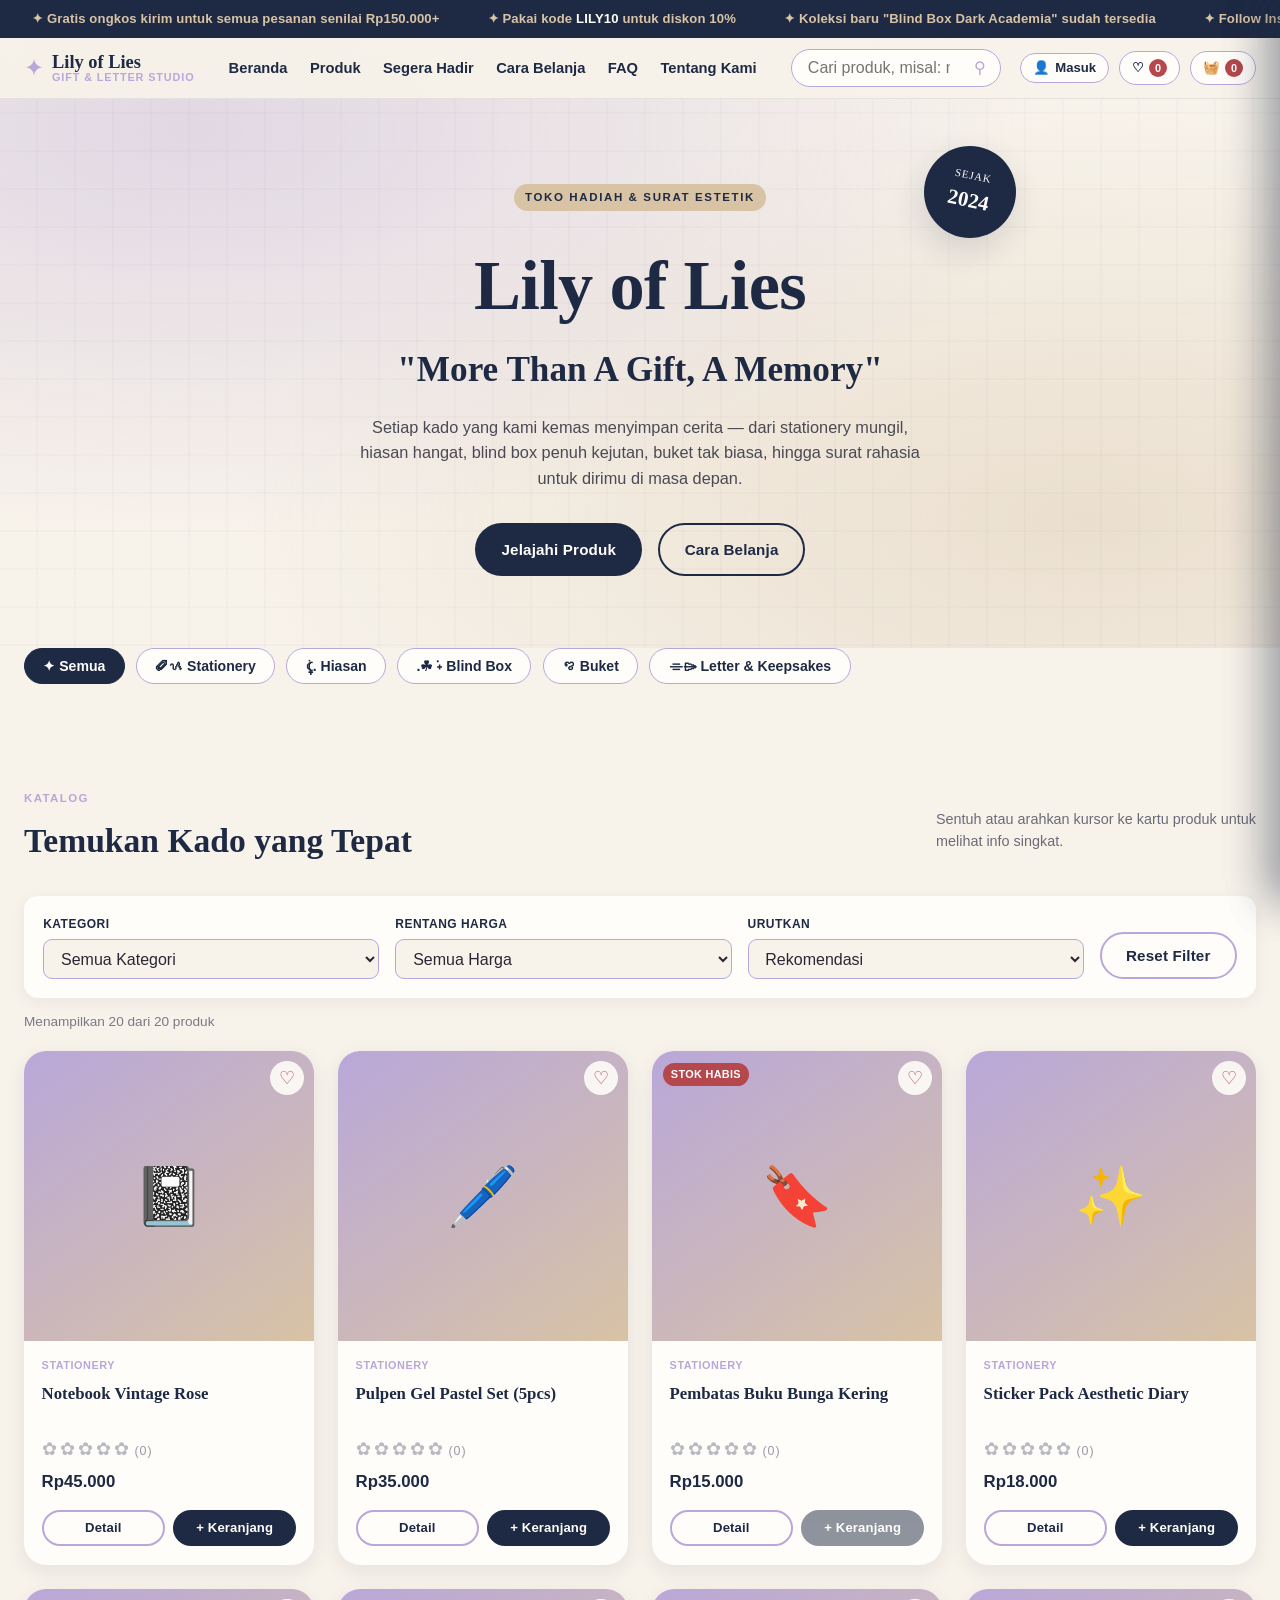
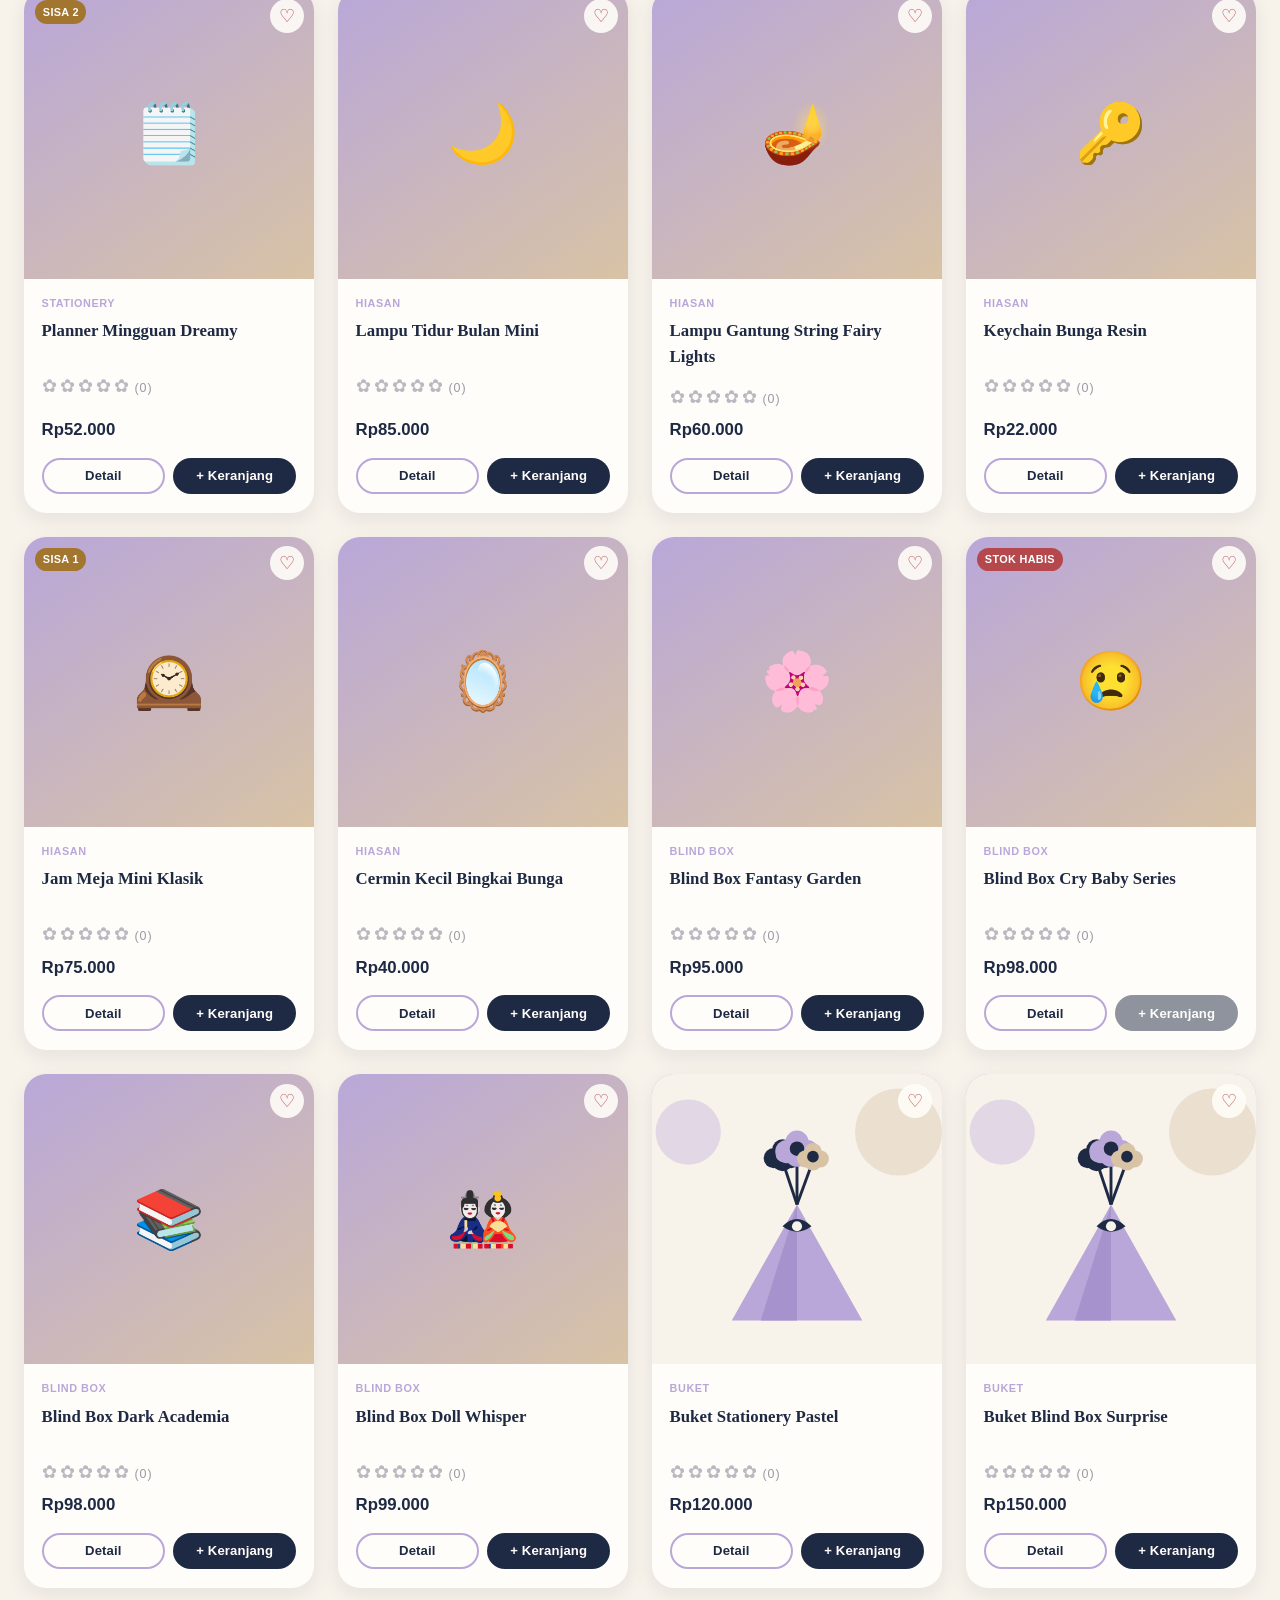
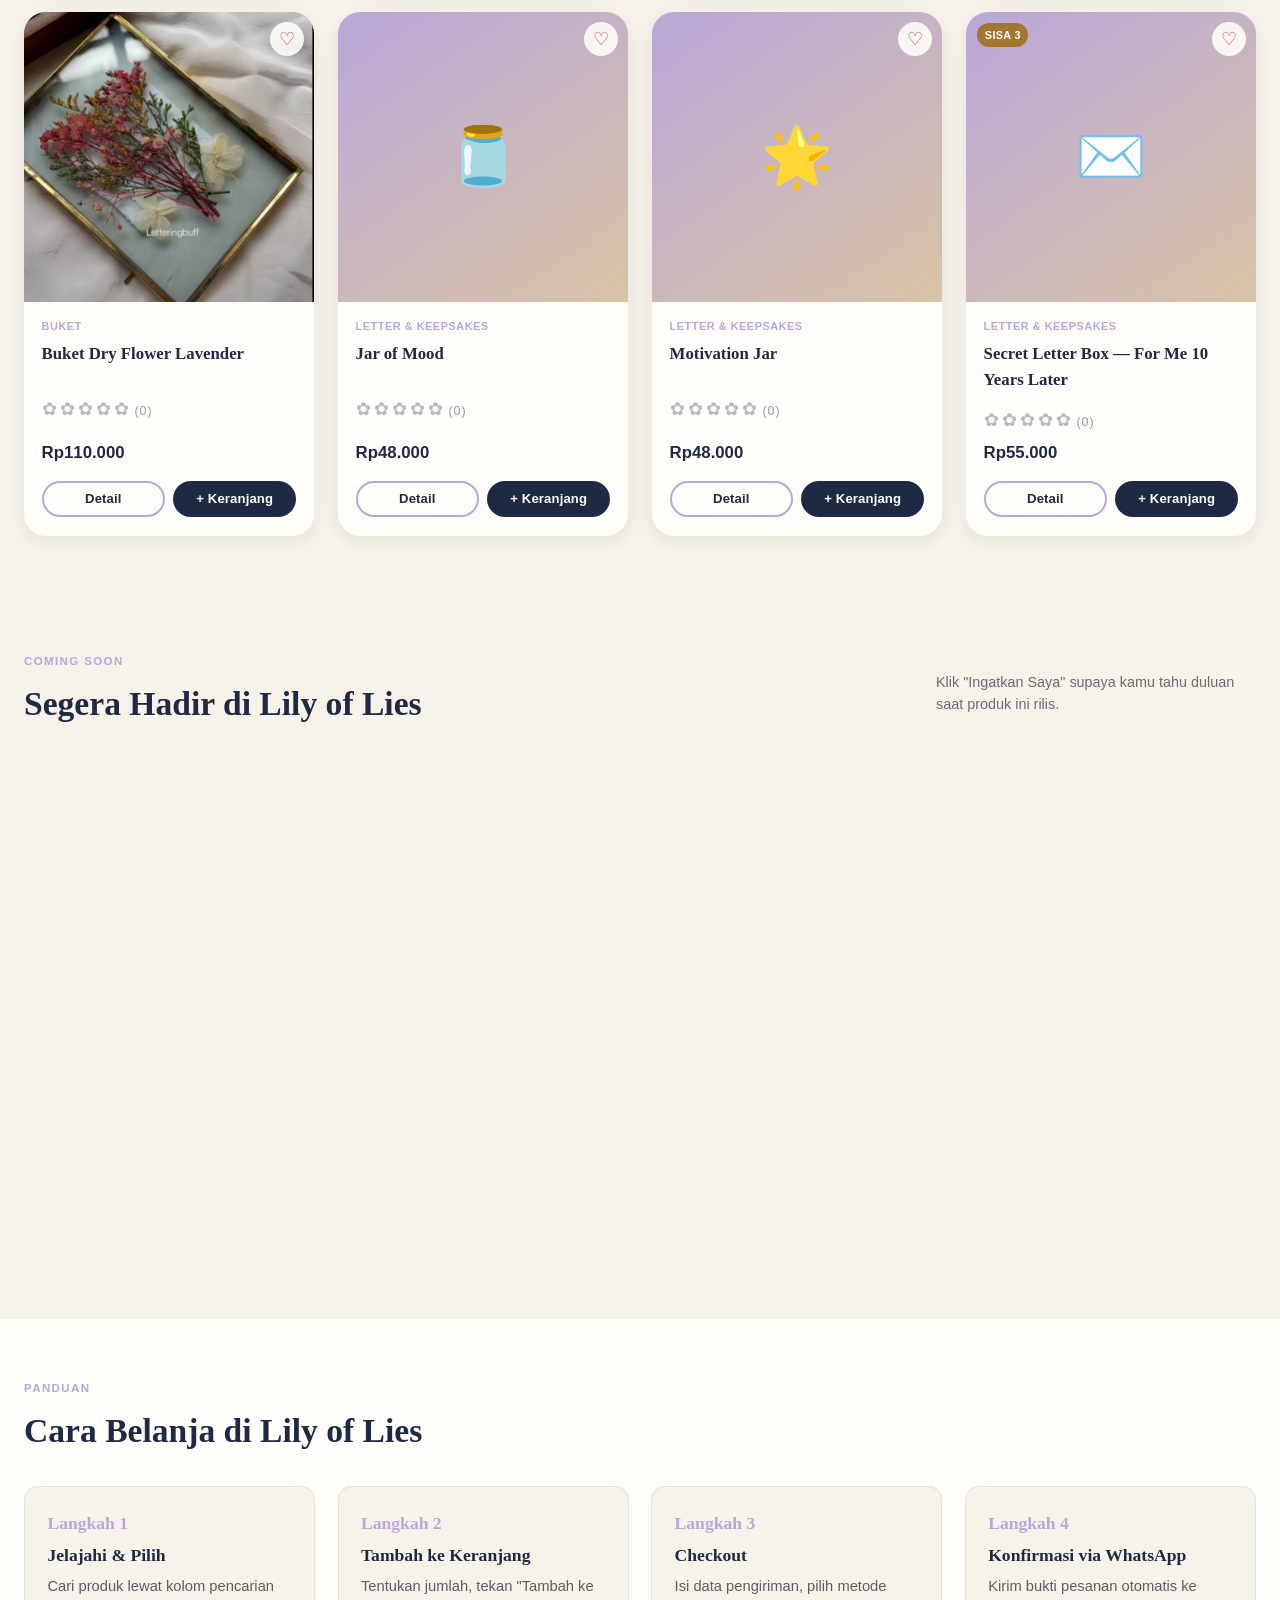
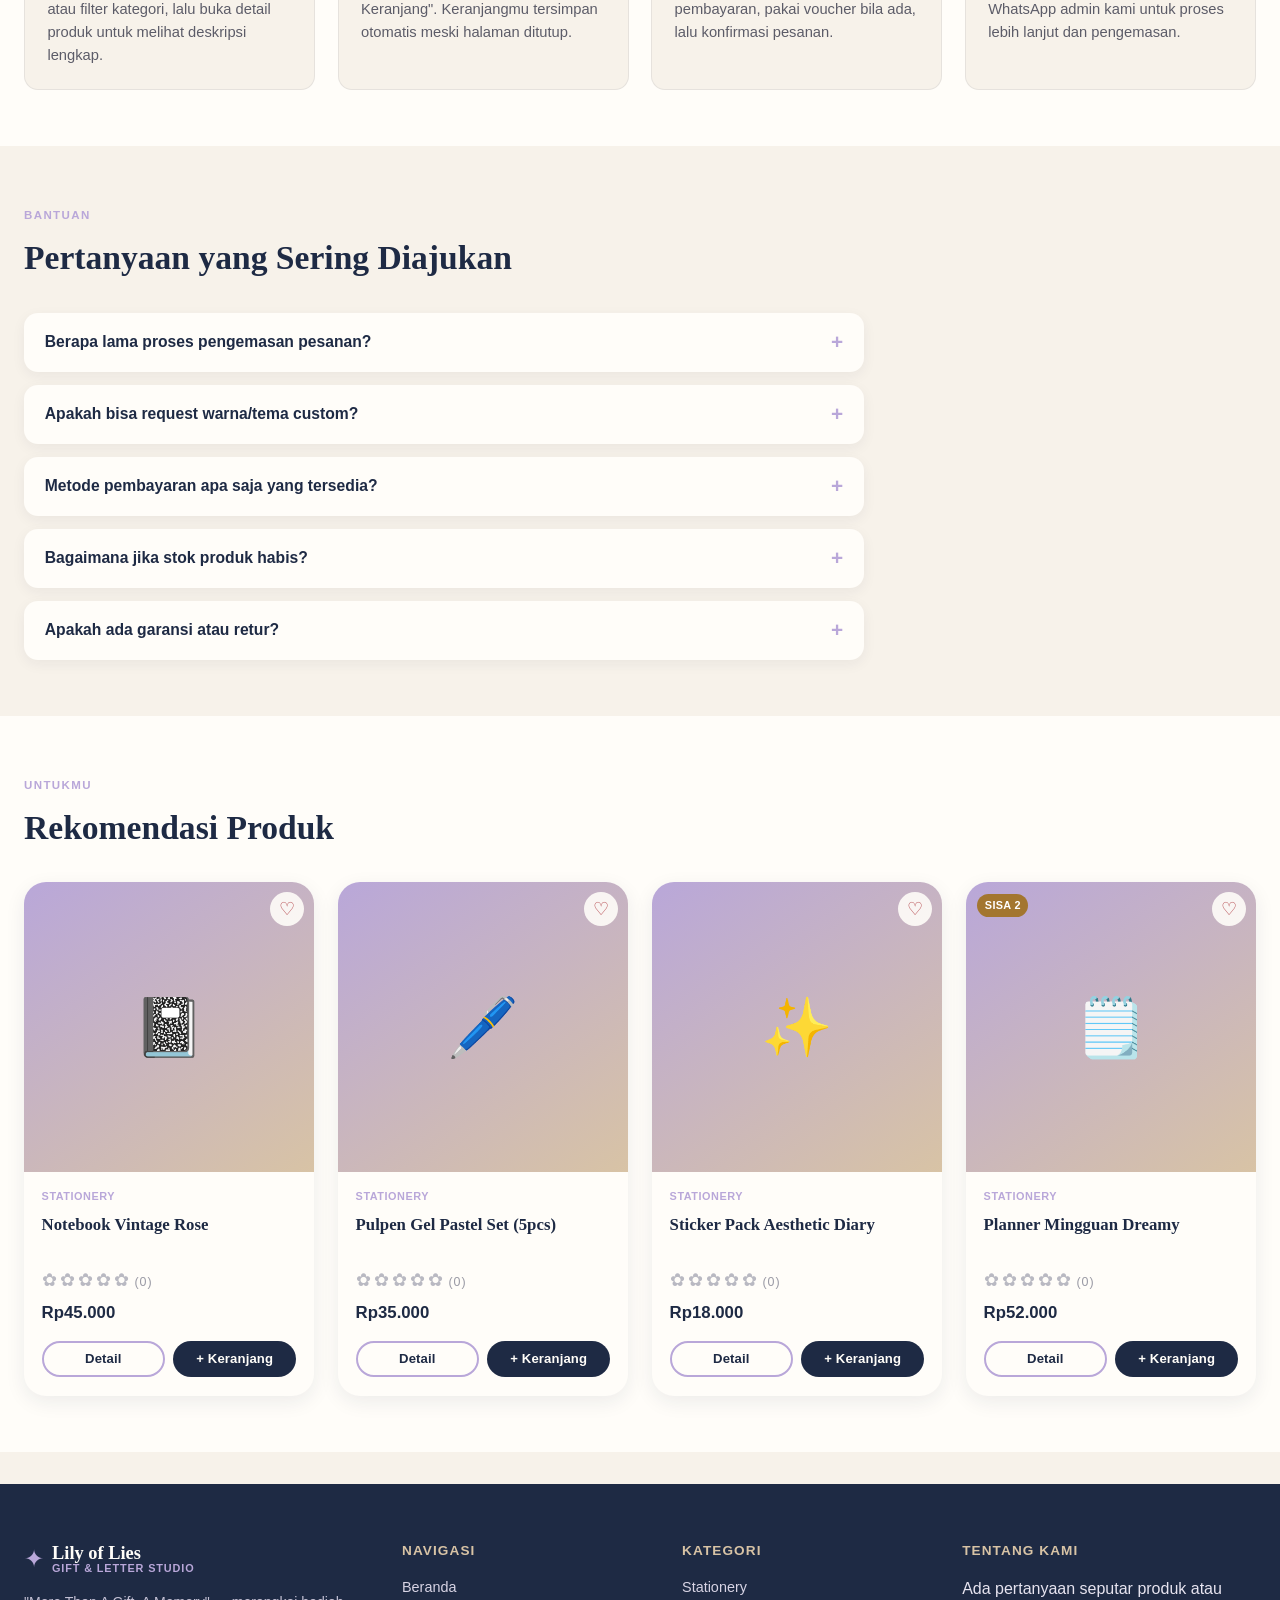
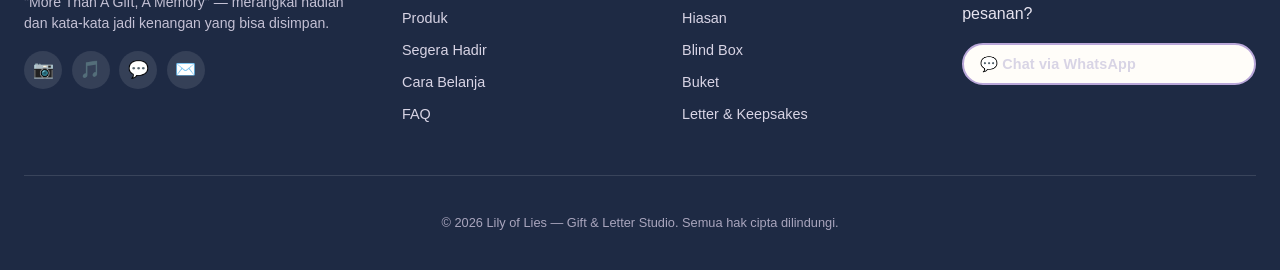
==== commit 8501d7c3: "Add files via upload" ====
--- a/index.html
+++ b/index.html
@@ -435,15 +435,32 @@
       <h4>Halo, <span id="loggedInName">Pengguna</span> 👋</h4>
       <p class="hint">Kamu masuk sebagai <span id="loggedInRole">pengguna</span>. Kamu bisa memberi rating &amp; ulasan produk sekarang.</p>
       <div class="account-summary">
+        <div style="display:flex;gap:1rem;align-items:center;">
+          <img id="loggedInAvatar" src="" alt="Avatar" style="width:48px;height:48px;border-radius:50%;object-fit:cover;display:none;">
+          <div>
+            <div><strong id="loggedInNameShort">-</strong></div>
+            <div style="color:#6b6b78;font-size:.9rem">Akun pengguna</div>
+          </div>
+        </div>
         <div><strong>Email</strong><span id="loggedInEmail">-</span></div>
         <div><strong>Nomor WA</strong><span id="loggedInPhone">Belum diisi</span></div>
       </div>
+      <div class="account-actions" style="margin-top:.6rem;">
+        <button class="btn btn-line btn-block" id="openOrdersBtn">Lihat Pesanan</button>
+        <button class="btn btn-line btn-block" id="editProfileBtn">Edit Akun</button>
+        <button class="btn btn-ghost btn-block" id="logoutBtn">Keluar</button>
+      </div>
       <form class="login-form" id="editAccountForm" hidden>
         <div class="form-row">
           <label for="editNameInput">Nama</label>
           <input type="text" id="editNameInput" required placeholder="Nama kamu">
         </div>
         <div class="form-row">
+          <label for="editPhotoInput">Foto Profil (opsional)</label>
+          <input type="file" id="editPhotoInput" accept="image/*">
+          <div style="margin-top:.5rem;"><img id="editPhotoPreview" src="" alt="Preview" style="width:72px;height:72px;border-radius:10px;display:none;object-fit:cover;border:1px solid rgba(30,42,68,0.06);"></div>
+        </div>
+        <div class="form-row">
           <label for="editEmailInput">Email</label>
           <input type="email" id="editEmailInput" required placeholder="email@contoh.com">
         </div>
@@ -457,10 +474,7 @@
         </div>
         <button type="submit" class="btn btn-primary btn-block">Simpan Perubahan</button>
       </form>
-      <div class="account-actions" id="accountActions">
-        <button class="btn btn-line btn-block" id="editProfileBtn">Edit Akun</button>
-        <button class="btn btn-ghost btn-block" id="logoutBtn">Keluar</button>
-      </div>
+      <!-- duplicate action buttons removed (keberadaan tombol sudah di atas) -->
     </div>
 
     <form class="login-form" id="userLoginForm">
@@ -513,6 +527,18 @@
       <p class="hint">Demo — Username: <b>admin</b> · Password: <b>admin123</b></p>
       <button type="submit" class="btn btn-primary btn-block">Masuk sebagai Admin</button>
     </form>
+  </div>
+</div>
+
+<!-- =========================================================
+     AKUN - RIWAYAT PESANAN (Modal terpisah untuk pelanggan)
+========================================================= -->
+<div class="modal-overlay" id="accountOrdersModal" hidden>
+  <div class="modal modal-admin" role="dialog" aria-modal="true">
+    <button class="modal-close" data-close="accountOrdersModal">✕</button>
+    <h2 class="modal-title">Riwayat Pesanan Saya</h2>
+    <div id="accountOrdersList" class="order-history-list"></div>
+    <div style="margin-top:1rem;text-align:right;"><button class="btn btn-ghost" data-close="accountOrdersModal">Tutup</button></div>
   </div>
 </div>
 
@@ -533,6 +559,27 @@
         <tbody id="adminTableBody"><!-- diisi JS --></tbody>
       </table>
     </div>
+
+    <div class="admin-subpanel">
+      <div class="admin-subhead">
+        <h3>Pesanan Masuk</h3>
+        <input type="search" id="adminOrderSearchInput" placeholder="Cari atas nama..." aria-label="Cari pesanan" />
+      </div>
+      <div class="admin-table-wrap">
+        <table class="admin-table admin-orders-table">
+          <thead>
+            <tr><th>Nama</th><th>No. Pesanan</th><th>Tanggal</th><th>Total</th><th>Items</th><th>Status</th></tr>
+          </thead>
+          <tbody id="adminOrdersBody"><!-- diisi JS --></tbody>
+        </table>
+      </div>
+    </div>
+
+    <div class="admin-subpanel">
+      <h3>Ulasan Pelanggan</h3>
+      <div id="adminReviewPanel"></div>
+    </div>
+
     <div class="admin-foot">
       <button class="btn btn-ghost" id="adminLogoutBtn">Keluar dari Admin</button>
     </div>
--- a/style.css
+++ b/style.css
@@ -468,6 +468,19 @@
 .account-summary{ background:var(--bg); border:1.5px solid rgba(30,42,68,0.08); border-radius:var(--radius-sm); padding:.8rem 1rem; display:grid; gap:.45rem; margin-bottom:.9rem; }
 .account-summary div{ display:flex; justify-content:space-between; gap:.8rem; font-size:.85rem; color:#4a4a55; }
 .account-summary strong{ color:var(--primary); }
+.account-orders{ margin-bottom:1rem; }
+.account-orders-head{ display:flex; align-items:center; justify-content:space-between; gap:1rem; margin-bottom:.75rem; }
+.order-history-list{ display:flex; flex-direction:column; gap:.8rem; }
+.order-history-item{ background:var(--white); border-radius:var(--radius-md); padding:1rem; box-shadow:0 10px 26px rgba(30,42,68,0.06); }
+.order-history-item strong{ display:block; margin-bottom:.35rem; color:var(--primary); }
+.order-history-item small{ display:block; color:#6b6b78; margin-bottom:.7rem; }
+.order-history-item p{ margin:0; color:#4a4a55; font-size:.9rem; line-height:1.5; }
+.admin-orders-table{ width:100%; }
+.admin-order-empty{ padding:1rem; color:#6b6b78; text-align:center; }
+.review-reply-card{ display:grid; gap:.75rem; margin-top:.9rem; }
+.review-reply-card textarea{ width:100%; min-height:88px; padding:.8em 1em; border-radius:14px; border:1.5px solid var(--secondary); background:var(--bg); resize:vertical; }
+.reply-actions{ display:flex; justify-content:flex-end; }
+.review-reply-note{ padding:.75rem 1rem; border-left:4px solid var(--secondary); background:rgba(247,242,234,0.8); border-radius:14px; color:#4a4a55; font-size:.9rem; }
 
 /* =========================================================
    ADMIN PANEL
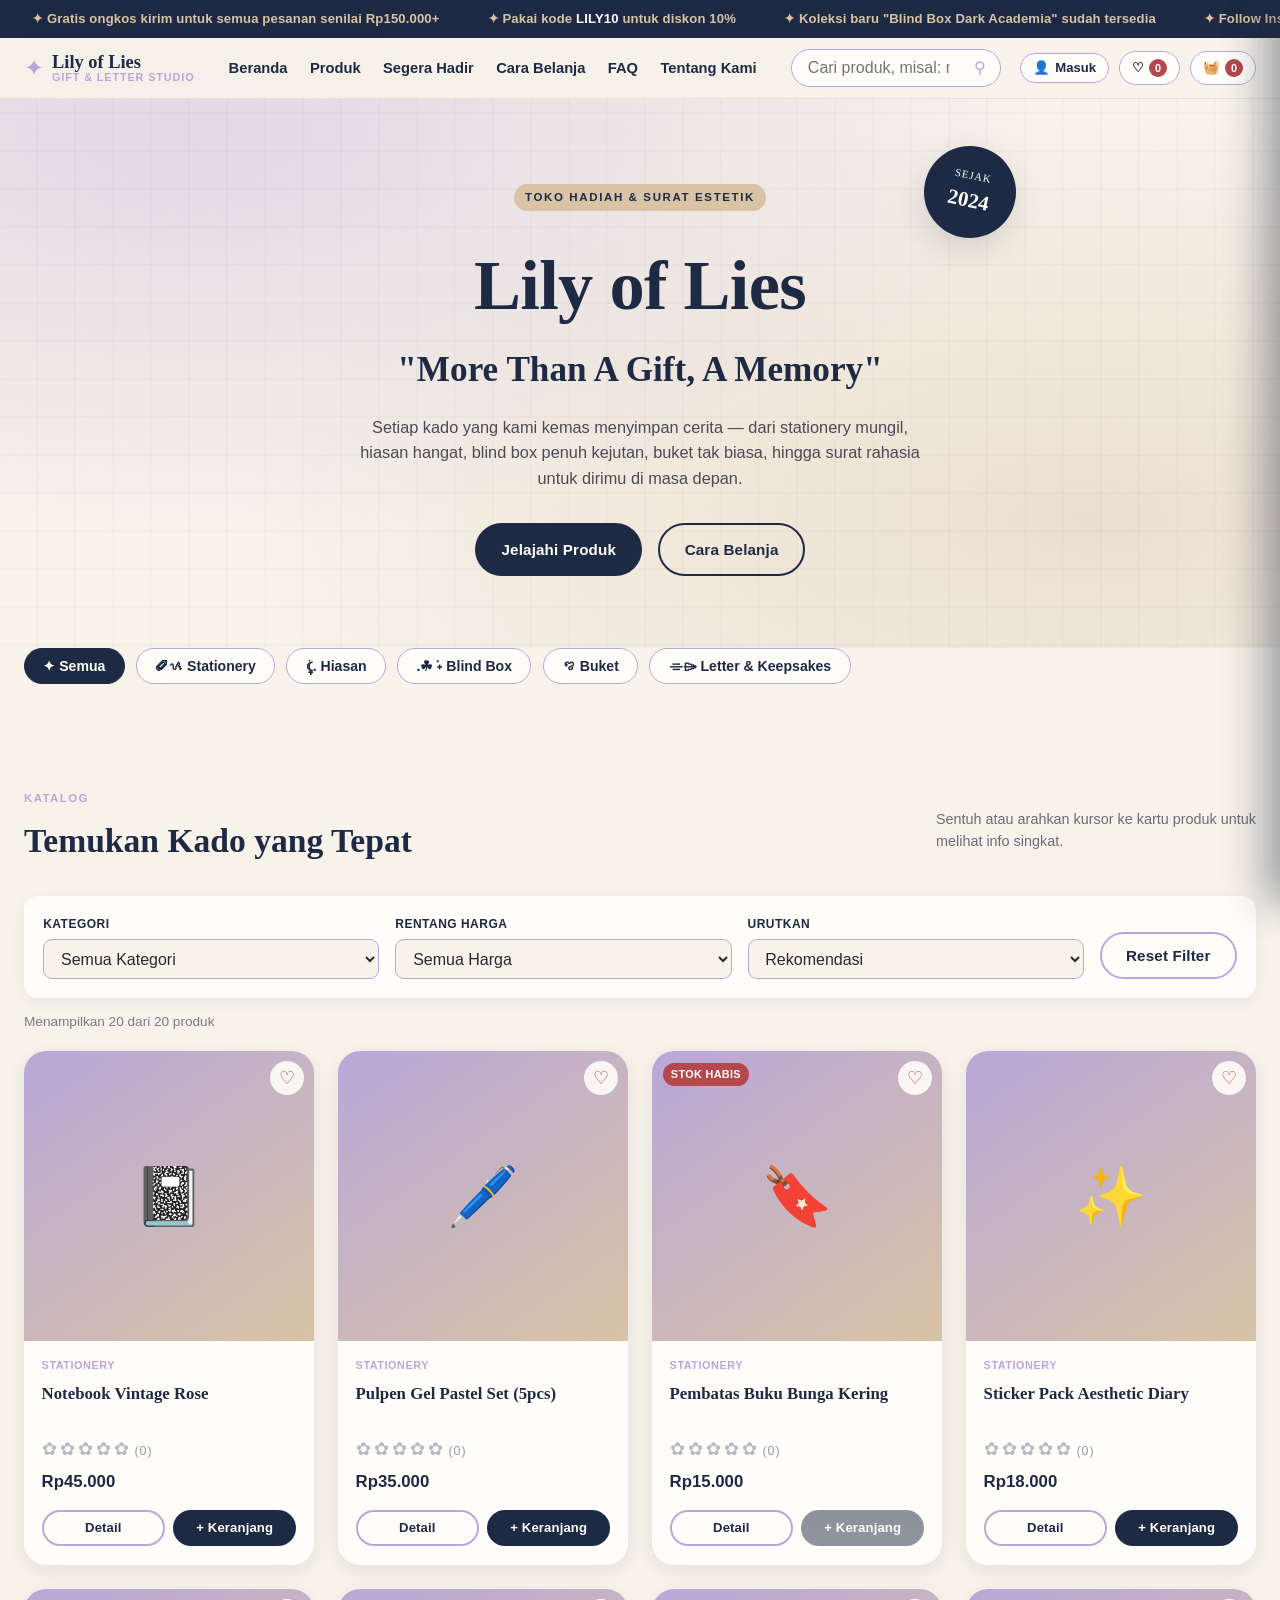
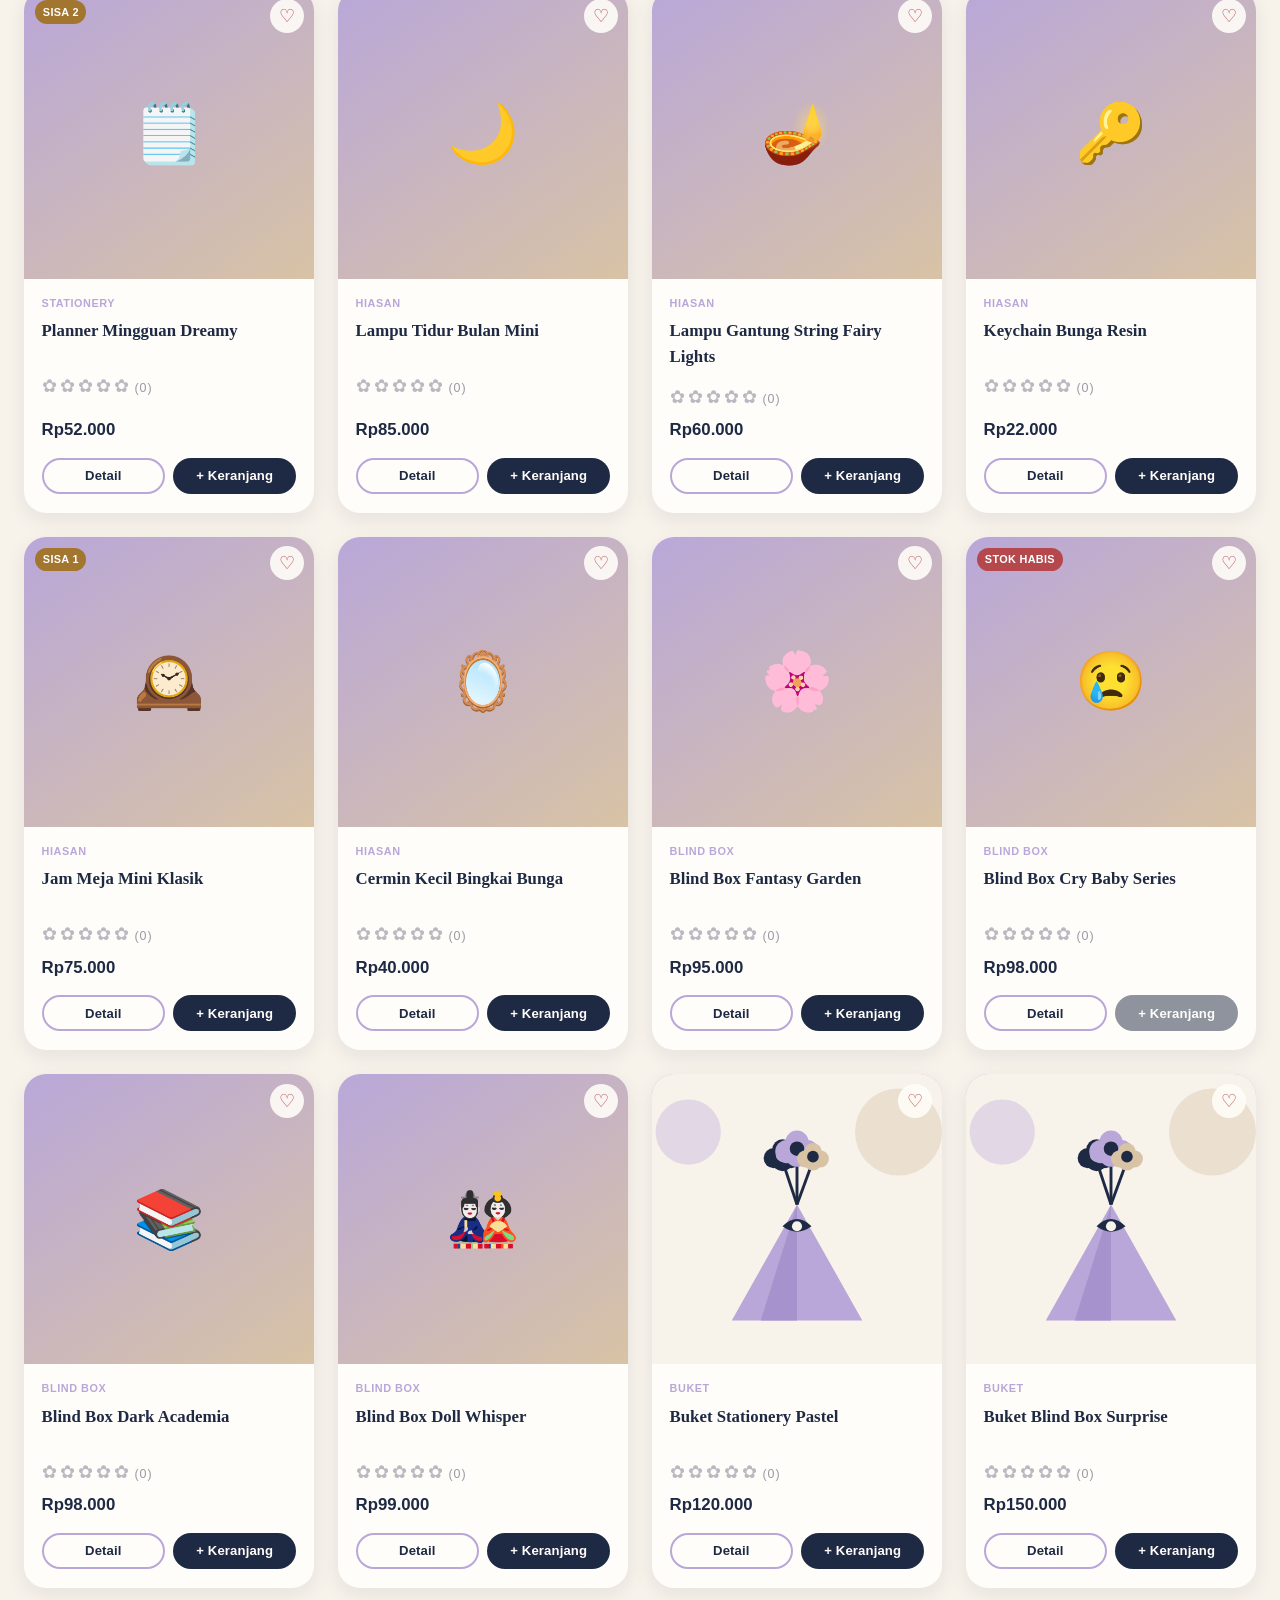
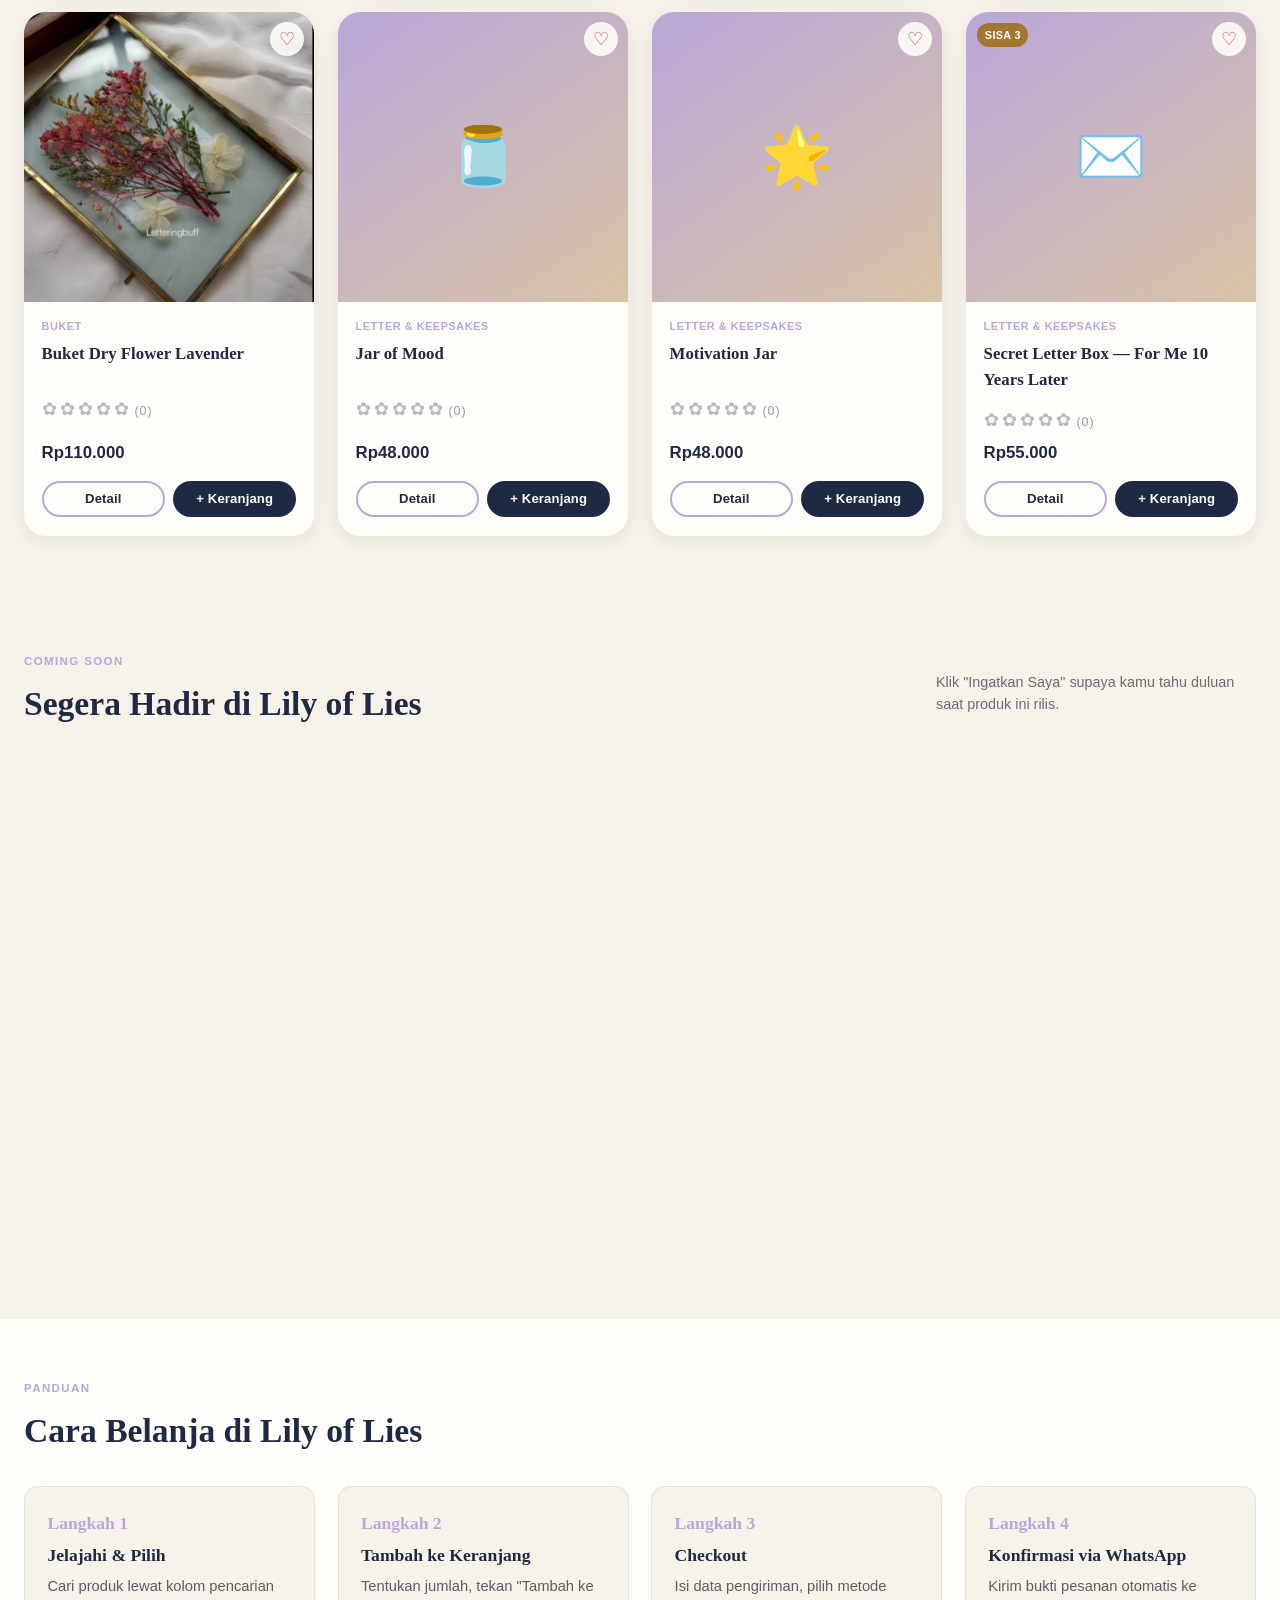
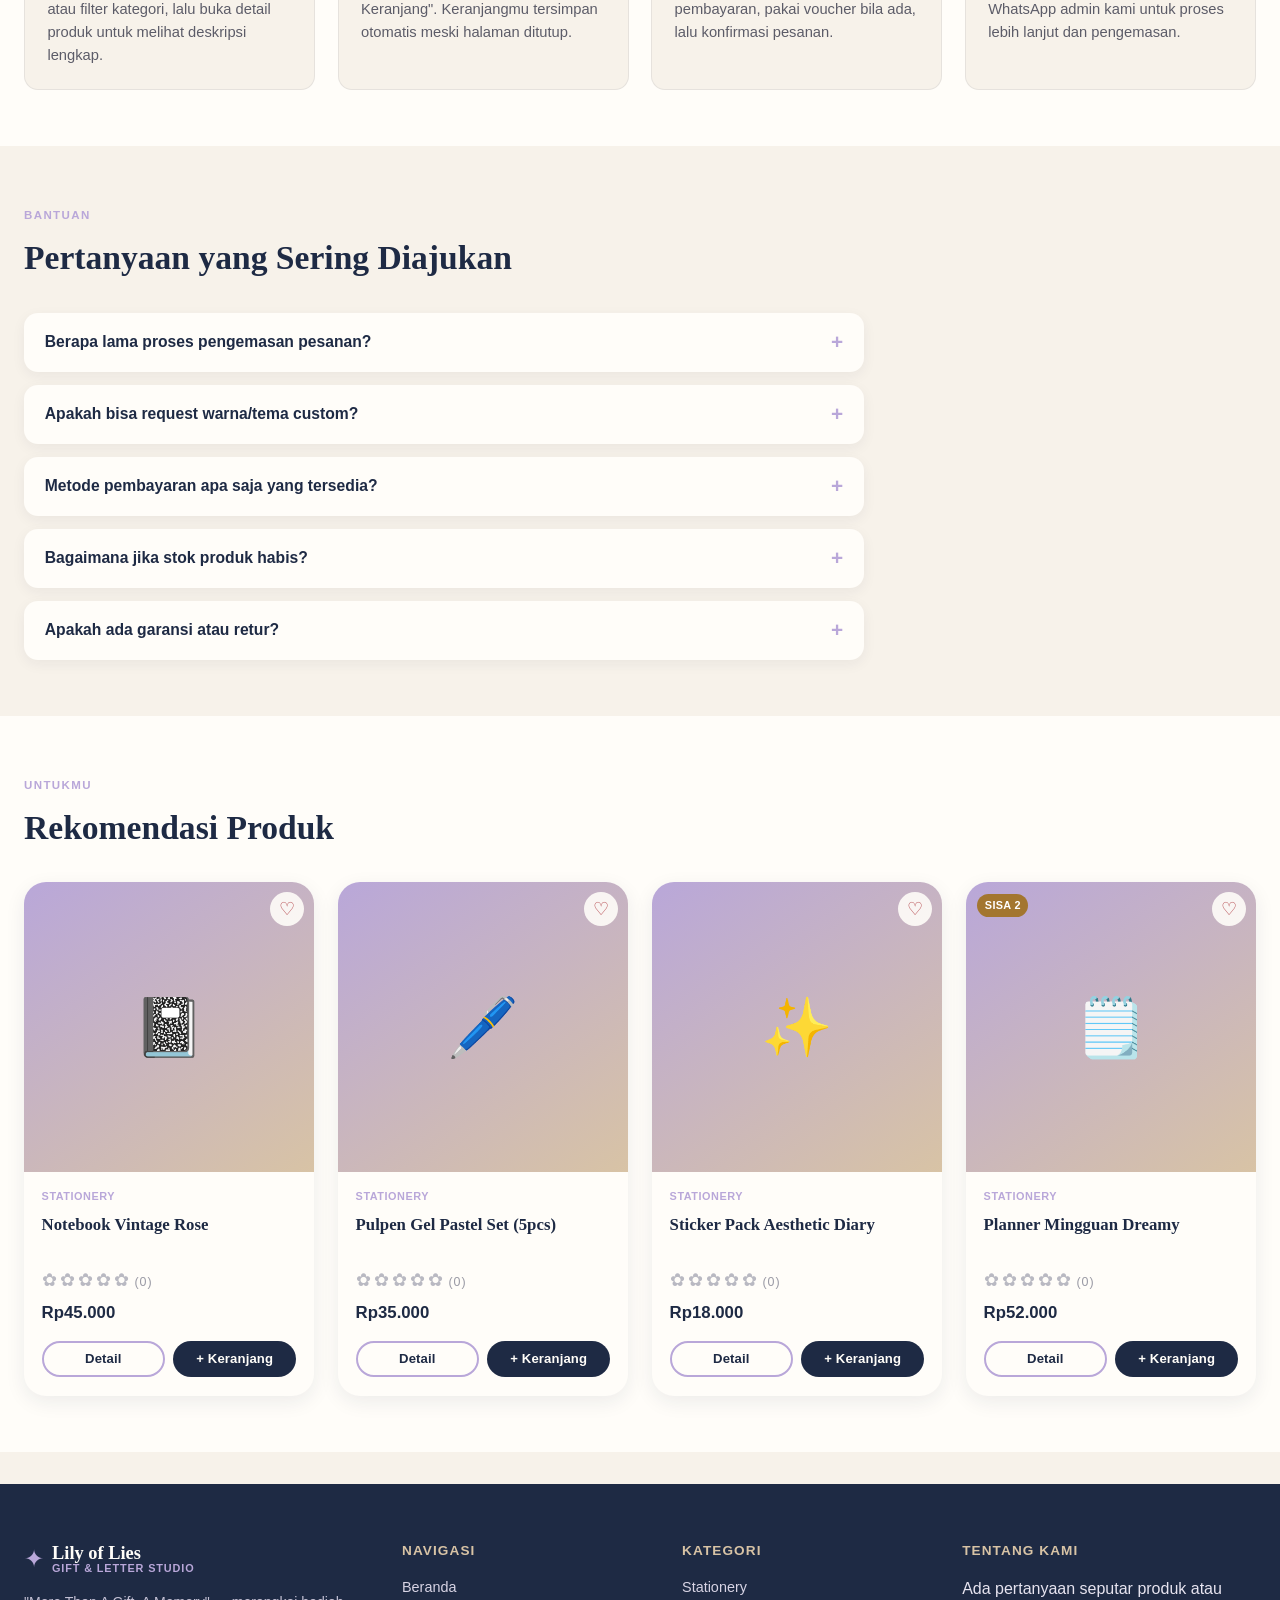
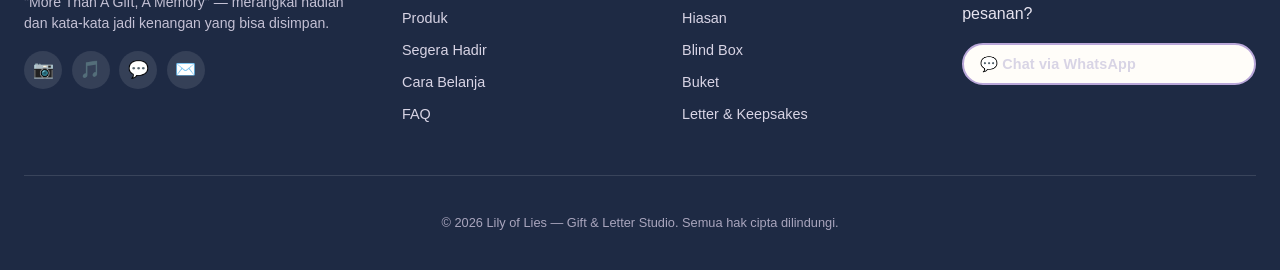
==== commit b0d2056f: "Add files via upload" ====
--- a/index.html
+++ b/index.html
@@ -445,7 +445,7 @@
         <div><strong>Email</strong><span id="loggedInEmail">-</span></div>
         <div><strong>Nomor WA</strong><span id="loggedInPhone">Belum diisi</span></div>
       </div>
-      <div class="account-actions" style="margin-top:.6rem;">
+      <div class="account-actions" id="accountActions" style="margin-top:.6rem;">
         <button class="btn btn-line btn-block" id="openOrdersBtn">Lihat Pesanan</button>
         <button class="btn btn-line btn-block" id="editProfileBtn">Edit Akun</button>
         <button class="btn btn-ghost btn-block" id="logoutBtn">Keluar</button>
